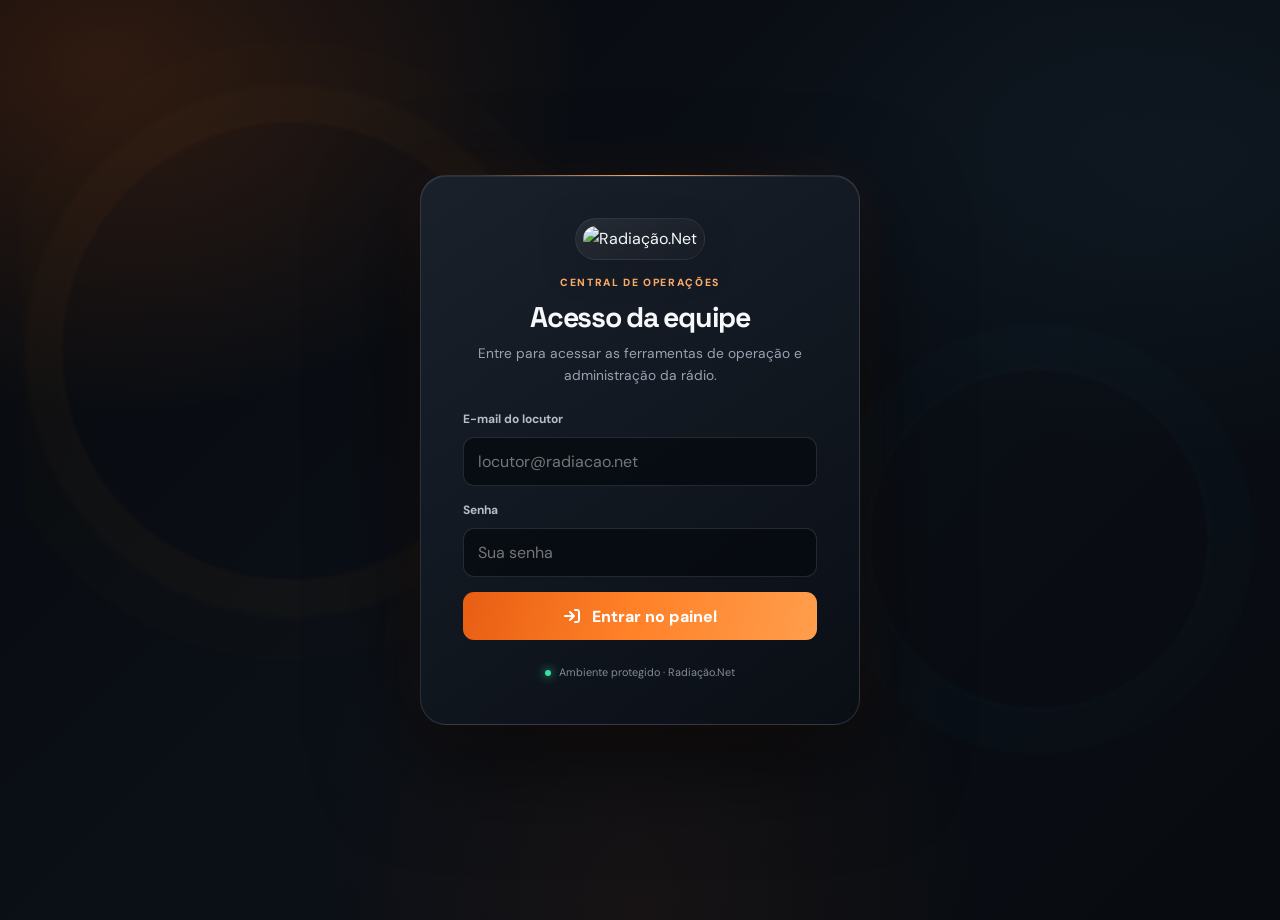
==== painel.html @ 34425ad5 "Add files via upload" ====
<!DOCTYPE html>
<html lang="pt-BR">
<head>
  <meta charset="UTF-8">
  <meta name="viewport" content="width=device-width, initial-scale=1.0">
  <title>Painel Administrativo · Radiação.Net</title>
  <link rel="icon" type="image/png" href="https://i.postimg.cc/jd7JYYbX/Logo-Nova-Cor-200.png">
  <link rel="apple-touch-icon" href="https://i.postimg.cc/jd7JYYbX/Logo-Nova-Cor-200.png">
  <link rel="manifest" href="./manifest-painel.json">
  <meta name="theme-color" content="#090b0f">
  <link href="https://fonts.googleapis.com/css2?family=DM+Sans:wght@400;500;600;700;800&family=Space+Grotesk:wght@500;600;700&display=swap" rel="stylesheet">
  <link rel="stylesheet" href="https://cdnjs.cloudflare.com/ajax/libs/font-awesome/6.4.0/css/all.min.css">
  <link rel="stylesheet" href="./style.css?v=3.0">
  <link rel="stylesheet" href="./painel.css?v=13.0">
</head>
<body>
  <div id="tela-login">
    <div class="login-box">
      <img src="https://i.postimg.cc/jd7JYYbX/Logo-Nova-Cor-200.png" alt="Radiação.Net">
      <span class="login-kicker">CENTRAL DE OPERAÇÕES</span>
      <h2>Acesso da equipe</h2>
      <p class="login-description">Entre para acessar as ferramentas de operação e administração da rádio.</p>
      <form id="form-login">
        <div class="input-group"><label for="login-email">E-mail do locutor</label><input type="email" id="login-email" required placeholder="locutor@radiacao.net"></div>
        <div class="input-group"><label for="login-senha">Senha</label><input type="password" id="login-senha" required placeholder="Sua senha"></div>
        <button type="submit" class="btn-login" id="btn-entrar"><i class="fas fa-arrow-right-to-bracket"></i> Entrar no painel</button>
        <div id="msg-erro"><i class="fas fa-circle-exclamation"></i> E-mail ou senha incorretos!</div>
      </form>
      <div class="login-foot"><span class="signal-dot"></span> Ambiente protegido · Radiação.Net</div>
    </div>
  </div>

  <main id="tela-dashboard">
    <header class="app-header">
      <div class="brand-lockup">
        <div class="brand-logo"><img src="https://i.postimg.cc/jd7JYYbX/Logo-Nova-Cor-200.png" alt="Logo oficial Radiação.Net"></div>
        <div><div class="brand-overline">RADIAÇÃO.NET <span>/</span> ESTÚDIO DIGITAL</div><h1>Painel Administrativo</h1><p>A Rádio de todas as tribos!</p></div>
      </div>
      <div class="header-right">
        <div class="status-badge" id="badgeStatus"><span class="dot red" id="dotStatus"></span><span id="textStatus">Conectando...</span></div>
        <div class="header-actions">
          <button class="btn-flat admin-menu-trigger" id="btn-admin-menu" type="button" hidden aria-controls="admin-workspace" aria-expanded="false"><i class="fa-solid fa-sliders"></i><span>Administração</span></button>
          <button class="btn-flat" id="btn-alertas" title="Ativar alertas sonoros"><i class="fa-regular fa-bell-slash"></i><span>Alertas</span></button>
          <button class="btn-flat" id="btn-instalar-painel" style="display:none"><i class="fa-solid fa-download"></i><span>Instalar</span></button>
          <button class="btn-flat btn-exit" id="btn-logout"><i class="fa-solid fa-arrow-right-from-bracket"></i><span>Sair</span></button>
        </div>
      </div>
    </header>


    <section id="admin-workspace" class="admin-workspace" hidden aria-label="Menu administrativo">
      <div class="admin-welcome">
        <div><span class="admin-kicker">GESTÃO DA EMISSORA</span><h2>Painel Administrativo</h2><p>Ferramentas de gestão da emissora.</p></div>
        <div class="admin-welcome-actions"><span class="admin-live-tag"><i class="fa-solid fa-shield-halved"></i> ACESSO ADMINISTRADOR</span><button type="button" class="admin-close-panel" id="btn-fechar-admin" aria-label="Fechar administração"><i class="fa-solid fa-xmark"></i></button></div>
      </div>
      <div class="admin-tabs" role="tablist" aria-label="Módulos administrativos">
        <button type="button" class="admin-tab active" data-admin-tab="programacao"><i class="fa-regular fa-calendar-days"></i> Programação</button>
        <button type="button" class="admin-tab" data-admin-tab="equipe"><i class="fa-solid fa-users"></i> Equipe</button>
        <button type="button" class="admin-tab" data-admin-tab="parceiros"><i class="fa-solid fa-handshake"></i> Parceiros</button>
      </div>
      <section class="admin-module active" id="admin-module-programacao">
        <div class="admin-module-heading"><div><span class="admin-kicker">GRADE DA RÁDIO</span><h3>Gerenciar programação</h3><p>Cadastre, edite, ative ou remova programas sem alterar o HTML do site.</p></div><button class="admin-action" id="btn-novo-programa"><i class="fa-solid fa-plus"></i> Novo programa</button></div>
        <div class="admin-form-card" id="form-programa-card" hidden>
          <div class="admin-form-title"><strong id="programa-form-title">Novo programa</strong><button type="button" class="admin-close" data-close-form="programa" aria-label="Fechar"><i class="fa-solid fa-xmark"></i></button></div>
          <form id="form-programa" class="admin-form-grid">
            <input type="hidden" id="programa-id">
            <label>Nome do programa<input id="programa-nome" maxlength="90" required placeholder="Ex.: Rasta Flow"></label>
            <label>Dia da semana<select id="programa-dia" required><option value="seg">Segunda-feira</option><option value="ter">Terça-feira</option><option value="qua">Quarta-feira</option><option value="qui">Quinta-feira</option><option value="sex">Sexta-feira</option><option value="sab">Sábado</option><option value="dom">Domingo</option></select></label>
            <label>Início<input id="programa-inicio" type="time" required></label>
            <label>Término<input id="programa-fim" type="time"></label>
            <label>Locutor / responsável<input id="programa-locutor" maxlength="90" placeholder="Nome do locutor"></label>
            <label>Imagem (URL)<input id="programa-imagem" type="url" placeholder="https://..."></label>
            <label class="admin-field-wide">Descrição<textarea id="programa-descricao" rows="2" maxlength="280" placeholder="Conte um pouco sobre o programa"></textarea></label>
            <label>Ordem de exibição<input id="programa-ordem" type="number" min="0" step="1" value="0"></label>
            <label class="admin-check"><input id="programa-ativo" type="checkbox" checked> Programa publicado no site</label>
            <div class="admin-form-actions"><button type="button" class="admin-ghost" data-close-form="programa">Cancelar</button><button class="admin-action" type="submit"><i class="fa-solid fa-floppy-disk"></i> Salvar programa</button></div>
          </form>
        </div>
        <div class="admin-list-head"><strong>Programas cadastrados</strong><span id="programas-total">Carregando...</span></div>
        <div class="admin-record-list" id="lista-programas"><div class="admin-empty"><i class="fa-solid fa-circle-notch fa-spin"></i> Carregando programação...</div></div>
      </section>
      <section class="admin-module" id="admin-module-equipe" hidden>
        <div class="admin-module-heading"><div><span class="admin-kicker">QUEM FAZ A RÁDIO</span><h3>Gerenciar equipe</h3><p>Atualize os integrantes exibidos na seção Nossa Equipe.</p></div><button class="admin-action" id="btn-novo-integrante"><i class="fa-solid fa-plus"></i> Novo integrante</button></div>
        <div class="admin-form-card" id="form-equipe-card" hidden>
          <div class="admin-form-title"><strong id="equipe-form-title">Novo integrante</strong><button type="button" class="admin-close" data-close-form="equipe" aria-label="Fechar"><i class="fa-solid fa-xmark"></i></button></div>
          <form id="form-equipe" class="admin-form-grid">
            <input type="hidden" id="equipe-id">
            <label>Nome<input id="equipe-nome" maxlength="90" required placeholder="Nome do integrante"></label>
            <label>Função / cargo<input id="equipe-funcao" maxlength="120" required placeholder="Ex.: Locutor, Redator"></label>
            <label class="admin-field-wide">Foto (URL)<input id="equipe-foto" type="url" placeholder="https://..."></label>
            <label>Ordem de exibição<input id="equipe-ordem" type="number" min="0" step="1" value="0"></label>
            <label class="admin-check"><input id="equipe-ativo" type="checkbox" checked> Exibir no site</label>
            <div class="admin-form-actions"><button type="button" class="admin-ghost" data-close-form="equipe">Cancelar</button><button class="admin-action" type="submit"><i class="fa-solid fa-floppy-disk"></i> Salvar integrante</button></div>
          </form>
        </div>
        <div class="admin-list-head"><strong>Integrantes cadastrados</strong><span id="equipe-total">Carregando...</span></div>
        <div class="admin-record-list" id="lista-equipe"><div class="admin-empty"><i class="fa-solid fa-circle-notch fa-spin"></i> Carregando equipe...</div></div>
      </section>
      <section class="admin-module" id="admin-module-parceiros" hidden>
        <div class="admin-module-heading"><div><span class="admin-kicker">REDE DE APOIADORES</span><h3>Gerenciar parceiros</h3><p>Cadastre e organize os parceiros exibidos no site.</p></div><button class="admin-action" id="btn-novo-parceiro"><i class="fa-solid fa-plus"></i> Novo parceiro</button></div>
        <div class="admin-form-card" id="form-parceiro-card" hidden>
          <div class="admin-form-title"><strong id="parceiro-form-title">Novo parceiro</strong><button type="button" class="admin-close" data-close-form="parceiro" aria-label="Fechar"><i class="fa-solid fa-xmark"></i></button></div>
          <form id="form-parceiro" class="admin-form-grid">
            <input type="hidden" id="parceiro-chave">
            <label>Nome<input id="parceiro-nome" maxlength="100" required placeholder="Nome do parceiro"></label>
            <label>Imagem (URL)<input id="parceiro-imagem" type="url" required placeholder="https://..."></label>
            <label class="admin-field-wide">Link (URL)<input id="parceiro-link" type="url" required placeholder="https://..."></label>
            <label>Ordem de exibição<input id="parceiro-ordem" type="number" min="0" step="1" value="0"></label>
            <label class="admin-check"><input id="parceiro-ativo" type="checkbox" checked> Exibir no site</label>
            <div class="admin-form-actions"><button type="button" class="admin-ghost" data-close-form="parceiro">Cancelar</button><button class="admin-action" type="submit"><i class="fa-solid fa-floppy-disk"></i> Salvar parceiro</button></div>
          </form>
        </div>
        <div class="admin-list-head"><strong>Parceiros cadastrados</strong><span id="parceiros-total">Carregando...</span></div>
        <div class="admin-record-list" id="lista-parceiros"><div class="admin-empty"><i class="fa-solid fa-circle-notch fa-spin"></i> Carregando parceiros...</div></div>
      </section>
      <div class="admin-feedback" id="admin-feedback" role="status" aria-live="polite"></div>
    </section>

    <section class="broadcast-panel" style="margin-top: 1.2em;">
      <div class="broadcast-topline"><div class="section-label"><i class="fa-solid fa-tower-broadcast"></i> CENTRAL DE TRANSMISSÃO</div><div class="monitoring"><span></span> MONITORAMENTO ATIVO</div></div>
      <div class="broadcast-main">
        <div class="broadcast-art-wrap">
          <img class="track-cover" id="painelTrackCover" src="https://i.postimg.cc/jd7JYYbX/Logo-Nova-Cor-200.png" alt="Capa da programação">
          <div class="info-icon" id="painelTrackIcon"><i class="fa-solid fa-music"></i></div>
          <div class="art-corner"><i class="fa-solid fa-radio"></i></div>
        </div>
        <div class="broadcast-copy">
          <div class="now-label"><span class="equalizer"><i></i><i></i><i></i><i></i></span> TOCANDO AGORA</div>
          <div class="info-value" id="painelLine1">A carregar...</div>
          <div class="info-label" id="painelLine2">Conectando ao servidor</div>
          <div class="broadcast-meta"><span class="live-chip"><span class="dot green"></span> SINAL DA RÁDIO</span><span class="meta-divider"></span><span>Atualização automática</span></div>
        </div>
        <div class="broadcast-stats"><div class="audience-block"><div class="audience-icon"><i class="fa-solid fa-headphones"></i></div><div><div class="audience-number" id="painelListeners">0</div><div class="audience-caption">OUVINTES<br>SIMULTÂNEOS</div></div><div class="audience-wave"><i></i><i></i><i></i><i></i><i></i><i></i><i></i><i></i><i></i><i></i><i></i></div></div><div class="audience-block pending-audience-block"><div class="audience-icon"><i class="fa-solid fa-inbox"></i></div><div><div class="audience-number" id="contador-pedidos-topo">0</div><div class="audience-caption">PEDIDOS<br>PENDENTES</div></div><div class="audience-wave"> <i></i><i></i><i></i><i></i><i></i> </div></div></div>
      </div>
      <div class="broadcast-bottom"><span><i class="fa-solid fa-circle-check"></i> Conexão monitorada pelo AzuraCast</span><span class="broadcast-brand">RADIAÇÃO<span>.</span>NET</span></div>
    </section>

    <section class="work-grid">
      <section class="card requests-card">
        <div class="card-heading">
          <div><div class="section-label"><i class="fa-solid fa-inbox"></i> PARTICIPAÇÃO DA AUDIÊNCIA</div><h3>Pedidos musicais</h3><p>Organize a fila e não deixe nenhum ouvinte esperando.</p></div>
          <div class="pending-stat"><strong id="contador-pedidos">0</strong><span>PENDENTES</span></div>
        </div>
        <div class="request-toolbar">
          <label class="search-box"><i class="fa-solid fa-magnifying-glass"></i><input type="search" id="busca-pedidos" placeholder="Buscar música ou ouvinte..."></label>
          <div class="queue-tabs"><button type="button" class="queue-tab active" data-view="pendentes">Fila <span id="tab-pendentes">0</span></button><button type="button" class="queue-tab" data-view="historico">Histórico</button></div>
        </div>
        <div class="pedidos-list" id="container-pedidos"><div class="empty-state"><i class="fa-solid fa-inbox"></i><strong>Carregando pedidos</strong><span>Sincronizando com a programação...</span></div></div>
        <div class="requests-footer"><span><i class="fa-solid fa-bolt"></i> Atualização em tempo real</span><span>RADIAÇÃO.NET · OUVINTES</span></div>
      </section>

      <aside class="side-stack">
        <section class="card poll-card">
          <div class="side-card-heading"><div class="section-label"><i class="fa-solid fa-chart-simple"></i> INTERAÇÃO AO VIVO</div><span class="mini-tag">ENQUETE</span></div>
          <h3>Voz dos ouvintes</h3><p class="side-description">Coloque uma pergunta no ar e deixe a audiência participar.</p>
          <div id="enquete-container"><div class="empty-state compact"><i class="fa-solid fa-spinner fa-spin"></i><span>Carregando módulo...</span></div></div>
        </section>
        <section class="studio-note">
          <div class="note-icon"><i class="fa-solid fa-headset"></i></div><div><strong>Estúdio conectado</strong><span>Você cuida da programação. A gente acompanha o sinal.</span></div>
          <i class="fa-solid fa-wave-square note-wave"></i>
        </section>
      </aside>
    </section>
    <footer class="app-footer"><span>© Radiação.Net · A Rádio de todas as tribos!</span><span>PAINEL DO LOCUTOR <b>●</b></span></footer>
  </main>

  <script src="./painel.js?v=11.2"></script>
  <script type="module" src="./painel-firebase.js?v=11.2"></script>
</body>
</html>
---- style.css ----
/* --- VARIÁVEIS GLOBAIS DE TEMA --- */
:root {
  --cor-primaria: #f4741f;
  --cor-primaria-hover: #ff8c42;
  --cor-secundaria: #ff4c4c;
  --cor-fundo: #09090b;
  --cor-texto: #ffffff;
  --cor-texto-mutado: #a1a1aa;
  --borda-clara: rgba(255, 255, 255, 0.1);
  --fonte-principal: 'Montserrat', sans-serif;
  --bg-imagem: url('https://painel.radiacao.net.br/static/uploads/background.1791564225.webp');
}

* { margin: 0; padding: 0; box-sizing: border-box; -webkit-tap-highlight-color: transparent; scroll-behavior: smooth;}

body {
  font-family: var(--fonte-principal); background-color: var(--cor-fundo); color: var(--cor-texto);
  line-height: 1.6; overflow-x: hidden;
}

/* NAVEGAÇÃO SUPERIOR */
.portal-navbar { position: fixed; top: 0; left: 0; width: 100%; height: 70px; background: rgba(9, 9, 11, 0.85); backdrop-filter: blur(15px); -webkit-backdrop-filter: blur(15px); display: flex; justify-content: space-between; align-items: center; padding: 0 4%; z-index: 1000; border-bottom: 1px solid rgba(255,255,255,0.05); }
.nav-brand { display: flex; align-items: center; gap: 12px; font-weight: 900; font-size: 1.2rem; }
.nav-brand img { height: 40px; }
.nav-menu { display: flex; gap: 30px; align-items: center; }
.nav-menu a { color: var(--cor-texto-mutado); text-decoration: none; font-weight: 600; font-size: 0.95rem; transition: 0.2s; display: flex; align-items: center; gap: 6px;}
.nav-menu a:hover { color: var(--cor-primaria); }
.nav-actions { display: flex; gap: 15px; align-items: center; }
.nav-btn-zap { color: #25D366; text-decoration: none; font-weight: 700; display: flex; align-items: center; gap: 6px; }
.nav-btn-app { background: rgba(255,255,255,0.1); color: #fff; border: none; padding: 8px 16px; border-radius: 8px; font-weight: 700; cursor: pointer; transition: 0.2s;}
.nav-btn-app:hover { background: var(--cor-primaria); }
.mobile-menu-btn { display: none; background: none; border: none; color: #fff; font-size: 1.5rem; cursor: pointer; }

/* BANNER PWA FLUTUANTE - ESCONDIDO NO DESKTOP POR PADRÃO */
.pwa-banner {
  display: none; /* Bloqueado no computador */
  position: fixed; top: 85px; left: 50%; transform: translateX(-50%) translateY(-150%);
  width: 90%; max-width: 450px; background: rgba(18, 18, 20, 0.95);
  backdrop-filter: blur(20px); -webkit-backdrop-filter: blur(20px);
  border: 1px solid var(--cor-primaria); border-radius: 16px;
  padding: 15px 20px; justify-content: space-between; align-items: center;
  box-shadow: 0 10px 30px rgba(0,0,0,0.8), 0 0 20px rgba(244,116,31,0.3);
  z-index: 999; transition: transform 0.5s cubic-bezier(0.175, 0.885, 0.32, 1.275);
}
.pwa-banner.show { transform: translateX(-50%) translateY(0); }
.pwa-banner-content { display: flex; align-items: center; gap: 15px; }
.pwa-banner-content img { width: 45px; height: 45px; border-radius: 10px; }
.pwa-text { display: flex; flex-direction: column; }
.pwa-text strong { font-size: 0.95rem; color: #fff; }
.pwa-text span { font-size: 0.75rem; color: var(--cor-texto-mutado); line-height: 1.2; }
.pwa-banner-actions { display: flex; align-items: center; gap: 10px; }
.pwa-btn-install { background: var(--cor-primaria); color: #fff; border: none; padding: 8px 15px; border-radius: 8px; font-weight: 700; font-size: 0.85rem; cursor: pointer; }
.pwa-btn-close { background: none; border: none; color: #888; font-size: 1.2rem; cursor: pointer; padding: 5px; }

/* LAYOUT DO PORTAL */
.portal-layout { display: flex; flex-direction: column; width: 100%; padding-bottom: 150px; }

/* SEÇÃO 1: HERO */
.hero-section { position: relative; width: 100%; min-height: 85vh; display: flex; align-items: center; justify-content: center; text-align: center; padding: 100px 20px 40px 20px; background-image: var(--bg-imagem); background-size: cover; background-position: center; background-attachment: fixed; transition: background-image 0.8s ease-in-out; }
.hero-overlay { position: absolute; top: 0; left: 0; width: 100%; height: 100%; background: linear-gradient(to bottom, rgba(5,5,5,0.2) 0%, rgba(9,9,11,1) 100%);}
.hero-content { position: relative; z-index: 2; display: flex; flex-direction: column; align-items: center; max-width: 800px; }
.live-badge { background: var(--cor-secundaria); color: #fff; font-size: 0.85rem; font-weight: 800; padding: 6px 16px; border-radius: 20px; display: flex; align-items: center; gap: 8px; margin-bottom: 20px; box-shadow: 0 4px 15px rgba(255,76,76,0.5); letter-spacing: 1px; }
.pulse-dot { width: 8px; height: 8px; background: #fff; border-radius: 50%; animation: blink 1s infinite alternate; }
.hero-title { font-size: 5rem; font-weight: 900; line-height: 1.1; margin-bottom: 10px; text-shadow: 0 10px 30px rgba(0,0,0,0.8); letter-spacing: -2px;}
.hero-subtitle { font-size: 1.5rem; color: var(--cor-primaria); font-weight: 700; margin-bottom: 30px; text-shadow: 0 5px 15px rgba(0,0,0,0.8); }
.hero-sponsor { display: flex; align-items: center; gap: 10px; background: rgba(0,0,0,0.5); padding: 8px 16px; border-radius: 12px; border: 1px solid rgba(255,255,255,0.1); margin-bottom: 40px;}
.hero-sponsor span { font-size: 0.8rem; color: var(--cor-texto-mutado); text-transform: uppercase; font-weight: bold;}
.hero-sponsor img { height: 25px; border-radius: 4px; }
.btn-hero-play { background: var(--cor-primaria); color: #fff; border: none; padding: 18px 45px; border-radius: 40px; font-size: 1.3rem; font-weight: 800; font-family: var(--fonte-principal); cursor: pointer; display: flex; align-items: center; gap: 12px; box-shadow: 0 10px 25px rgba(244,116,31,0.5); transition: 0.3s; }
.btn-hero-play:hover { transform: scale(1.05); background: var(--cor-primaria-hover); }

/* SEÇÕES GENÉRICAS */
.page-section { width: 100%; padding: 80px 5%; display: flex; justify-content: center; }
.bg-dark { background-color: #0d0d0f; }
.section-container { width: 100%; max-width: 1200px; display: flex; flex-direction: column; gap: 40px; }
.section-header { text-align: left; }
.section-header h2 { font-size: 2rem; font-weight: 900; margin-bottom: 10px; display: flex; align-items: center; gap: 15px; }
.section-header h2 i { color: var(--cor-primaria); }
.section-header p { color: var(--cor-texto-mutado); font-size: 1.1rem; }

/* QUICK MENUS */
.menus-section { display: flex; flex-direction: column; align-items: center; gap: 20px; width: 100%; max-width: 1100px; margin: 40px auto; padding: 0 20px;}
.menu-container { display: flex; flex-wrap: wrap; justify-content: center; gap: 15px; width: 100%; }
.btn-menu { flex: 1; min-width: 150px; background: rgba(255, 255, 255, 0.05); backdrop-filter: blur(10px); color: var(--cor-texto); border: 1px solid rgba(255,255,255,0.1); padding: 15px 20px; border-radius: 16px; font-family: var(--fonte-principal); font-weight: 700; font-size: 0.95rem; cursor: pointer; transition: all 0.3s ease; display: flex; align-items: center; justify-content: center; gap: 10px; box-shadow: 0 5px 15px rgba(0,0,0,0.2);}
.apps-container { display: flex; gap: 20px; justify-content: center; }
.app-card img { height: 50px; transition: transform 0.3s; }

/* NOTÍCIAS (RSS GRID) */
.news-loading { width: 100%; text-align: center; padding: 50px 0; color: var(--cor-primaria); font-size: 1.2rem; font-weight: 600; grid-column: 1 / -1;}
.news-error { width: 100%; text-align: center; padding: 40px 0; color: #ff4c4c; font-weight: bold; grid-column: 1 / -1; background: rgba(255,76,76,0.1); border-radius: 12px; }
.news-grid { display: grid; grid-template-columns: repeat(3, minmax(0, 1fr)); grid-auto-rows: 1fr; align-items: stretch; gap: 30px; }
.news-card-item { background: rgba(255,255,255,0.02); border: 1px solid var(--borda-clara); border-radius: 20px; padding: 24px; display: flex; flex-direction: column; gap: 12px; transition: 0.3s; text-decoration: none; height: 100%; min-height: 300px; min-width: 0; }
.news-card-item:hover { background: rgba(255,255,255,0.05); border-color: var(--cor-primaria); transform: translateY(-5px); box-shadow: 0 10px 20px rgba(0,0,0,0.4); }
.news-tag { align-self: flex-start; font-size: 0.75rem; font-weight: 800; padding: 4px 12px; border-radius: 6px; color: #fff; text-transform: uppercase; letter-spacing: 1px;}
.news-card-item h4 { font-size: 1.1rem; line-height: 1.35; color: var(--cor-texto); font-weight: 700; margin-top: 5px; display: -webkit-box; -webkit-line-clamp: 3; -webkit-box-orient: vertical; overflow: hidden; min-height: calc(1.35em * 3); }
.news-card-item p { font-size: 0.9rem; color: var(--cor-texto-mutado); line-height: 1.5; display: -webkit-box; -webkit-line-clamp: 3; -webkit-box-orient: vertical; overflow: hidden; overflow-wrap: anywhere; min-height: calc(1.5em * 3); margin-bottom: 10px; }
.news-source { margin-top: auto; font-size: 0.75rem; color: #777; display: flex; align-items: center; gap: 5px;}

/* PROGRAMAÇÃO */
.modern-schedule { display: flex; flex-direction: column; gap: 30px; width: 100%; }
.days-slider { display: flex; gap: 12px; overflow-x: auto; padding-bottom: 10px; scrollbar-width: none; }
.days-slider::-webkit-scrollbar { display: none; }
.day-pill { background: rgba(255,255,255,0.05); border: 1px solid rgba(255,255,255,0.1); color: var(--cor-texto-mutado); padding: 12px 25px; border-radius: 30px; font-family: var(--fonte-principal); font-weight: 700; font-size: 0.95rem; cursor: pointer; transition: 0.3s; white-space: nowrap; }
.day-pill:hover { background: rgba(255,255,255,0.1); color: #fff; }
.day-pill.active { background: var(--cor-primaria); border-color: var(--cor-primaria); color: #fff; box-shadow: 0 4px 15px rgba(244,116,31,0.4); }
.prog-content { display: none; animation: fadeUp 0.4s ease; }
.prog-content.active { display: flex; flex-direction: column; gap: 15px; }
.prog-card { background: rgba(0,0,0,0.3); border: 1px solid var(--borda-clara); border-radius: 20px; display: flex; align-items: center; padding: 25px; gap: 25px; transition: 0.3s; }
.prog-card:hover { border-color: var(--cor-primaria); transform: translateY(-3px); background: rgba(15,15,15,0.6);}
.prog-card img { width: 100px; height: 100px; border-radius: 16px; object-fit: cover; box-shadow: 0 5px 15px rgba(0,0,0,0.5); }
.prog-details { display: flex; flex-direction: column; gap: 6px; }
.prog-time { color: var(--cor-primaria); font-weight: 800; font-size: 0.9rem; display: flex; align-items: center; gap: 8px; letter-spacing: 1px;}
.prog-details h4 { font-size: 1.4rem; font-weight: 900; line-height: 1.2; color: #fff;}
.prog-details p { color: var(--cor-texto-mutado); font-size: 0.95rem; line-height: 1.4; }
@keyframes fadeUp { from { opacity: 0; transform: translateY(15px); } to { opacity: 1; transform: translateY(0); } }

/* EQUIPE — Etapa 6: apresentação visual dos integrantes */
#equipe .section-container { position: relative; }
#equipe .team-grid {
  display: grid;
  grid-template-columns: repeat(3, minmax(0, 1fr));
  gap: 24px;
  align-items: stretch;
}
#equipe .team-card {
  position: relative;
  isolation: isolate;
  display: flex;
  flex-direction: column;
  align-items: stretch;
  gap: 0;
  min-width: 0;
  padding: 0;
  overflow: hidden;
  border: 1px solid rgba(255,255,255,.10);
  border-radius: 20px;
  background: linear-gradient(155deg, rgba(255,255,255,.075), rgba(255,255,255,.018) 58%), #111114;
  box-shadow: 0 12px 30px rgba(0,0,0,.22), inset 0 1px 0 rgba(255,255,255,.045);
  transition: transform .35s ease, border-color .35s ease, box-shadow .35s ease;
}
#equipe .team-card::before {
  content: "";
  position: absolute;
  z-index: 2;
  inset: 0 0 auto;
  height: 3px;
  background: linear-gradient(90deg, transparent, var(--cor-primaria), transparent);
  opacity: .8;
}
#equipe .team-card::after {
  content: "";
  position: absolute;
  z-index: -1;
  width: 190px;
  height: 190px;
  right: -95px;
  bottom: -115px;
  border-radius: 50%;
  background: rgba(244,116,31,.12);
  filter: blur(34px);
  opacity: .55;
  transition: opacity .35s ease, transform .35s ease;
}
#equipe .team-card:hover {
  transform: translateY(-7px);
  border-color: rgba(244,116,31,.58);
  background: linear-gradient(155deg, rgba(255,255,255,.09), rgba(255,255,255,.025) 58%), #111114;
  box-shadow: 0 20px 42px rgba(0,0,0,.34), 0 0 25px rgba(244,116,31,.10);
}
#equipe .team-card:hover::after { opacity: .95; transform: scale(1.18); }
#equipe .team-card > img {
  display: block;
  width: 100%;
  height: auto;
  aspect-ratio: 4 / 3;
  flex: 0 0 auto;
  object-fit: cover;
  object-position: center 35%;
  border: 0;
  border-radius: 0;
  background: #1b1b20;
  box-shadow: none;
  filter: saturate(.92) contrast(1.04);
  transition: transform .55s ease, filter .55s ease;
}
#equipe .team-card:hover > img { transform: scale(1.035); filter: saturate(1.06) contrast(1.06); }
#equipe .team-info {
  position: relative;
  z-index: 3;
  display: flex;
  flex: 1;
  flex-direction: column;
  justify-content: center;
  gap: 7px;
  min-height: 92px;
  padding: 18px 20px 20px;
  background: linear-gradient(180deg, rgba(18,18,22,.94), rgba(13,13,16,.99));
  border-top: 1px solid rgba(255,255,255,.055);
}
#equipe .team-info h4 {
  margin: 0;
  color: #fff;
  font-size: clamp(1.02rem, 1.25vw, 1.2rem);
  font-weight: 800;
  line-height: 1.25;
  letter-spacing: -.015em;
  overflow-wrap: anywhere;
}
#equipe .team-info span {
  display: inline-flex;
  align-items: center;
  align-self: flex-start;
  max-width: 100%;
  color: #ffad70;
  font-size: .78rem;
  font-weight: 750;
  line-height: 1.35;
  letter-spacing: .045em;
  text-transform: uppercase;
  overflow-wrap: anywhere;
}
#equipe .team-card:focus-within { outline: 2px solid var(--cor-primaria); outline-offset: 3px; }

@media (max-width: 1024px) {
  #equipe .team-grid { grid-template-columns: repeat(2, minmax(0, 1fr)); gap: 20px; }
}
@media (max-width: 600px) {
  #equipe .team-grid { grid-template-columns: repeat(2, minmax(0, 1fr)); gap: 12px; }
  #equipe .team-card { border-radius: 15px; }
  #equipe .team-card > img { aspect-ratio: 1 / 1.05; object-position: center 32%; }
  #equipe .team-info { min-height: 82px; padding: 13px 12px 15px; gap: 6px; }
  #equipe .team-info h4 { font-size: .94rem; }
  #equipe .team-info span { font-size: .66rem; letter-spacing: .025em; }
}
@media (max-width: 360px) {
  #equipe .team-grid { grid-template-columns: 1fr; gap: 14px; }
  #equipe .team-card { display: grid; grid-template-columns: 112px minmax(0, 1fr); align-items: stretch; }
  #equipe .team-card > img { height: 100%; min-height: 112px; aspect-ratio: auto; }
  #equipe .team-info { min-height: 112px; padding: 14px 12px; }
}
@media (prefers-reduced-motion: reduce) {
  #equipe .team-card, #equipe .team-card::after, #equipe .team-card > img { transition: none; }
  #equipe .team-card:hover { transform: none; }
  #equipe .team-card:hover > img { transform: none; }
}


/* PARCEIROS */
.partners-slider { overflow: hidden; width: 100%; position: relative; padding: 35px 0; margin: -35px 0; }
.partners-track { display: flex; gap: 30px; justify-content: center; flex-wrap: wrap; align-items: center;}
.partner-card { display: flex; justify-content: center; align-items: center; width: 300px; height: 140px; background: rgba(255, 255, 255, 0.02); border: 1px solid var(--borda-clara); border-radius: 16px; padding: 10px; transition: all 0.4s ease; text-decoration: none;}
.partner-card img { width: 100%; height: 100%; object-fit: contain; transition: transform 0.4s ease; filter: drop-shadow(0 4px 6px rgba(0,0,0,0.3)); }
.partner-card:hover { border-color: var(--cor-primaria); box-shadow: 0 0 25px rgba(244, 116, 31, 0.6), inset 0 0 15px rgba(244, 116, 31, 0.15); transform: translateY(-8px); background: rgba(244, 116, 31, 0.05);}
.partner-card:hover img { transform: scale(1.1); }

/* FOOTER */
.portal-footer { text-align: center; padding: 40px 20px; color: var(--cor-texto-mutado); font-size: 0.9rem; }
.social-icons { display: flex; justify-content: center; gap: 25px; margin-bottom: 20px; }
.social-icons a { color: var(--cor-texto-mutado); font-size: 1.8rem; transition: 0.2s; }
.social-icons a:hover { color: #fff; transform: translateY(-3px); }
.radiosnet-icon { height: 28px; filter: grayscale(100%) brightness(1000%); opacity: 0.7; transition: 0.3s;}
.social-icons a:hover .radiosnet-icon { filter: none; opacity: 1;}

/* STICKY PLAYER */
.sticky-player-wrapper { position: fixed; bottom: 0; left: 0; width: 100%; background: rgba(13, 13, 15, 0.95); backdrop-filter: blur(25px); -webkit-backdrop-filter: blur(25px); border-top: 1px solid rgba(255,255,255,0.1); z-index: 1000; display: flex; flex-direction: column;}
.sticky-player-main { display: flex; justify-content: space-between; align-items: center; padding: 10px 3%; height: 95px; gap: 20px; }
.sp-left { display: flex; align-items: center; gap: 15px; width: 30%; min-width: 280px;}
.sp-cover { width: 65px; height: 65px; border-radius: 50%; object-fit: cover; border: 2px solid rgba(255,255,255,0.1); transition: 0.3s;}
.sp-cover.playing { animation: spinCover 10s linear infinite; border-color: var(--cor-primaria); box-shadow: 0 0 15px rgba(244,116,31,0.5);}
.sp-info { display: flex; flex-direction: column; min-width: 0; overflow: hidden; }
.sp-title { font-weight: 800; font-size: 1.15rem; color: #fff; white-space: nowrap; text-overflow: ellipsis; overflow: hidden; line-height: 1.2; }
.sp-artist { font-size: 0.9rem; color: var(--cor-texto-mutado); font-weight: 600; white-space: nowrap; text-overflow: ellipsis; overflow: hidden; margin-top: 2px;}
.sp-center { display: flex; flex-direction: column; align-items: center; justify-content: center; width: 40%; gap: 5px; }
.sp-controls { display: flex; align-items: center; gap: 25px; }
.sp-btn-action { background: none; border: none; color: #aaa; font-size: 1.2rem; cursor: pointer; transition: 0.2s; display: flex; align-items: center; gap: 6px; }
.sp-btn-play { width: 55px; height: 55px; border-radius: 50%; background: var(--cor-primaria); color: #fff; border: none; font-size: 1.4rem; display: flex; align-items: center; justify-content: center; cursor: pointer; transition: 0.2s; box-shadow: 0 5px 15px rgba(244,116,31,0.4); }
.sp-spectrum { width: 100%; max-width: 350px; height: 18px; opacity: 0.8; }
.sp-right { display: flex; align-items: center; justify-content: flex-end; width: 30%; gap: 12px; min-width: 150px;}
.sp-vol-icon { color: var(--cor-texto-mutado); font-size: 1rem; cursor: pointer; }
.sp-vol-slider { -webkit-appearance: none; width: 90px; height: 4px; background: rgba(255,255,255,0.2); border-radius: 2px; outline: none; }
.sp-vol-slider::-webkit-slider-thumb { -webkit-appearance: none; width: 14px; height: 14px; background: #fff; border-radius: 50%; cursor: pointer; }
.sp-live-feed { background: rgba(0,0,0,0.6); padding: 6px 3%; font-size: 0.85rem; font-weight: 600; color: #ddd; display: flex; align-items: center; border-top: 1px solid rgba(255,255,255,0.05);}
.hearts-container { position: absolute; bottom: 100px; right: 40px; width: 50px; height: 300px; pointer-events: none; z-index: 9999; }
.heart-fly { position: absolute; bottom: 0; font-size: 1.8rem; color: var(--cor-secundaria); animation: flyUp 2.5s ease-in-out forwards; filter: drop-shadow(0 4px 8px rgba(0,0,0,0.5));}
@keyframes flyUp { 0% { transform: translateY(0) scale(0.5); opacity: 1; } 100% { transform: translateY(-300px) scale(1.2) rotate(-25deg); opacity: 0; } }
@keyframes blinker { 50% { opacity: 0.3; } }
.blink { animation: blinker 1s linear infinite; }

/* HOVER DESKTOP GERAL */
@media (hover: hover) {
  .btn-menu:hover { background: rgba(255, 255, 255, 0.15); border-color: rgba(255,255,255,0.3); transform: translateY(-3px); }
  .app-card:hover img { transform: translateY(-4px); }
  .sp-btn-action:hover { color: #fff; transform: scale(1.1); }
  .sp-btn-heart:hover { color: var(--cor-secundaria); }
  .sp-btn-play:hover { transform: scale(1.05); background: var(--cor-primaria-hover); }
}

/* =========================================================================
   RESPONSIVIDADE (MOBILE WEB APP)
   ========================================================================= */
@media (max-width: 950px) {
  
  /* BANNER PWA LIBERADO APENAS AQUI (MOBILE) */
  .pwa-banner { display: flex; }
  
  .portal-navbar { height: 64px; padding: 0 5%; z-index: 1002; }
  .nav-brand { gap: 9px; font-size: 1.05rem; }
  .nav-brand img { height: 34px; }
  .mobile-menu-btn { display: inline-flex; align-items: center; justify-content: center; width: 44px; height: 44px; border-radius: 10px; }
  .mobile-menu-btn:focus-visible, .nav-drawer-close:focus-visible, .nav-menu a:focus-visible { outline: 2px solid var(--cor-primaria); outline-offset: 4px; }

  .nav-menu {
    position: fixed; top: 0; right: 0; z-index: 1002;
    width: min(86vw, 360px); height: 100vh; height: 100dvh;
    padding: max(22px, env(safe-area-inset-top)) 24px max(24px, env(safe-area-inset-bottom));
    background: rgba(13, 13, 15, 0.98);
    border-left: 1px solid rgba(255,255,255,0.09);
    box-shadow: -18px 0 50px rgba(0,0,0,0.45);
    display: flex; flex-direction: column; align-items: stretch; gap: 8px;
    overflow-y: auto; overscroll-behavior: contain;
    transform: translateX(105%); visibility: hidden; pointer-events: none;
    transition: transform 0.34s cubic-bezier(0.22, 1, 0.36, 1), visibility 0.34s;
  }
  .nav-menu.active { transform: translateX(0); visibility: visible; pointer-events: auto; }
  .nav-drawer-header { display: flex; align-items: center; justify-content: space-between; gap: 12px; padding-bottom: 22px; margin-bottom: 14px; border-bottom: 1px solid var(--borda-clara); }
  .nav-drawer-brand { display: flex; align-items: center; gap: 10px; font-size: 1.05rem; font-weight: 900; }
  .nav-drawer-brand img { width: 34px; height: 34px; object-fit: contain; }
  .nav-drawer-close { display: inline-flex; align-items: center; justify-content: center; width: 42px; height: 42px; border: 1px solid var(--borda-clara); border-radius: 10px; background: rgba(255,255,255,0.04); color: #fff; font-size: 1.15rem; cursor: pointer; }
  .nav-menu a { display: flex; align-items: center; gap: 13px; width: 100%; min-height: 50px; padding: 12px 10px; border: 0; border-bottom: 1px solid rgba(255,255,255,0.055); border-radius: 9px; color: #e7e7e7; text-decoration: none; font-size: 1rem; font-weight: 650; transition: background 0.2s ease, color 0.2s ease; }
  .nav-menu a i { width: 20px; color: var(--cor-primaria); text-align: center; }
  .nav-menu a:active { background: rgba(244,116,31,0.12); }
  .nav-menu .nav-drawer-whatsapp { margin-top: 12px; color: #25D366; border: 1px solid rgba(37,211,102,0.22); background: rgba(37,211,102,0.06); }
  .nav-menu .nav-drawer-whatsapp i { color: #25D366; }
  .nav-menu .nav-install-app { color: var(--cor-primaria); }
  .nav-drawer-backdrop { position: fixed; inset: 0; z-index: 1001; border: 0; padding: 0; background: rgba(0,0,0,0.62); opacity: 0; visibility: hidden; pointer-events: none; transition: opacity 0.3s ease, visibility 0.3s; }
  .nav-drawer-backdrop.active { opacity: 1; visibility: visible; pointer-events: auto; }
  body.nav-drawer-open { overflow: hidden; }
  .nav-btn-zap { display: none; }
  .nav-btn-app { display: none; } 

  .hero-section { min-height: 70vh; padding: 100px 15px 40px 15px; }
  .hero-title { font-size: 3.2rem; }
  .hero-subtitle { font-size: 1.2rem; }
  
  .page-section { padding: 50px 15px; }
  .section-header h2 { font-size: 1.5rem; }
  
  .news-grid, .team-grid { grid-template-columns: 1fr; gap: 20px; }
  
  .prog-card { padding: 20px 15px; gap: 15px; }
  .prog-card img { width: 75px; height: 75px; }
  .prog-details h4 { font-size: 1.2rem; }

  .partners-slider { padding: 10px 0; margin: 0; }
  .partners-track { gap: 20px; flex-direction: row; flex-wrap: nowrap; align-items: center; justify-content: flex-start; animation: scroll-partners 15s linear infinite; width: max-content;}
  .partners-slider { mask-image: linear-gradient(to right, transparent, black 15%, black 85%, transparent); -webkit-mask-image: linear-gradient(to right, transparent, black 15%, black 85%, transparent); }
  .partner-card { width: 220px; height: 100px; padding: 10px; }
  @keyframes scroll-partners { 0% { transform: translateX(0); } 100% { transform: translateX(calc(-50% - 10px)); } }

  .portal-layout { padding-bottom: 110px; }
  .sticky-player-main { padding: 8px 15px; height: 75px; gap: 10px;}
  .sp-cover { width: 50px; height: 50px; }
  .sp-title { font-size: 1.05rem; }
  .sp-left { width: auto; flex-grow: 1; min-width: 0;}
  .sp-center { width: auto; }
  .sp-controls { gap: 15px; }
  .sp-btn-action { display: none; } 
  .sp-btn-heart { display: flex; font-size: 1rem;} 
  .sp-btn-play { width: 45px; height: 45px; font-size: 1.1rem; }
  .sp-spectrum, .sp-right { display: none; } 
  .sp-live-feed { padding: 6px 15px; font-size: 0.75rem; }

  .menu-container { display: grid; grid-template-columns: 1fr 1fr; gap: 10px; }
  .btn-menu { flex: none; min-width: 0; padding: 10px 8px; font-size: 0.8rem; white-space: nowrap; overflow: hidden; letter-spacing: -0.5px;}
  .apps-container { flex-direction: row !important; flex-wrap: nowrap !important; gap: 10px !important; justify-content: center; width: 100%; }
  .app-card { flex: 0 1 auto; display: flex; justify-content: center; }
  .app-card img { height: auto !important; max-height: 40px !important; max-width: 100% !important; object-fit: contain; }
}

/* Modais flutuantes mantidos idênticos */
.btn-enquete-flutuante { position: fixed; top: 90px; right: 20px; background: linear-gradient(135deg, var(--cor-secundaria), var(--cor-primaria)); color: var(--cor-texto); border: none; padding: 12px 20px; border-radius: 30px; font-weight: 900; font-family: var(--fonte-principal); font-size: 0.9rem; box-shadow: 0 5px 15px rgba(255, 76, 76, 0.5); cursor: pointer; display: none; align-items: center; gap: 8px; z-index: 50; animation: pulse-enquete 2s infinite; }
.btn-opcao-voto { width: 100%; background: rgba(0,0,0,0.5); border: 2px solid var(--borda-clara); color: var(--cor-texto); padding: 15px; border-radius: 12px; font-weight: bold; font-size: 1rem; cursor: pointer; transition: all 0.3s; margin-bottom: 10px; }
.enquete-resultados { display: none; flex-direction: column; gap: 15px; }
.enquete-opcoes { display: flex; flex-direction: column; gap: 10px; }
.stat-row { display: flex; flex-direction: column; gap: 5px; margin-bottom: 10px; }
.stat-bar-bg { width: 100%; background: rgba(255,255,255,0.1); height: 12px; border-radius: 6px; overflow: hidden; }
.stat-bar-fill { height: 100%; background: var(--cor-primaria); width: 0%; transition: width 0.8s cubic-bezier(0.175, 0.885, 0.32, 1.275); }
.stat-labels { display: flex; justify-content: space-between; font-size: 0.85rem; font-weight: bold; }
.modal-overlay { display: none; position: fixed; top: 0; left: 0; width: 100%; height: 100%; background-color: rgba(0, 0, 0, 0.8); backdrop-filter: blur(8px); z-index: 9999; justify-content: center; align-items: center; opacity: 0; transition: opacity 0.3s ease; }
.modal-overlay.active { display: flex; opacity: 1; }
.modal-overlay.closing { animation: overlayFadeOut 0.35s ease forwards; }
.modal-content { background-color: #1e1e1e; width: 90%; max-width: 500px; max-height: 80vh; overflow-y: auto; border-radius: 12px; padding: 30px; position: relative; box-shadow: 0 15px 40px rgba(0, 0, 0, 0.6); overscroll-behavior-y: contain; -webkit-overflow-scrolling: touch; }
.modal-overlay.active .modal-content { animation: modalFadeUp 0.35s ease forwards; }
.modal-overlay.closing .modal-content { animation: modalFadeDown 0.35s ease forwards; }
@keyframes overlayFadeOut { from { opacity: 1; } to { opacity: 0; } }
@keyframes modalFadeUp { from { transform: translateY(30px); opacity: 0; } to { transform: translateY(0); opacity: 1; } }
@keyframes modalFadeDown { from { transform: translateY(0); opacity: 1; } to { transform: translateY(30px); opacity: 0; } }
.close-btn { position: absolute; top: 15px; right: 20px; font-size: 1.5rem; font-weight: bold; color: #888; cursor: pointer; transition: color 0.2s; padding: 5px; }
.modal-title { font-weight: 900; margin-bottom: 15px; text-align: center; }
.info-list { list-style: none; }
.info-list li { padding: 12px 0; border-bottom: 1px solid var(--borda-clara); display: flex; justify-content: space-between; align-items: center; }
.info-list li:last-child { border-bottom: none; }
.item-left { display: flex; align-items: center; gap: 15px; }
.thumb-img { width: 48px; height: 48px; object-fit: cover; background-color: #2a2a2a; }
.thumb-logo { border-radius: 8px; }
.form-group { margin-bottom: 15px; display: flex; flex-direction: column; gap: 6px; text-align: left; }
.form-group label { font-size: 0.85rem; color: var(--cor-texto-mutado); font-weight: 700; }
.form-group input, .form-group textarea { width: 100%; padding: 12px; border-radius: 8px; border: 1px solid var(--borda-clara); background-color: rgba(0,0,0,0.5); color: var(--cor-texto); font-family: var(--fonte-principal); font-size: 0.95rem; outline: none; }
.btn-enviar { width: 100%; background-color: var(--cor-primaria); color: var(--cor-texto); border: none; padding: 14px; border-radius: 8px; font-family: var(--fonte-principal); font-weight: 700; font-size: 1rem; cursor: pointer; transition: background-color 0.3s, transform 0.2s; margin-top: 10px; box-shadow: 0 4px 15px rgba(244, 116, 31, 0.4); }
@media (max-width: 950px) {
  .modal-overlay { align-items: flex-end; }
  .modal-content { width: 100%; max-width: 100%; height: 100dvh; max-height: 100dvh; border-radius: 0; padding: 50px 20px 20px 20px; }
  .modal-overlay.active .modal-content { animation: slideUpMobile 0.35s cubic-bezier(0.1, 0.9, 0.2, 1) forwards; }
  .modal-overlay.closing .modal-content { animation: slideDownMobile 0.35s cubic-bezier(0.1, 0.9, 0.2, 1) forwards; }
  @keyframes slideUpMobile { from { transform: translateY(100%); } to { transform: translateY(0); } }
  @keyframes slideDownMobile { from { transform: translateY(0); } to { transform: translateY(100%); } }
}

/* Radar Radiação — cartões clicáveis e modal de prévia de notícia */
.news-card-clickable { cursor: pointer; transition: transform .22s ease, border-color .22s ease, box-shadow .22s ease; }
.news-card-clickable:hover, .news-card-clickable:focus-visible { transform: translateY(-4px); border-color: var(--cor-primaria, #f4741f); box-shadow: 0 10px 28px rgba(0,0,0,.24); outline: none; }
.news-card-clickable:focus-visible { outline: 2px solid var(--cor-primaria, #f4741f); outline-offset: 3px; }
.news-card-clickable .news-source { display: flex; align-items: center; gap: 6px; flex-wrap: wrap; }
.news-modal-overlay { z-index: 10001; padding: 20px; }
.news-modal-content { width: min(100%, 640px); max-width: 640px; max-height: min(82vh, 760px); padding: 38px; border: 1px solid rgba(244,116,31,.24); }
.news-modal-close { background: transparent; border: 0; line-height: 1; }
.news-modal-tag { display: inline-flex; margin: 0 36px 16px 0; padding: 7px 12px; border-radius: 999px; color: #fff; font-size: .76rem; font-weight: 800; }
.news-modal-title { margin: 0 24px 18px 0; color: #fff; font-size: clamp(1.35rem, 3vw, 1.9rem); line-height: 1.3; font-weight: 900; text-align: left; overflow-wrap: anywhere; }
.news-modal-meta { display: flex; flex-wrap: wrap; gap: 10px 20px; padding: 0 0 18px; border-bottom: 1px solid rgba(255,255,255,.1); color: #aaa; font-size: .85rem; }
.news-modal-meta i { color: var(--cor-primaria, #f4741f); margin-right: 5px; }
.news-modal-summary { margin: 22px 0; color: #e8e8e8; font-size: 1.02rem; line-height: 1.8; white-space: pre-line; overflow-wrap: anywhere; }
.news-modal-note { padding: 13px 15px; margin: 0 0 20px; border-left: 3px solid var(--cor-primaria, #f4741f); border-radius: 0 8px 8px 0; background: rgba(244,116,31,.08); color: #bbb; font-size: .84rem; line-height: 1.6; }
.news-modal-link { display: flex; align-items: center; justify-content: center; gap: 10px; text-align: center; text-decoration: none; }
.news-modal-link[hidden] { display: none; }
@media (max-width: 950px) {
  .news-modal-overlay { padding: 0; }
  .news-modal-content { width: 100%; max-width: none; max-height: 100dvh; height: 100dvh; padding: max(58px, env(safe-area-inset-top)) 22px max(24px, env(safe-area-inset-bottom)); border: 0; border-radius: 0; }
  .news-modal-title { font-size: 1.55rem; }
  .news-modal-summary { font-size: .98rem; line-height: 1.75; }
}
@media (prefers-reduced-motion: reduce) {
  .news-card-clickable { transition: none; }
}


/* Aviso exibido quando as fontes externas de notícias estão indisponíveis. */
.news-load-message {
  grid-column: 1 / -1;
  padding: 18px;
  border: 1px solid rgba(244, 116, 31, 0.35);
  border-left: 3px solid #f4741f;
  border-radius: 10px;
  color: var(--text-secondary, #b8b8b8);
  background: rgba(244, 116, 31, 0.08);
  line-height: 1.6;
}


/* PLAYER — PEDIDOS AO VIVO E REAÇÃO DE CURTIDA */
.sp-btn-request {
  display: none;
  color: #c7c7cc;
  gap: 7px;
  white-space: nowrap;
  font-weight: 600;
  letter-spacing: .1px;
  transition: color .22s ease, transform .22s ease, opacity .22s ease;
}
.sp-btn-request i { color: var(--cor-primaria); font-size: 1.05em; }
.sp-btn-request:hover { color: #fff; transform: translateY(-1px); }
.sp-btn-request.is-entering { animation: requestAppear .38s ease both; }
@keyframes requestAppear {
  0% { opacity: 0; transform: translateY(5px) scale(.96); }
  70% { opacity: 1; transform: translateY(-1px) scale(1.02); }
  100% { opacity: 1; transform: translateY(0) scale(1); }
}
.sp-btn-heart { position: relative; transform-origin: center; }
.sp-btn-heart i { transition: color .2s ease, filter .2s ease; }
.sp-btn-heart.is-liked { animation: heartPop .48s cubic-bezier(.18,.89,.32,1.45); }
.sp-btn-heart.is-liked i {
  color: #ff536b;
  filter: drop-shadow(0 0 7px rgba(255,83,107,.55));
}
.sp-btn-heart.counter-bump span { display: inline-block; animation: likeCountBump .35s ease; }
@keyframes heartPop {
  0% { transform: scale(1); }
  35% { transform: scale(1.38) rotate(-8deg); }
  65% { transform: scale(.92) rotate(5deg); }
  100% { transform: scale(1); }
}
@keyframes likeCountBump {
  0% { transform: translateY(5px) scale(.8); opacity: .45; }
  65% { transform: translateY(-2px) scale(1.12); opacity: 1; }
  100% { transform: translateY(0) scale(1); opacity: 1; }
}
.heart-fly { will-change: transform, opacity; text-shadow: 0 0 12px rgba(255,76,100,.35); }
.heart-fly i { display: block; }
.heart-particle {
  position: absolute; bottom: 0; left: 50%;
  width: 7px; height: 7px; border-radius: 2px;
  background: var(--cor-primaria); opacity: 0;
  animation: heartParticle .78s ease-out forwards;
}
@keyframes heartParticle {
  0% { opacity: 0; transform: translate(0,0) scale(.4) rotate(0); }
  20% { opacity: .95; }
  100% { opacity: 0; transform: translate(var(--particle-x), var(--particle-y)) scale(0) rotate(180deg); }
}
@media (max-width: 950px) {
  .sp-btn-action.sp-btn-request {
    display: none;
    font-size: .88rem;
    gap: 5px;
    padding: 7px 2px;
  }
  .sp-btn-action.sp-btn-request[style*="display: flex"] { display: flex !important; }
  .sp-btn-heart { display: flex; font-size: 1rem; }
  .sp-controls { gap: 12px; }
}
@media (prefers-reduced-motion: reduce) {
  .sp-btn-request.is-entering, .sp-btn-heart.is-liked,
  .sp-btn-heart.counter-bump span, .heart-fly, .heart-particle {
    animation-duration: .01ms !important;
    animation-iteration-count: 1 !important;
  }
}


/* CURTIDAS — EXPLOSÃO DE CORAÇÕES NO CENTRO DO PLAYER */
.hearts-container {
  position: absolute;
  left: 50%;
  right: auto;
  bottom: 92px;
  width: 1px;
  height: 1px;
  overflow: visible;
  pointer-events: none;
  z-index: 10020;
}
.like-firework-burst {
  position: absolute;
  left: 0;
  bottom: 0;
  width: 1px;
  height: 1px;
  overflow: visible;
  pointer-events: none;
  animation: fireworkBurstFade 1.4s ease-out forwards;
}
.firework-heart {
  position: absolute;
  left: 0;
  top: 0;
  line-height: 1;
  transform: translate(-50%, -50%);
  filter: drop-shadow(0 3px 8px rgba(0,0,0,.45));
}
.firework-heart-main {
  z-index: 2;
  color: #ff536b;
  font-size: 76px;
  animation: mainHeartFirework 1.15s cubic-bezier(.16,.84,.32,1) forwards;
  filter: drop-shadow(0 0 10px rgba(255,83,107,.85))
          drop-shadow(0 0 28px rgba(255,138,53,.55));
}
.firework-heart-piece {
  z-index: 1;
  font-size: var(--burst-size);
  opacity: 0;
  animation: heartFireworkPiece 1.15s cubic-bezier(.12,.75,.28,1) var(--burst-delay) forwards;
}
.firework-spark {
  position: absolute;
  z-index: 3;
  left: 0;
  top: 0;
  width: var(--spark-size);
  height: var(--spark-size);
  border-radius: 50%;
  background: var(--spark-color);
  box-shadow: 0 0 9px var(--spark-color), 0 0 17px rgba(255,180,71,.55);
  opacity: 0;
  animation: sparkFirework .9s ease-out var(--spark-delay) forwards;
}
@keyframes mainHeartFirework {
  0% { opacity: 0; transform: translate(-50%,-50%) scale(.15) rotate(-18deg); }
  18% { opacity: 1; transform: translate(-50%,-50%) scale(1.32) rotate(8deg); }
  35% { transform: translate(-50%,-50%) scale(.92) rotate(-4deg); }
  55% { opacity: 1; transform: translate(-50%,-50%) scale(1.08) rotate(0); }
  100% { opacity: 0; transform: translate(-50%,-155%) scale(.72) rotate(12deg); }
}
@keyframes heartFireworkPiece {
  0% { opacity: 0; transform: translate(-50%,-50%) scale(.15) rotate(0); }
  16% { opacity: 1; }
  72% { opacity: 1; }
  100% {
    opacity: 0;
    transform: translate(calc(-50% + var(--burst-x)), calc(-50% + var(--burst-y)))
               scale(.55) rotate(var(--burst-rotate));
  }
}
@keyframes sparkFirework {
  0% { opacity: 0; transform: translate(-50%,-50%) scale(.2); }
  18% { opacity: 1; }
  100% {
    opacity: 0;
    transform: translate(calc(-50% + var(--spark-x)), calc(-50% + var(--spark-y))) scale(.15);
  }
}
@keyframes fireworkBurstFade {
  0%, 72% { opacity: 1; }
  100% { opacity: 0; }
}
@media (max-width: 950px) {
  .hearts-container { bottom: 86px; }
  .firework-heart-main { font-size: 64px; }
}
@media (max-width: 520px) {
  .hearts-container { bottom: 78px; }
  .firework-heart-main { font-size: 58px; }
}
@media (prefers-reduced-motion: reduce) {
  .like-firework-burst, .firework-heart, .firework-spark {
    animation-duration: .35s !important;
  }
}


/* CAMADA EXTRA — CORAÇÕES FLUTUANDO PARA CIMA */
.heart-rise {
  z-index: 4;
  left: 0;
  top: 0;
  font-size: var(--rise-size);
  opacity: 0;
  animation: heartRiseUp 2.05s cubic-bezier(.18,.68,.25,1) var(--rise-delay) forwards;
  filter: drop-shadow(0 0 9px rgba(255,83,107,.65));
}
@keyframes heartRiseUp {
  0% {
    opacity: 0;
    transform: translate(calc(-50% + var(--rise-x)), -10px) scale(.45) rotate(-12deg);
  }
  14% {
    opacity: 1;
    transform: translate(calc(-50% + var(--rise-x)), -28px) scale(1.12) rotate(7deg);
  }
  72% {
    opacity: .9;
    transform: translate(calc(-50% + var(--rise-x) * 1.25), -185px) scale(.92) rotate(-8deg);
  }
  100% {
    opacity: 0;
    transform: translate(calc(-50% + var(--rise-x) * 1.45), -270px) scale(.68) rotate(13deg);
  }
}
@media (prefers-reduced-motion: reduce) {
  .heart-rise { animation-duration: .35s !important; }
}


/* MENU LATERAL — ACESSIBILIDADE E MOVIMENTO REDUZIDO */
.nav-drawer-header { display: none; }
.nav-drawer-backdrop { display: none; }
@media (max-width: 950px) {
  .nav-drawer-header { display: flex; }
  .nav-drawer-backdrop { display: block; }
}
@media (prefers-reduced-motion: reduce) {
  .nav-menu, .nav-drawer-backdrop { transition: none !important; }
}


/* NAVEGAÇÃO PRINCIPAL — ROLAGEM SUAVE E ESTADO ATIVO */
html { scroll-behavior: smooth; }
#home, #noticias, #programacao, #equipe, #parceiros { scroll-margin-top: 86px; }

.portal-navbar .nav-menu a {
  position: relative;
  transition: color 0.28s ease, background-color 0.28s ease;
}
.portal-navbar .nav-menu a.active {
  color: #fff;
}
.portal-navbar .nav-menu a.active::after {
  content: "";
  position: absolute;
  left: 0;
  right: 0;
  bottom: -8px;
  height: 2px;
  border-radius: 2px;
  background: var(--cor-primaria);
  box-shadow: 0 0 10px rgba(244,116,31,0.38);
  transform: scaleX(1);
  transform-origin: center;
  animation: navActiveIn 0.28s ease both;
}
@keyframes navActiveIn {
  from { opacity: 0; transform: scaleX(0.35); }
  to { opacity: 1; transform: scaleX(1); }
}
@media (max-width: 950px) {
  .portal-navbar .nav-menu a.active {
    color: var(--cor-primaria);
    background: rgba(244,116,31,0.09);
  }
  .portal-navbar .nav-menu a.active::after {
    left: auto;
    right: 10px;
    top: 50%;
    bottom: auto;
    width: 5px;
    height: 5px;
    border-radius: 50%;
    transform: translateY(-50%);
    animation: none;
    box-shadow: 0 0 9px rgba(244,116,31,0.5);
  }
}
@media (prefers-reduced-motion: reduce) {
  html { scroll-behavior: auto; }
  .portal-navbar .nav-menu a.active::after { animation: none; }
}


/* REFINO DO ESTADO ATIVO DO MENU */
@media (min-width: 951px) {
  .portal-navbar .nav-menu a.active {
    color: var(--cor-primaria);
  }
  .portal-navbar .nav-menu a.active::after {
    bottom: -10px;
    height: 3px;
  }
}
@media (max-width: 950px) {
  .portal-navbar .nav-menu a.active {
    color: var(--cor-primaria);
    background: rgba(244,116,31,0.12);
    border-left: 3px solid var(--cor-primaria);
    padding-left: 13px;
  }
}


/* ========================================================================
   RADIAÇÃO.NET — ETAPA 2: HERO CINEMATOGRÁFICO
   Animação leve em CSS/SVG, sem vídeo ou dependências externas.
   ======================================================================== */
.hero-cinematic {
  isolation: isolate;
  min-height: clamp(650px, 92svh, 900px);
  padding: 142px 24px 112px;
  overflow: hidden;
  background-position: center 44%;
  background-attachment: scroll;
}
.hero-cinematic::before {
  content: "";
  position: absolute;
  inset: 0;
  z-index: 0;
  pointer-events: none;
  background:
    radial-gradient(ellipse at 50% 46%, rgba(244,116,31,.22), transparent 34%),
    linear-gradient(90deg, rgba(5,5,7,.82), rgba(5,5,7,.34) 50%, rgba(5,5,7,.82)),
    linear-gradient(180deg, rgba(5,5,7,.25), rgba(5,5,7,.12) 48%, #09090b 100%);
}
.hero-cinematic .hero-overlay {
  z-index: 1;
  background: linear-gradient(180deg, rgba(9,9,11,.1), rgba(9,9,11,.08) 55%, #09090b 100%);
}
.hero-atmosphere { position:absolute; inset:0; z-index:1; overflow:hidden; pointer-events:none; }
.hero-orbit {
  position:absolute; left:50%; top:47%; border:1px solid rgba(255,153,82,.15); border-radius:50%;
  transform:translate(-50%,-50%); box-shadow:0 0 55px rgba(244,116,31,.06), inset 0 0 55px rgba(244,116,31,.035);
}
.hero-orbit-one { width:min(70vw,760px); aspect-ratio:1; animation:heroOrbitPulse 8s ease-in-out infinite; }
.hero-orbit-two { width:min(84vw,930px); aspect-ratio:1; border-color:rgba(255,255,255,.075); animation:heroOrbitPulse 11s ease-in-out -3s infinite; }
.hero-orbit-three { width:min(98vw,1080px); aspect-ratio:1; border-color:rgba(244,116,31,.07); animation:heroOrbitPulse 14s ease-in-out -5s infinite; }
.hero-light { position:absolute; width:38vw; height:38vw; max-width:520px; max-height:520px; border-radius:50%; filter:blur(75px); opacity:.22; }
.hero-light-left { left:-17%; top:15%; background:#f4741f; animation:heroLightDrift 13s ease-in-out infinite alternate; }
.hero-light-right { right:-20%; bottom:4%; background:#a83d12; animation:heroLightDrift 16s ease-in-out -5s infinite alternate-reverse; }
.hero-soundwave { position:absolute; z-index:1; left:0; right:0; top:50%; width:100%; transform:translateY(-50%); opacity:.72; filter:drop-shadow(0 0 9px rgba(244,116,31,.58)) drop-shadow(0 0 24px rgba(244,116,31,.24)); pointer-events:none; }
.hero-soundwave svg { display:block; width:100%; height:auto; min-height:150px; overflow:visible; }
.soundwave-line { fill:none; stroke-linecap:round; stroke-dasharray:5 13; animation:heroWaveFlow 11s linear infinite,heroWaveBreathe 6s ease-in-out infinite; }
.soundwave-line-back { stroke:rgba(244,116,31,.34); stroke-width:2.4; stroke-dasharray:3 12; animation-duration:19s,8s; }
.soundwave-line-mid { fill:none; stroke:rgba(244,116,31,.56); stroke-width:2; stroke-dasharray:7 12; animation-duration:14s,7s; animation-delay:-4s,-2s; }
.soundwave-line-front { stroke:rgba(255,174,112,.82); stroke-width:2; stroke-dasharray:4 10; animation-duration:9s,5.5s; animation-direction:reverse,alternate; }
.soundwave-line-highlight { stroke:rgba(255,220,190,.48); stroke-width:1.2; stroke-dasharray:2 17; animation-duration:23s,7.5s; animation-delay:-8s,-3s; }
.hero-equalizer { position:absolute; z-index:2; left:50%; bottom:15%; display:flex; align-items:center; justify-content:center; gap:5px; width:min(76%,720px); height:76px; transform:translateX(-50%); opacity:.43; filter:drop-shadow(0 0 7px rgba(244,116,31,.45)); mask-image:linear-gradient(90deg,transparent,#000 12%,#000 88%,transparent); }
.hero-equalizer span { width:3px; height:var(--bar-height,24%); border-radius:5px; background:linear-gradient(180deg,#ffb17a,var(--cor-primaria)); transform-origin:center; animation:heroEqualize var(--bar-speed,1.3s) ease-in-out infinite alternate; animation-delay:var(--bar-delay,0s); }
.hero-content-cinematic { z-index:3; width:min(100%,900px); max-width:900px; }
.hero-kicker { display:flex; align-items:center; justify-content:center; gap:13px; margin-bottom:20px; color:#f7b17f; font-size:.72rem; font-weight:800; letter-spacing:3px; text-transform:uppercase; }
.hero-kicker span { display:block; width:34px; height:1px; background:linear-gradient(90deg,transparent,var(--cor-primaria)); }
.hero-kicker span:last-child { transform:rotate(180deg); }
.hero-brand-title { margin:0; color:#fff; font-size:clamp(3.4rem,8.5vw,7rem); line-height:.98; letter-spacing:-.065em; text-shadow:0 8px 45px rgba(0,0,0,.65); }
.hero-brand-title span { color:var(--cor-primaria); text-shadow:0 0 35px rgba(244,116,31,.34); }
.hero-tagline { margin:17px 0 28px; color:#f3f0ed; font-size:clamp(1rem,2vw,1.45rem); font-weight:600; letter-spacing:.02em; text-shadow:0 3px 18px #000; }
.hero-now-playing { display:flex; flex-direction:column; align-items:center; gap:4px; min-width:min(100%,440px); max-width:620px; margin:0 0 26px; padding:15px 28px 17px; border:1px solid rgba(255,255,255,.13); border-radius:16px; background:rgba(8,8,10,.48); box-shadow:0 15px 55px rgba(0,0,0,.22),inset 0 1px rgba(255,255,255,.06); backdrop-filter:blur(12px); -webkit-backdrop-filter:blur(12px); }
.hero-now-label { display:flex; align-items:center; gap:8px; color:#f5a36c; font-size:.66rem; font-weight:900; letter-spacing:2px; }
.hero-now-label i { font-size:.8rem; }
.hero-track-viewport { display:block; width:100%; max-width:100%; min-width:0; overflow:hidden; }
.hero-track-title { display:block; max-width:100%; color:#fff; font-size:clamp(1.1rem,2.5vw,1.55rem); font-weight:800; line-height:1.3; text-shadow:0 2px 12px #000; overflow-wrap:anywhere; transition:font-size .25s ease; }
/* Tipografia adaptativa: reduz gradualmente sem cortar o nome da faixa. */
.hero-now-playing.title-medium .hero-track-title { font-size:clamp(1rem,2.1vw,1.3rem); }
.hero-now-playing.title-compact .hero-track-title { font-size:clamp(.92rem,1.8vw,1.12rem); line-height:1.35; }
/* Marquee reservado para títulos excepcionalmente extensos. */
.hero-now-playing.title-marquee .hero-track-viewport { -webkit-mask-image:linear-gradient(90deg,transparent,#000 3%,#000 97%,transparent); mask-image:linear-gradient(90deg,transparent,#000 3%,#000 97%,transparent); }
.hero-now-playing.title-marquee .hero-track-title { display:inline-block; width:max-content; max-width:none; white-space:nowrap; overflow-wrap:normal; padding-right:3rem; animation:heroTitleMarquee var(--hero-marquee-duration,22s) linear infinite; will-change:transform; }
.hero-now-playing.title-marquee .hero-track-title::after { content:attr(data-marquee); padding-left:3rem; }
.hero-now-playing.title-marquee:hover .hero-track-title { animation-play-state:paused; }
@keyframes heroTitleMarquee { from { transform:translateX(0); } to { transform:translateX(-50%); } }
.hero-track-artist { color:#c4c0bd; font-size:.88rem; font-weight:500; }
.hero-cinematic .live-badge { margin:0 0 18px; background:rgba(210,48,48,.88); box-shadow:0 0 26px rgba(255,76,76,.24); }
.hero-cinematic .hero-sponsor { margin:0 0 22px; background:rgba(8,8,10,.68); backdrop-filter:blur(10px); }
.hero-cinematic .btn-hero-play { position:relative; justify-content:center; min-width:218px; padding:17px 35px; border:1px solid rgba(255,255,255,.2); box-shadow:0 10px 35px rgba(244,116,31,.34),0 0 0 7px rgba(244,116,31,.08); }
.hero-cinematic .btn-hero-play::before { content:""; position:absolute; inset:-8px; border:1px solid rgba(244,116,31,.3); border-radius:inherit; animation:heroButtonHalo 2.8s ease-out infinite; }
.hero-cinematic .btn-hero-play:hover { transform:translateY(-3px); box-shadow:0 15px 42px rgba(244,116,31,.48),0 0 0 8px rgba(244,116,31,.1); }
.hero-supporting-text { margin-top:19px; color:rgba(255,255,255,.58); font-size:.75rem; letter-spacing:.04em; }
.hero-supporting-text i { margin-right:6px; color:var(--cor-primaria); }
.hero-bottom-fade { position:absolute; z-index:2; right:0; bottom:0; left:0; height:100px; pointer-events:none; background:linear-gradient(180deg,transparent,#09090b); }
@keyframes heroOrbitPulse { 0%,100% { opacity:.48; transform:translate(-50%,-50%) scale(.98); } 50% { opacity:.9; transform:translate(-50%,-50%) scale(1.025); } }
@keyframes heroLightDrift { from { transform:translate3d(0,0,0) scale(.9); } to { transform:translate3d(9%, -7%, 0) scale(1.12); } }
@keyframes heroWaveFlow { to { stroke-dashoffset:-500; } }\n@keyframes heroWaveBreathe { 0%,100% { opacity:.72; } 50% { opacity:1; } }
@keyframes heroEqualize { from { transform:scaleY(.25); opacity:.45; } to { transform:scaleY(1); opacity:1; } }
@keyframes heroButtonHalo { 0% { opacity:.8; transform:scale(.96); } 100% { opacity:0; transform:scale(1.13); } }
@media (max-width:950px) {
  .hero-cinematic { min-height:clamp(620px,88svh,820px); padding:125px 18px 105px; background-attachment:scroll; }
  .hero-orbit-one { width:105vw; }
  .hero-orbit-two { width:125vw; }
  .hero-orbit-three { width:145vw; }
  .hero-soundwave { top:51%; width:172%; left:-36%; opacity:.78; }
  .hero-equalizer { bottom:12%; width:92%; gap:4px; opacity:.52; }
  .hero-kicker { gap:8px; font-size:.58rem; letter-spacing:1.8px; }
  .hero-kicker span { width:20px; }
  .hero-now-playing { width:min(100%,420px); padding:14px 18px; }
  .hero-cinematic .btn-hero-play { min-width:205px; }
}
@media (max-width:480px) {
  .hero-cinematic { min-height:690px; padding:120px 16px 115px; }
  .hero-brand-title { font-size:clamp(3.1rem,15vw,4.2rem); }
  .hero-tagline { margin:13px 0 23px; }
  .hero-track-title { font-size:1.12rem; }
  .hero-now-playing.title-medium .hero-track-title { font-size:1rem; }
  .hero-now-playing.title-compact .hero-track-title { font-size:.9rem; }
  .hero-track-artist { font-size:.8rem; }
  .hero-equalizer { height:62px; bottom:10%; gap:3px; opacity:.58; }
  .hero-supporting-text { font-size:.68rem; }
}
@media (prefers-reduced-motion:reduce) {
  .hero-orbit,.hero-light,.soundwave-line,.hero-equalizer span,.hero-cinematic .btn-hero-play::before { animation:none !important; }
  .hero-cinematic .btn-hero-play { transition:none; }
  .hero-now-playing.title-marquee .hero-track-title { animation:none !important; white-space:normal; width:auto; overflow-wrap:anywhere; }
  .hero-now-playing.title-marquee .hero-track-title::after { content:none; }
}

.hero-equalizer span:nth-child(odd) { background:linear-gradient(180deg,#ffd0ad,#f4741f); }
.hero-equalizer span:nth-child(1) { --bar-height:18%; --bar-speed:1.13s; --bar-delay:-0.17s; }
.hero-equalizer span:nth-child(2) { --bar-height:30%; --bar-speed:1.26s; --bar-delay:-0.34s; }
.hero-equalizer span:nth-child(3) { --bar-height:48%; --bar-speed:1.39s; --bar-delay:-0.51s; }
.hero-equalizer span:nth-child(4) { --bar-height:68%; --bar-speed:1.52s; --bar-delay:-0.68s; }
.hero-equalizer span:nth-child(5) { --bar-height:42%; --bar-speed:1.65s; --bar-delay:-0.85s; }
.hero-equalizer span:nth-child(6) { --bar-height:78%; --bar-speed:1.78s; --bar-delay:-1.02s; }
.hero-equalizer span:nth-child(7) { --bar-height:55%; --bar-speed:1.00s; --bar-delay:-1.19s; }
.hero-equalizer span:nth-child(8) { --bar-height:34%; --bar-speed:1.13s; --bar-delay:-1.36s; }
.hero-equalizer span:nth-child(9) { --bar-height:64%; --bar-speed:1.26s; --bar-delay:-0.00s; }
.hero-equalizer span:nth-child(10) { --bar-height:86%; --bar-speed:1.39s; --bar-delay:-0.17s; }
.hero-equalizer span:nth-child(11) { --bar-height:46%; --bar-speed:1.52s; --bar-delay:-0.34s; }
.hero-equalizer span:nth-child(12) { --bar-height:28%; --bar-speed:1.65s; --bar-delay:-0.51s; }
.hero-equalizer span:nth-child(13) { --bar-height:72%; --bar-speed:1.78s; --bar-delay:-0.68s; }
.hero-equalizer span:nth-child(14) { --bar-height:52%; --bar-speed:1.00s; --bar-delay:-0.85s; }
.hero-equalizer span:nth-child(15) { --bar-height:90%; --bar-speed:1.13s; --bar-delay:-1.02s; }
.hero-equalizer span:nth-child(16) { --bar-height:40%; --bar-speed:1.26s; --bar-delay:-1.19s; }
.hero-equalizer span:nth-child(17) { --bar-height:62%; --bar-speed:1.39s; --bar-delay:-1.36s; }
.hero-equalizer span:nth-child(18) { --bar-height:32%; --bar-speed:1.52s; --bar-delay:-0.00s; }
.hero-equalizer span:nth-child(19) { --bar-height:76%; --bar-speed:1.65s; --bar-delay:-0.17s; }
.hero-equalizer span:nth-child(20) { --bar-height:50%; --bar-speed:1.78s; --bar-delay:-0.34s; }
.hero-equalizer span:nth-child(21) { --bar-height:88%; --bar-speed:1.00s; --bar-delay:-0.51s; }
.hero-equalizer span:nth-child(22) { --bar-height:36%; --bar-speed:1.13s; --bar-delay:-0.68s; }
.hero-equalizer span:nth-child(23) { --bar-height:58%; --bar-speed:1.26s; --bar-delay:-0.85s; }
.hero-equalizer span:nth-child(24) { --bar-height:24%; --bar-speed:1.39s; --bar-delay:-1.02s; }
.hero-equalizer span:nth-child(25) { --bar-height:70%; --bar-speed:1.52s; --bar-delay:-1.19s; }
.hero-equalizer span:nth-child(26) { --bar-height:44%; --bar-speed:1.65s; --bar-delay:-1.36s; }
.hero-equalizer span:nth-child(27) { --bar-height:82%; --bar-speed:1.78s; --bar-delay:-0.00s; }
.hero-equalizer span:nth-child(28) { --bar-height:54%; --bar-speed:1.00s; --bar-delay:-0.17s; }
.hero-equalizer span:nth-child(29) { --bar-height:30%; --bar-speed:1.13s; --bar-delay:-0.34s; }
.hero-equalizer span:nth-child(30) { --bar-height:66%; --bar-speed:1.26s; --bar-delay:-0.51s; }
.hero-equalizer span:nth-child(31) { --bar-height:40%; --bar-speed:1.39s; --bar-delay:-0.68s; }
.hero-equalizer span:nth-child(32) { --bar-height:74%; --bar-speed:1.52s; --bar-delay:-0.85s; }
.hero-equalizer span:nth-child(33) { --bar-height:48%; --bar-speed:1.65s; --bar-delay:-1.02s; }
.hero-equalizer span:nth-child(34) { --bar-height:88%; --bar-speed:1.78s; --bar-delay:-1.19s; }
.hero-equalizer span:nth-child(35) { --bar-height:34%; --bar-speed:1.00s; --bar-delay:-1.36s; }
.hero-equalizer span:nth-child(36) { --bar-height:60%; --bar-speed:1.13s; --bar-delay:-0.00s; }
.hero-equalizer span:nth-child(37) { --bar-height:26%; --bar-speed:1.26s; --bar-delay:-0.17s; }
.hero-equalizer span:nth-child(38) { --bar-height:78%; --bar-speed:1.39s; --bar-delay:-0.34s; }
.hero-equalizer span:nth-child(39) { --bar-height:46%; --bar-speed:1.52s; --bar-delay:-0.51s; }
.hero-equalizer span:nth-child(40) { --bar-height:64%; --bar-speed:1.65s; --bar-delay:-0.68s; }


/* ETAPA 3 — CONEXÃO COM A COMUNIDADE */
.community-section { width:100%; max-width:1200px; margin:30px auto 76px; padding:0 22px; }
.community-heading { text-align:center; max-width:720px; margin:0 auto 30px; }
.community-eyebrow,.community-card-kicker { color:var(--cor-primaria); font-size:.68rem; font-weight:900; letter-spacing:2px; }
.community-heading h2 { margin:9px 0 10px; color:#fff; font-size:clamp(1.65rem,3vw,2.35rem); font-weight:900; }
.community-heading h2 span { color:var(--cor-primaria); }
.community-heading p { color:var(--cor-texto-mutado); line-height:1.65; font-size:.96rem; }
.community-grid { display:grid; grid-template-columns:repeat(3,minmax(0,1fr)); gap:16px; align-items:stretch; }
.community-card { min-width:0; min-height:230px; padding:24px; border:1px solid rgba(255,255,255,.09); border-radius:20px; background:linear-gradient(145deg,rgba(255,255,255,.065),rgba(255,255,255,.018)); color:#fff; text-align:left; text-decoration:none; display:flex; flex-direction:column; align-items:flex-start; gap:11px; font:inherit; cursor:pointer; transition:transform .25s ease,border-color .25s ease,background .25s ease,box-shadow .25s ease; }
.community-card:hover { transform:translateY(-5px); border-color:rgba(244,116,31,.55); background:linear-gradient(145deg,rgba(244,116,31,.10),rgba(255,255,255,.025)); box-shadow:0 16px 36px rgba(0,0,0,.24); }
.community-card:focus-visible,.discord-invite-button:focus-visible,.community-install:focus-visible { outline:3px solid #ffb27d; outline-offset:4px; }
.community-card-header { width:100%; display:flex; align-items:center; gap:14px; margin-bottom:7px; }
.community-card-icon { flex:0 0 48px; width:48px; height:48px; display:grid; place-items:center; border-radius:15px; background:rgba(244,116,31,.13); color:var(--cor-primaria); font-size:1.45rem; margin:0; }
.community-card-heading { min-width:0; display:flex; flex-direction:column; gap:4px; padding-left:14px; border-left:2px solid var(--cor-primaria); }
.community-card-heading strong { color:#fff; font-size:1.04rem; line-height:1.25; font-weight:900; }
.community-card-heading > span { color:var(--cor-primaria); font-size:.82rem; line-height:1.35; font-weight:800; }
.community-whatsapp .community-card-icon { color:#35d477; background:rgba(37,211,102,.12); }

.community-card-copy { color:#aaa; font-size:.86rem; line-height:1.6; }
.community-card-link { color:var(--cor-primaria); font-size:.82rem; font-weight:900; margin-top:auto; display:flex; align-items:center; gap:9px; }
.community-share { width:100%; }
.community-apps { cursor:default; }
.community-apps:hover { transform:none; }
.community-store-links { display:flex; flex-wrap:wrap; align-items:center; gap:9px; margin-top:3px; width:100%; }
.community-store-links a { display:inline-flex; max-width:calc(50% - 5px); }
.community-store-links img { display:block; width:100%; max-width:142px; height:42px; object-fit:contain; }
/* Botão de instalação web: glass laranja em largura total */
.community-install {
  width:100%;
  min-height:44px;
  display:flex;
  align-items:center;
  justify-content:center;
  gap:10px;
  margin-top:auto;
  padding:11px 16px;
  border:1px solid rgba(255,143,63,.58);
  border-radius:13px;
  color:#fff;
  background:linear-gradient(135deg,rgba(244,116,31,.30),rgba(244,116,31,.13));
  box-shadow:inset 0 1px 0 rgba(255,255,255,.12),0 7px 20px rgba(244,116,31,.10);
  backdrop-filter:blur(12px);
  -webkit-backdrop-filter:blur(12px);
  font:800 .84rem var(--fonte-principal);
  cursor:pointer;
  transition:transform .22s ease,border-color .22s ease,background .22s ease,box-shadow .22s ease;
}
.community-install i { color:#ff9a50; }
.community-install:hover {
  transform:translateY(-2px);
  border-color:rgba(255,160,91,.9);
  background:linear-gradient(135deg,rgba(244,116,31,.46),rgba(244,116,31,.22));
  box-shadow:inset 0 1px 0 rgba(255,255,255,.18),0 10px 26px rgba(244,116,31,.20);
}
.community-install:active { transform:translateY(0); }
@media (prefers-reduced-motion:reduce) { .community-install { transition:none; } }
.community-discord { grid-column:1/-1; position:relative; overflow:hidden; display:grid; grid-template-columns:190px minmax(0,1fr); gap:24px; padding:27px 30px; border:1px solid rgba(88,101,242,.42); border-radius:23px; background:radial-gradient(ellipse at 8% 50%,rgba(88,101,242,.2),transparent 42%),linear-gradient(115deg,#17182b,#101014 68%); box-shadow:0 18px 48px rgba(0,0,0,.25); }
.community-discord::after { content:""; position:absolute; width:270px; height:270px; right:-110px; top:-145px; border:1px solid rgba(88,101,242,.2); border-radius:50%; box-shadow:0 0 0 28px rgba(88,101,242,.035),0 0 0 58px rgba(88,101,242,.025); pointer-events:none; }
.discord-card-top { display:flex; flex-direction:column; align-items:center; justify-content:center; gap:18px; z-index:1; }
.discord-brand-icon { width:112px; height:112px; display:grid; place-items:center; border-radius:30px; color:#fff; background:linear-gradient(145deg,#7280ff,#5865F2 65%,#414bd0); font-size:4rem; box-shadow:0 15px 38px rgba(88,101,242,.3); }
.discord-status { display:flex; align-items:center; gap:7px; color:#c9ccff; font-size:.68rem; font-weight:900; letter-spacing:1.2px; }
.discord-status span { width:8px; height:8px; border-radius:50%; background:#46dc91; box-shadow:0 0 12px rgba(70,220,145,.8); }
.discord-card-content { position:relative; z-index:1; min-width:0; }
.discord-card-content h3 { max-width:700px; margin:8px 0 10px; color:#fff; font-size:clamp(1.45rem,2.7vw,2rem); line-height:1.17; font-weight:900; }
.discord-card-content p { max-width:780px; color:#b7b8c8; font-size:.9rem; line-height:1.65; margin-bottom:16px; }
.discord-feature-list { display:flex; flex-wrap:wrap; gap:9px 18px; margin-bottom:20px; }
.discord-feature-list span { display:flex; align-items:center; gap:7px; color:#d6d7e4; font-size:.78rem; }
.discord-feature-list i { color:#929aff; }
.discord-invite-button { display:inline-flex; align-items:center; justify-content:center; gap:10px; min-height:48px; padding:0 20px; border-radius:12px; color:#fff; background:#5865F2; text-decoration:none; font-size:.88rem; font-weight:900; box-shadow:0 8px 22px rgba(88,101,242,.25); transition:background .2s ease,transform .2s ease; }
.discord-invite-button:hover { background:#4752c4; transform:translateY(-2px); }
.discord-invite-button .fa-arrow-up-right-from-square { font-size:.72rem; opacity:.8; }
.discord-permission-note { display:block; margin-top:11px; color:#9698ad; font-size:.69rem; line-height:1.5; }
.discord-permission-note i { margin-right:4px; }
@media(max-width:760px) {
 .community-section { margin:20px auto 55px; padding:0 16px; }
 .community-heading { margin-bottom:22px; }
 .community-grid { grid-template-columns:1fr 1fr; gap:11px; }
 .community-card { min-height:250px; padding:18px 15px; border-radius:17px; }
 .community-card-heading strong { font-size:.94rem; }
 .community-card-heading > span { font-size:.73rem; }
 .community-card-header { gap:10px; }
 .community-card-heading { padding-left:10px; }
 .community-card-copy { font-size:.79rem; }
 .community-store-links { flex-direction:column; align-items:flex-start; gap:6px; }
 .community-store-links a { max-width:100%; }
 .community-store-links img { max-width:132px; height:36px; }
 .community-discord { grid-column:1/-1; grid-template-columns:1fr; gap:16px; padding:22px 19px; }
 .discord-card-top { flex-direction:row; justify-content:space-between; }
 .discord-brand-icon { width:65px; height:65px; border-radius:19px; font-size:2.5rem; }
 .discord-feature-list { display:grid; grid-template-columns:1fr; gap:10px; }
 .discord-invite-button { width:100%; }
}
@media(max-width:390px) {
 .community-grid { grid-template-columns:1fr; }
 .community-card { min-height:220px; }
 .community-discord { grid-column:1; }
 .community-store-links { flex-direction:row; }
 .community-store-links a { max-width:calc(50% - 4px); }
 .community-store-links img { max-width:100%; height:33px; }
}
@media(prefers-reduced-motion:reduce) {
 .community-card,.discord-invite-button { transition:none; }
 .community-card:hover,.discord-invite-button:hover { transform:none; }
}


/* Etapa 3.4 — centralização dos botões das lojas */
.community-apps .community-store-links {
  display:flex;
  flex-direction:row;
  justify-content:center;
  align-items:center;
  flex-wrap:wrap;
  gap:9px;
  width:100%;
}
.community-apps .community-store-links a {
  display:inline-flex;
  flex:0 1 142px;
  justify-content:center;
  max-width:calc(50% - 5px);
}
.community-apps .community-store-links img {
  width:100%;
  max-width:142px;
  height:42px;
  object-fit:contain;
}
@media(max-width:600px) {
  .community-apps .community-store-links {
    justify-content:center;
    align-items:center;
    flex-direction:row;
  }
  .community-apps .community-store-links a {
    flex:0 1 142px;
    max-width:calc(50% - 5px);
  }
}


/* Etapa 4 — Radar Radiação: leitura editorial e hierarquia visual */
#noticias .section-header {
  position:relative;
  margin-bottom:30px;
}
#noticias .section-header h2 {
  gap:13px;
  letter-spacing:-.035em;
}
#noticias .section-header h2 i {
  width:48px;
  height:48px;
  display:grid;
  place-items:center;
  border:1px solid rgba(244,116,31,.25);
  border-radius:15px;
  background:linear-gradient(145deg,rgba(244,116,31,.18),rgba(244,116,31,.045));
  box-shadow:0 8px 24px rgba(244,116,31,.08);
}
#noticias .section-header p {
  max-width:680px;
  line-height:1.65;
}
#noticias .news-grid {
  gap:20px;
  grid-auto-rows:unset;
}
#noticias .news-card-item {
  position:relative;
  overflow:hidden;
  min-height:275px;
  padding:23px;
  gap:13px;
  border:1px solid rgba(255,255,255,.085);
  border-radius:18px;
  background:
    radial-gradient(ellipse at 100% 0%,rgba(244,116,31,.075),transparent 48%),
    linear-gradient(145deg,rgba(255,255,255,.045),rgba(255,255,255,.012));
  box-shadow:0 12px 30px rgba(0,0,0,.12);
  cursor:pointer;
}
#noticias .news-card-item::before {
  content:"";
  position:absolute;
  inset:0 auto 0 0;
  width:3px;
  background:linear-gradient(180deg,rgba(244,116,31,.8),rgba(244,116,31,.08));
  opacity:.55;
  transition:opacity .25s ease;
}
#noticias .news-card-item:hover,
#noticias .news-card-item:focus-visible {
  transform:translateY(-4px);
  border-color:rgba(244,116,31,.48);
  background:
    radial-gradient(ellipse at 100% 0%,rgba(244,116,31,.13),transparent 52%),
    linear-gradient(145deg,rgba(255,255,255,.06),rgba(255,255,255,.018));
  box-shadow:0 18px 38px rgba(0,0,0,.28),0 0 0 1px rgba(244,116,31,.06);
  outline:none;
}
#noticias .news-card-item:hover::before,
#noticias .news-card-item:focus-visible::before { opacity:1; }
#noticias .news-tag {
  padding:6px 11px;
  border:1px solid rgba(255,255,255,.13);
  border-radius:999px;
  font-size:.68rem;
  letter-spacing:.075em;
  box-shadow:0 4px 12px rgba(0,0,0,.12);
}
#noticias .news-card-item h4 {
  margin:2px 0 0;
  min-height:0;
  font-size:1.08rem;
  line-height:1.42;
  letter-spacing:-.018em;
  -webkit-line-clamp:3;
}
#noticias .news-card-item p {
  min-height:0;
  margin:0 0 8px;
  font-size:.88rem;
  line-height:1.65;
  color:rgba(230,230,230,.68);
  -webkit-line-clamp:3;
}
#noticias .news-source {
  padding-top:13px;
  border-top:1px solid rgba(255,255,255,.075);
  color:#aaa;
  font-size:.73rem;
  letter-spacing:.01em;
}
#noticias .news-source i { color:var(--cor-primaria); }
#noticias .news-load-message {
  grid-column:1/-1;
  padding:28px;
  border:1px solid rgba(244,116,31,.18);
  border-radius:16px;
  background:rgba(244,116,31,.045);
  color:#bbb;
  text-align:center;
  line-height:1.65;
}
@media(max-width:950px) {
  #noticias .news-grid { grid-template-columns:repeat(2,minmax(0,1fr)); gap:16px; }
}
@media(max-width:600px) {
  #noticias .news-grid { grid-template-columns:1fr; gap:14px; }
  #noticias .news-card-item { min-height:0; padding:20px; }
  #noticias .section-header h2 { font-size:1.65rem; }
  #noticias .section-header h2 i { width:43px; height:43px; }
}
@media(prefers-reduced-motion:reduce) {
  #noticias .news-card-item,
  #noticias .news-card-item::before { transition:none; }
  #noticias .news-card-item:hover,
  #noticias .news-card-item:focus-visible { transform:none; }
}


/* Etapa 4.1 — aproximação do Radar: subtítulo e grade de notícias */
#noticias .section-container {
  gap: 18px;
}
#noticias .section-header {
  margin-bottom: 0;
}
#noticias .section-header p {
  margin-bottom: 0;
}


/* Etapa 5 — Nossa Programação: visualização híbrida */
.schedule-overview {
  display:flex;
  align-items:center;
  justify-content:space-between;
  gap:20px;
  padding:20px 22px;
  border:1px solid rgba(244,116,31,.24);
  border-radius:18px;
  background:radial-gradient(ellipse at 0% 50%,rgba(244,116,31,.13),transparent 55%),linear-gradient(120deg,rgba(255,255,255,.055),rgba(255,255,255,.018));
}
.schedule-overview-copy { display:flex; flex-direction:column; gap:5px; }
.schedule-eyebrow {
  color:var(--cor-primaria);
  font-size:.7rem;
  font-weight:900;
  letter-spacing:1.5px;
  display:flex;
  align-items:center;
  gap:8px;
}
.schedule-overview-copy h3 { color:#fff; font-size:1.35rem; line-height:1.2; font-weight:900; }
.schedule-overview-copy p { color:var(--cor-texto-mutado); font-size:.88rem; }
.schedule-week-toggle {
  flex:0 0 auto;
  display:inline-flex;
  align-items:center;
  justify-content:center;
  gap:10px;
  min-height:44px;
  padding:10px 15px;
  border:1px solid rgba(244,116,31,.38);
  border-radius:12px;
  color:#fff;
  background:rgba(244,116,31,.10);
  font:800 .82rem var(--fonte-principal);
  cursor:pointer;
  transition:background .2s ease,border-color .2s ease,transform .2s ease;
}
.schedule-week-toggle:hover { background:rgba(244,116,31,.2); border-color:var(--cor-primaria); transform:translateY(-1px); }
.schedule-week-toggle > i:first-child { color:var(--cor-primaria); }
.schedule-toggle-chevron { color:var(--cor-texto-mutado); transition:transform .2s ease; }
.schedule-toggle-chevron.rotated { transform:rotate(180deg); }
.modern-schedule:not(.week-expanded) .prog-content.active .prog-card {
  border-color:rgba(244,116,31,.38);
  background:linear-gradient(115deg,rgba(244,116,31,.075),rgba(0,0,0,.28));
  box-shadow:0 12px 30px rgba(0,0,0,.16);
}
.modern-schedule.week-expanded .prog-content {
  display:flex;
  flex-direction:column;
  gap:10px;
  padding:14px;
  border:1px solid rgba(255,255,255,.08);
  border-radius:17px;
  background:rgba(255,255,255,.025);
  animation:fadeUp .3s ease;
}
.modern-schedule.week-expanded .prog-content::before {
  content:attr(data-day);
  color:var(--cor-primaria);
  font-size:.7rem;
  font-weight:900;
  letter-spacing:1.3px;
}
.modern-schedule.week-expanded .prog-card {
  padding:15px;
  gap:15px;
  border-radius:13px;
}
.modern-schedule.week-expanded .prog-card img { width:68px; height:68px; border-radius:12px; }
.modern-schedule.week-expanded .prog-details h4 { font-size:1rem; }
.modern-schedule.week-expanded .prog-details p { font-size:.82rem; }
.modern-schedule.week-expanded .prog-time { font-size:.76rem; }
.modern-schedule.week-expanded {
  display:flex;
  flex-direction:column;
}
.modern-schedule.week-expanded .prog-content.active { display:flex; }
.modern-schedule.week-expanded .prog-content:not(.active) { display:flex; }
@media(min-width:760px) {
  .modern-schedule.week-expanded { display:grid; grid-template-columns:repeat(2,minmax(0,1fr)); gap:16px; }
  .modern-schedule.week-expanded .schedule-overview,
  .modern-schedule.week-expanded .days-slider { grid-column:1/-1; }
}
@media(max-width:600px) {
  .schedule-overview { align-items:flex-start; flex-direction:column; padding:17px; gap:14px; }
  .schedule-week-toggle { width:100%; }
  .modern-schedule.week-expanded .prog-content { padding:11px; }
  .modern-schedule.week-expanded .prog-card { padding:12px; gap:11px; }
  .modern-schedule.week-expanded .prog-card img { width:58px; height:58px; }
}
@media(prefers-reduced-motion:reduce) {
  .schedule-week-toggle,.schedule-toggle-chevron { transition:none; }
  .schedule-week-toggle:hover { transform:none; }
}


/* Etapa 5.1 — aproxima o subtítulo do bloco de programação */
#programacao .section-container {
  gap: 16px;
}
#programacao .section-header {
  margin-bottom: 0;
}
#programacao .section-header p {
  margin-bottom: 0;
}


/* ==========================================================
   RADIAÇÃO.NET — ETAPA 7 / VITRINE DE PARCEIROS v2
   Camada isolada: altera somente a seção #parceiros.
   Logos e destinos originais permanecem no HTML.
   ========================================================== */
#parceiros {
  position: relative;
  isolation: isolate;
  overflow: hidden;
  background:
    radial-gradient(ellipse at 12% 48%, rgba(244,116,31,.105), transparent 38%),
    radial-gradient(ellipse at 88% 12%, rgba(255,255,255,.045), transparent 32%),
    linear-gradient(135deg, #101012 0%, #09090b 52%, #111014 100%);
}
#parceiros::before,
#parceiros::after {
  content: "";
  position: absolute;
  z-index: -1;
  pointer-events: none;
}
#parceiros::before {
  inset: 0;
  opacity: .18;
  background-image: linear-gradient(rgba(255,255,255,.055) 1px, transparent 1px),
                    linear-gradient(90deg, rgba(255,255,255,.055) 1px, transparent 1px);
  background-size: 46px 46px;
  mask-image: linear-gradient(90deg, transparent, #000 18%, #000 82%, transparent);
}
#parceiros::after {
  width: 460px;
  height: 460px;
  right: -230px;
  bottom: -300px;
  border: 1px solid rgba(244,116,31,.18);
  border-radius: 50%;
  box-shadow: 0 0 0 34px rgba(244,116,31,.025), 0 0 0 68px rgba(244,116,31,.02);
}
#parceiros .section-container { position: relative; z-index: 1; }
#parceiros .section-header {
  position: relative;
  max-width: 760px;
  margin: 0 auto 42px;
  text-align: center;
}
#parceiros .section-header::before {
  content: "CONEXÕES QUE FORTALECEM";
  display: inline-flex;
  align-items: center;
  gap: 10px;
  margin-bottom: 14px;
  color: var(--cor-primaria, #f4741f);
  font-size: .7rem;
  font-weight: 900;
  letter-spacing: .22em;
}
#parceiros .section-header::after {
  content: "Marcas que caminham ao nosso lado e fazem parte da nossa história.";
  display: block;
  max-width: 540px;
  margin: 13px auto 0;
  color: rgba(255,255,255,.62);
  font-size: .98rem;
  line-height: 1.65;
}
#parceiros .section-header h2 {
  display: flex;
  justify-content: center;
  align-items: center;
  gap: 13px;
  color: #fff;
  font-size: clamp(2rem, 4vw, 3.1rem);
  font-weight: 900;
  letter-spacing: -.045em;
}
#parceiros .section-header h2 i {
  color: var(--cor-primaria, #f4741f);
  font-size: .78em;
  filter: drop-shadow(0 0 13px rgba(244,116,31,.42));
}
#parceiros .partners-slider {
  width: 100%;
  overflow: visible;
  padding: 0;
  margin: 0;
  mask-image: none;
  -webkit-mask-image: none;
}
#parceiros .partners-track {
  display: grid;
  grid-template-columns: minmax(0, 1.18fr) minmax(0, .91fr) minmax(0, .91fr);
  gap: 20px;
  width: 100%;
  align-items: stretch;
  justify-content: initial;
  flex-wrap: initial;
  animation: none;
}
#parceiros .partner-card {
  position: relative;
  isolation: isolate;
  display: flex;
  flex-direction: column;
  justify-content: center;
  align-items: center;
  gap: 18px;
  width: auto;
  min-width: 0;
  height: 245px;
  padding: 30px 24px 25px;
  overflow: hidden;
  border: 1px solid rgba(255,255,255,.105);
  border-radius: 22px;
  background: linear-gradient(145deg, rgba(255,255,255,.075), rgba(255,255,255,.018) 58%, rgba(244,116,31,.035));
  box-shadow: 0 18px 45px rgba(0,0,0,.22), inset 0 1px 0 rgba(255,255,255,.055);
  text-decoration: none;
  transition: transform .38s cubic-bezier(.2,.75,.25,1), border-color .38s ease, box-shadow .38s ease, background .38s ease;
}
#parceiros .partner-card::before {
  content: "";
  position: absolute;
  z-index: -1;
  inset: 0;
  opacity: .5;
  background: radial-gradient(circle at 50% 0%, rgba(244,116,31,.17), transparent 58%);
  transition: opacity .38s ease;
}
#parceiros .partner-card::after {
  content: "";
  position: absolute;
  left: 24px;
  right: 24px;
  bottom: 0;
  height: 2px;
  background: linear-gradient(90deg, transparent, var(--cor-primaria, #f4741f), transparent);
  opacity: .55;
  transform: scaleX(.38);
  transform-origin: center;
  transition: transform .38s ease, opacity .38s ease;
}
#parceiros .partner-card img {
  display: block;
  width: 100%;
  max-width: 250px;
  height: 125px;
  object-fit: contain;
  border-radius: 8px;
  filter: none;
  transform: none;
  transition: transform .38s ease;
}
#parceiros .partner-card:nth-child(1) {
  grid-column: auto;
  min-height: 270px;
  height: 100%;
  border-color: rgba(244,116,31,.34);
  background: linear-gradient(145deg, rgba(244,116,31,.13), rgba(255,255,255,.045) 48%, rgba(255,255,255,.018));
  box-shadow: 0 22px 55px rgba(0,0,0,.28), inset 0 1px 0 rgba(255,255,255,.09), 0 0 34px rgba(244,116,31,.055);
}
#parceiros .partner-card:nth-child(1)::before {
  opacity: .9;
  background: radial-gradient(ellipse at 50% 42%, rgba(244,116,31,.2), transparent 66%);
}
#parceiros .partner-card:nth-child(1) img { max-width: 310px; height: 155px; }
#parceiros .partner-card:nth-child(1) .partner-name { font-size: 1.15rem; }
#parceiros .partner-card:nth-child(2) img,
#parceiros .partner-card:nth-child(3) img { max-width: 220px; height: 112px; }
#parceiros .partner-card:hover,
#parceiros .partner-card:focus-visible {
  transform: translateY(-8px);
  border-color: rgba(244,116,31,.72);
  background: linear-gradient(145deg, rgba(244,116,31,.15), rgba(255,255,255,.065) 55%, rgba(255,255,255,.025));
  box-shadow: 0 28px 58px rgba(0,0,0,.36), 0 0 30px rgba(244,116,31,.13), inset 0 1px 0 rgba(255,255,255,.12);
}
#parceiros .partner-card:hover::before,
#parceiros .partner-card:focus-visible::before { opacity: 1; }
#parceiros .partner-card:hover::after,
#parceiros .partner-card:focus-visible::after { opacity: 1; transform: scaleX(1); }
#parceiros .partner-card:hover img,
#parceiros .partner-card:focus-visible img { transform: scale(1.045); }
#parceiros .partner-card:focus-visible { outline: 2px solid var(--cor-primaria, #f4741f); outline-offset: 4px; }
@media (max-width: 900px) {
  #parceiros .partners-track { grid-template-columns: repeat(2, minmax(0, 1fr)); }
  #parceiros .partner-card:nth-child(1) { grid-column: 1 / -1; min-height: 230px; }
  #parceiros .partner-card { height: 215px; }
}
@media (max-width: 560px) {
  #parceiros .section-header { margin-bottom: 28px; }
  #parceiros .section-header h2 { font-size: 1.85rem; gap: 9px; }
  #parceiros .section-header::after { padding: 0 12px; font-size: .88rem; }
  #parceiros .partners-track { grid-template-columns: 1fr; gap: 14px; }
  #parceiros .partner-card,
  #parceiros .partner-card:nth-child(1) { grid-column: auto; min-height: 0; height: 190px; padding: 22px 18px; }
  #parceiros .partner-card img,
  #parceiros .partner-card:nth-child(1) img,
  #parceiros .partner-card:nth-child(2) img,
  #parceiros .partner-card:nth-child(3) img { height: 112px; max-width: 250px; }
  #parceiros .partner-card:hover,
  #parceiros .partner-card:focus-visible { transform: translateY(-3px); }
}
@media (prefers-reduced-motion: reduce) {
  #parceiros .partner-card,
  #parceiros .partner-card::before,
  #parceiros .partner-card::after,
  #parceiros .partner-card img { transition: none !important; }
  #parceiros .partner-card:hover,
  #parceiros .partner-card:focus-visible,
  #parceiros .partner-card:hover img,
  #parceiros .partner-card:focus-visible img { transform: none !important; }
}

/* Etapa 7.1 — uniformiza os parceiros: três cards com o mesmo peso visual */
#parceiros {
  scroll-margin-top: 96px;
}
#parceiros .partners-track {
  grid-template-columns: repeat(3, minmax(0, 1fr));
  align-items: stretch;
  gap: 20px;
}
#parceiros .partner-card,
#parceiros .partner-card:nth-child(1) {
  grid-column: auto;
  width: 100%;
  min-width: 0;
  min-height: 250px;
  height: 250px;
  padding: 28px 24px;
  border: 1px solid rgba(255,255,255,.12);
  border-radius: 22px;
  background: linear-gradient(145deg, rgba(255,255,255,.075), rgba(255,255,255,.018) 62%, rgba(244,116,31,.035));
  box-shadow: 0 18px 45px rgba(0,0,0,.22), inset 0 1px 0 rgba(255,255,255,.055);
}
#parceiros .partner-card:nth-child(1)::before {
  opacity: .5;
  background: radial-gradient(circle at 50% 0%, rgba(244,116,31,.17), transparent 58%);
}
#parceiros .partner-card img,
#parceiros .partner-card:nth-child(1) img,
#parceiros .partner-card:nth-child(2) img,
#parceiros .partner-card:nth-child(3) img {
  display: block;
  width: 100%;
  max-width: 250px;
  height: 125px;
  object-fit: contain;
  border-radius: 8px;
  filter: none;
  transform: none;
}
#parceiros .partner-card:hover,
#parceiros .partner-card:focus-visible {
  transform: translateY(-6px);
  border-color: rgba(244,116,31,.65);
}
@media (max-width: 900px) {
  #parceiros .partners-track { grid-template-columns: repeat(2, minmax(0, 1fr)); }
  #parceiros .partner-card,
  #parceiros .partner-card:nth-child(1) { min-height: 220px; height: 220px; }
}
@media (max-width: 560px) {
  #parceiros .partners-track { grid-template-columns: 1fr; gap: 14px; }
  #parceiros .partner-card,
  #parceiros .partner-card:nth-child(1) { min-height: 190px; height: 190px; padding: 22px 18px; }
  #parceiros .partner-card img,
  #parceiros .partner-card:nth-child(1) img,
  #parceiros .partner-card:nth-child(2) img,
  #parceiros .partner-card:nth-child(3) img { height: 112px; max-width: 250px; }
}


/* Etapa 7.2 — alinha o cabeçalho de Parceiros ao padrão das demais seções */
#parceiros .section-header {
  width: 100%;
  max-width: none;
  margin: 0 0 0;
  text-align: left;
}
#parceiros .section-header::before {
  justify-content: flex-start;
}
#parceiros .section-header h2 {
  justify-content: flex-start;
  text-align: left;
}
#parceiros .section-header::after {
  max-width: 680px;
  margin: 13px 0 0;
  text-align: left;
}
@media (max-width: 560px) {
  #parceiros .section-header { margin: 0 0 0; text-align: left; }
  #parceiros .section-header h2 { justify-content: flex-start; text-align: left; }
  #parceiros .section-header::after { margin-left: 0; margin-right: 0; padding: 0; text-align: left; }
}


/* Etapa 7.3 — restaura a escala tipográfica padrão dos títulos da Home */
#parceiros .section-header h2 {
  font-size: 2rem;
}
@media (max-width: 950px) {
  #parceiros .section-header h2 {
    font-size: 1.5rem;
  }
}
---- painel.css ----
/* RADIAÇÃO.NET — REDESIGN ESTÚDIO / v6 */
:root{color-scheme:dark;--line:rgba(255,255,255,.09);--line2:rgba(255,255,255,.15);--txt:#f4f5f7;--muted:#929cab;--orange:#f47721;--orange2:#ff9a4c;--green:#27d99a;--red:#ef626b;--shadow:0 22px 65px rgba(0,0,0,.34)}
*{box-sizing:border-box}html{min-height:100%;background:#080a0e}body{margin:0;min-height:100vh;padding:0 clamp(18px,4vw,64px) 34px;font-family:"DM Sans",Inter,system-ui,sans-serif;color:var(--txt);background:radial-gradient(ellipse at 13% 0%,rgba(244,119,33,.12),transparent 31%),linear-gradient(110deg,rgba(5,7,10,.96),rgba(5,7,10,.88)),url('https://painel.radiacao.net.br/static/uploads/background.1791564225.webp') center/cover fixed;display:block!important}
button,input{font:inherit}button{cursor:pointer}img{max-width:100%}
#tela-login{display:flex;min-height:100vh;align-items:center;justify-content:center;padding:24px}.login-box{width:min(430px,100%);padding:38px;background:linear-gradient(145deg,#171e28,#0d1219);border:1px solid var(--line2);border-radius:24px;box-shadow:var(--shadow);text-align:center}.login-box>img{width:72px;height:72px;object-fit:contain;margin-bottom:15px}.login-kicker{display:block;color:var(--orange2);font-size:.65rem;font-weight:800;letter-spacing:.16em}.login-box h2{margin:8px 0;font:700 1.6rem "Space Grotesk",sans-serif}.login-description{color:var(--muted);font-size:.86rem;line-height:1.55;margin:0 0 24px}.input-group{text-align:left;margin:15px 0}.input-group label{display:block;margin-bottom:8px;color:#b4bdc9;font-size:.75rem;font-weight:700}.input-group input,.input-flat{width:100%;height:47px;padding:0 14px;color:var(--txt);background:#090e14;border:1px solid var(--line2);border-radius:10px;outline:0}.input-group input:focus,.input-flat:focus,.search-box:focus-within{border-color:var(--orange);box-shadow:0 0 0 3px rgba(244,119,33,.12)}.btn-login,.btn-primary{width:100%;height:48px;border:0;border-radius:10px;background:linear-gradient(110deg,#ef6b19,#ff8d32);color:#fff;font-weight:800;box-shadow:0 9px 24px rgba(244,119,33,.2)}.btn-login i{margin-right:8px}#msg-erro{display:none;color:#ff9298;margin-top:14px;font-size:.83rem}.login-foot{display:flex;align-items:center;justify-content:center;gap:8px;margin-top:24px;color:#687484;font-size:.68rem}.signal-dot{width:6px;height:6px;border-radius:50%;background:var(--green);box-shadow:0 0 10px var(--green)}
#tela-dashboard{display:none;flex-direction:column;width:min(1480px,100%);margin:0 auto}
.app-header{min-height:92px;display:flex;align-items:center;justify-content:space-between;gap:24px;border-bottom:1px solid var(--line)}.brand-lockup{display:flex;align-items:center;gap:14px}.brand-logo{width:52px;height:52px;display:grid;place-items:center}.brand-logo img{width:100%;height:100%;object-fit:contain;filter:drop-shadow(0 5px 12px #0008)}.brand-overline{font-size:.63rem;letter-spacing:.16em;color:var(--orange2);font-weight:800}.brand-overline span{color:#626c79;margin:0 5px}.brand-lockup h1{font:700 1.2rem "Space Grotesk",sans-serif;margin:3px 0 1px}.brand-lockup p{margin:0;color:var(--muted);font-size:.72rem}.header-right{display:flex;align-items:center;gap:18px}.status-badge{display:flex;align-items:center;gap:8px;padding:8px 12px;border:1px solid var(--line);border-radius:30px;background:#0c1118;color:#dce2e9;font-size:.66rem;font-weight:800;letter-spacing:.07em}.dot{width:7px;height:7px;border-radius:50%;display:inline-block}.dot.green{background:var(--green);box-shadow:0 0 12px #27d99a99}.dot.red{background:var(--red)}.header-actions{display:flex;gap:7px}.btn-flat{height:37px;padding:0 12px;display:inline-flex;align-items:center;justify-content:center;gap:8px;color:#d7dce4;background:#111720;border:1px solid var(--line2);border-radius:9px;font-size:.73rem;font-weight:700;transition:.18s}.btn-flat:hover,.btn-flat.active{border-color:#f4772166;background:#f4772118;color:#fff}
.intro-row{display:flex;align-items:flex-end;justify-content:space-between;gap:20px;padding:30px 0 20px}.eyebrow{display:flex;align-items:center;gap:9px;color:var(--orange2);font-size:.64rem;font-weight:800;letter-spacing:.17em}.eyebrow-line{width:24px;height:2px;background:var(--orange)}.intro-row h2{font:700 clamp(1.7rem,3vw,2.35rem) "Space Grotesk",sans-serif;margin:8px 0 5px}.intro-row p{margin:0;color:#a4adba;font-size:.87rem}.intro-date{padding:8px 11px;border:1px solid var(--line);border-radius:8px;color:#8993a2;font-size:.61rem;font-weight:800;letter-spacing:.1em}.intro-date i{color:var(--green);margin-right:6px}
.broadcast-panel{position:relative;overflow:hidden;padding:20px 24px 14px;border:1px solid #ffffff1b;border-radius:20px;background:linear-gradient(105deg,rgba(24,30,40,.98),rgba(13,18,26,.97));box-shadow:var(--shadow)}.broadcast-panel:before{content:"";position:absolute;inset:0 auto 0 0;width:3px;background:linear-gradient(180deg,var(--orange2),var(--orange),transparent)}.broadcast-topline{display:flex;justify-content:space-between;align-items:center;padding-bottom:15px;border-bottom:1px solid var(--line)}.section-label{display:flex;align-items:center;gap:9px;color:#cbd2dc;font-size:.66rem;font-weight:800;letter-spacing:.12em}.section-label i{color:var(--orange)}.monitoring{display:flex;align-items:center;gap:8px;color:#8e99a8;font-size:.6rem;font-weight:800;letter-spacing:.1em}.monitoring span{width:6px;height:6px;border-radius:50%;background:var(--green);box-shadow:0 0 10px var(--green)}
.broadcast-main{display:grid;grid-template-columns:124px minmax(0,1fr) 205px;align-items:center;gap:23px;padding:20px 0}.broadcast-art-wrap{position:relative;width:124px;height:124px;padding:5px;border-radius:16px;background:linear-gradient(145deg,#ffffff25,#ffffff05);border:1px solid #ffffff18;box-shadow:0 12px 28px #0006}.track-cover{display:block;width:100%;height:100%;object-fit:cover;border-radius:11px;background:#090d13}.track-cover[hidden],.info-icon[hidden]{display:none!important}.info-icon{width:100%;height:100%;display:grid;place-items:center;color:var(--orange2);font-size:2.1rem;background:linear-gradient(145deg,#222a35,#0d1219);border-radius:11px}.art-corner{position:absolute;right:-8px;bottom:-8px;width:30px;height:30px;display:grid;place-items:center;border:3px solid #171e28;border-radius:9px;background:var(--orange);color:white;font-size:.72rem}.broadcast-copy{min-width:0}.now-label{display:flex;align-items:center;gap:9px;color:var(--orange2);font-size:.62rem;font-weight:800;letter-spacing:.15em;margin-bottom:9px}.equalizer{height:15px;display:flex;align-items:center;gap:2px}.equalizer i{display:block;width:3px;border-radius:4px;background:var(--orange);height:6px;animation:eq .8s ease-in-out infinite alternate}.equalizer i:nth-child(2){height:12px;animation-delay:.2s}.equalizer i:nth-child(3){height:8px;animation-delay:.4s}.equalizer i:nth-child(4){height:14px;animation-delay:.1s}@keyframes eq{to{transform:scaleY(.45);opacity:.65}}.info-value{font:700 clamp(1.2rem,2vw,1.75rem) "Space Grotesk",sans-serif;line-height:1.18;white-space:nowrap;overflow:hidden;text-overflow:ellipsis}.info-label{margin-top:6px;color:#a2adbb;font-size:.87rem;white-space:nowrap;overflow:hidden;text-overflow:ellipsis}.broadcast-meta{display:flex;align-items:center;gap:10px;margin-top:14px;color:#7e8998;font-size:.65rem}.live-chip{display:flex;align-items:center;gap:7px;padding:5px 8px;background:#27d99a12;border:1px solid #27d99a26;border-radius:6px;color:#9be6c9;font-size:.58rem;font-weight:800}.live-chip .dot{width:5px;height:5px}.meta-divider{height:13px;width:1px;background:var(--line2)}.audience-block{position:relative;display:flex;align-items:center;gap:13px;min-height:94px;padding:16px;border:1px solid #ffffff12;border-radius:13px;background:#090e15a8;overflow:hidden}.audience-icon{width:39px;height:39px;display:grid;place-items:center;color:var(--orange2);background:#f4772118;border:1px solid #f4772133;border-radius:10px}.audience-number{font:700 1.8rem "Space Grotesk",sans-serif;line-height:1}.audience-caption{margin-top:5px;color:#8e99a8;font-size:.56rem;font-weight:800;letter-spacing:.1em;line-height:1.5}.audience-wave{position:absolute;bottom:0;left:0;right:0;height:3px;display:flex;gap:3px;align-items:flex-end;opacity:.65}.audience-wave i{flex:1;height:100%;background:var(--orange);border-radius:4px}.audience-wave i:nth-child(3n){height:3px}.audience-wave i:nth-child(2n){height:2px}.broadcast-bottom{display:flex;align-items:center;justify-content:space-between;border-top:1px solid var(--line);padding-top:11px;color:#768190;font-size:.62rem}.broadcast-bottom i{color:var(--green);margin-right:6px}.broadcast-brand{font:700 .65rem "Space Grotesk",sans-serif;letter-spacing:.12em;color:#6e7887}.broadcast-brand span{color:var(--orange)}
.work-grid{display:grid;grid-template-columns:minmax(0,1.7fr) minmax(290px,.78fr);gap:18px;margin-top:18px;align-items:stretch}.card{min-width:0;border:1px solid var(--line2);border-radius:17px;background:linear-gradient(145deg,rgba(20,26,36,.98),rgba(12,17,24,.98));box-shadow:0 16px 42px #0004;overflow:hidden}.requests-card{padding:21px 22px 0;min-height:385px}.card-heading{display:flex;justify-content:space-between;align-items:flex-start;gap:15px}.card-heading h3,.poll-card h3{margin:8px 0 4px;font:700 1.25rem "Space Grotesk",sans-serif}.card-heading p,.side-description{margin:0;color:var(--muted);font-size:.78rem;line-height:1.5}.pending-stat{min-width:82px;padding:8px 11px;text-align:center;border:1px solid #f4772135;border-radius:10px;background:#f4772110}.pending-stat strong{display:block;color:var(--orange2);font:700 1.3rem "Space Grotesk",sans-serif}.pending-stat span{display:block;margin-top:2px;color:#a18a79;font-size:.52rem;font-weight:800;letter-spacing:.1em}
.request-toolbar{display:flex;gap:10px;align-items:center;margin:19px 0 14px;padding-top:15px;border-top:1px solid var(--line)}.search-box{height:42px;display:flex;align-items:center;gap:10px;flex:1;min-width:100px;padding:0 13px;background:#090e14;border:1px solid var(--line2);border-radius:9px;color:#7e8998}.search-box>i{font-size:.8rem}.search-box input{width:100%;height:100%;min-width:0;padding:0;background:transparent;border:0;outline:0;color:var(--txt);font-size:.76rem}.search-box input::placeholder{color:#667181}.queue-tabs{display:flex;gap:4px;padding:3px;background:#090e14;border:1px solid var(--line);border-radius:9px}.queue-tab{height:33px;padding:0 12px;color:#929cab;background:transparent;border:1px solid transparent;border-radius:7px;font-size:.7rem;font-weight:700;white-space:nowrap}.queue-tab:hover{color:#fff;background:#ffffff0a}.queue-tab.active{color:#fff;background:#f477211c;border-color:#f4772138}.queue-tab span{display:inline-grid;place-items:center;min-width:17px;height:17px;margin-left:4px;border-radius:5px;background:#ffffff14;font-size:.61rem}
.pedidos-list{display:flex;flex-direction:column;gap:9px;min-height:230px;padding:2px 0 17px}.empty-state{min-height:225px;display:flex;flex-direction:column;align-items:center;justify-content:center;gap:8px;padding:25px;text-align:center;color:var(--muted)}.empty-state>i{width:48px;height:48px;display:grid;place-items:center;border:1px solid #ffffff13;border-radius:15px;background:#ffffff06;color:#768190;font-size:1.15rem}.empty-state strong{color:#dfe4eb;font:600 .95rem "Space Grotesk",sans-serif}.empty-state span{font-size:.73rem;color:#778291}.pedido-row{display:flex;justify-content:space-between;align-items:center;gap:14px;padding:13px 14px;background:linear-gradient(100deg,#0b1119,#121a24);border:1px solid var(--line);border-radius:11px;transition:.18s}.pedido-row:hover{border-color:#f4772155;transform:translateY(-1px)}.pedido-left{display:flex;align-items:flex-start;gap:11px;min-width:0;flex:1}.status-dot{width:7px;height:7px;flex:0 0 7px;margin-top:6px;border-radius:50%;background:var(--orange)}.pedido-info{min-width:0}.pedido-musica{color:#f3f5f8;font-size:.85rem;font-weight:800;line-height:1.4;overflow-wrap:anywhere}.pedido-autor{margin-top:4px;color:#8e99a8;font-size:.68rem}.pedido-autor span{color:var(--orange2);font-weight:700}.pedido-recado{margin-top:8px;padding:8px 10px;color:#c6ced9;background:#ffffff06;border-left:2px solid var(--orange);border-radius:0 7px 7px 0;font-size:.72rem;line-height:1.5;overflow-wrap:anywhere}.pedido-right{display:flex;align-items:center;gap:9px;flex:0 0 auto}.pedido-hora{color:#6e7a89;font-size:.64rem;white-space:nowrap}.btn-concluir{width:35px;height:35px;display:grid;place-items:center;color:var(--green);background:#27d99a12;border:1px solid #27d99a32;border-radius:9px}.btn-concluir:hover{color:#07130e;background:var(--green)}.requests-footer{height:37px;display:flex;align-items:center;justify-content:space-between;border-top:1px solid var(--line);color:#687483;font-size:.57rem;font-weight:700;letter-spacing:.08em}.requests-footer i{color:var(--orange);margin-right:5px}
.side-stack{display:flex;flex-direction:column;gap:14px}.poll-card{padding:20px}.side-card-heading{display:flex;align-items:center;justify-content:space-between;gap:10px}.mini-tag{padding:5px 7px;border-radius:5px;background:#f4772115;color:var(--orange2);font-size:.55rem;font-weight:800;letter-spacing:.1em}.poll-card h3{font-size:1.12rem}.side-description{font-size:.73rem;margin-bottom:17px}.enquete-form{display:flex;flex-direction:column;gap:9px}.enquete-form .input-flat{height:40px;font-size:.72rem}.enquete-form .btn-primary{height:42px;margin-top:2px;font-size:.75rem}.stat-row{margin:14px 0}.stat-labels{display:flex;justify-content:space-between;gap:8px;margin-bottom:7px;color:#dce2eb;font-size:.69rem}.stat-labels span:first-child{overflow-wrap:anywhere}.stat-labels span:last-child{color:var(--orange2);white-space:nowrap;font-weight:800}.stat-bar-bg{height:7px;overflow:hidden;background:#080c12;border-radius:99px}.stat-bar-fill{height:100%;background:linear-gradient(90deg,var(--orange),var(--orange2));border-radius:99px}.btn-danger{width:100%;min-height:38px;margin-top:10px;color:#ff9ca2;background:#f05d6612;border:1px solid #f05d6638;border-radius:9px;font-size:.7rem;font-weight:800}.btn-danger:hover{background:#f05d6625}.compact{min-height:80px}.studio-note{display:flex;align-items:center;gap:11px;padding:15px;border:1px solid #f4772126;border-radius:13px;background:linear-gradient(110deg,#f4772111,#111720d9);position:relative;overflow:hidden}.note-icon{width:36px;height:36px;display:grid;place-items:center;border-radius:9px;background:#f477211b;color:var(--orange2)}.studio-note strong{display:block;font-size:.72rem}.studio-note span{display:block;margin-top:3px;color:#8994a3;font-size:.63rem;line-height:1.4}.note-wave{margin-left:auto;color:#f4772155;font-size:1.4rem}
.app-footer{display:flex;justify-content:space-between;gap:12px;padding:22px 2px 0;color:#626e7d;font-size:.6rem}.app-footer span:last-child{font-weight:800;letter-spacing:.1em}.app-footer b{color:var(--orange);margin-left:5px}
#tela-dashboard input,#tela-dashboard button,#tela-login input,#tela-login button{font-family:"DM Sans",Inter,system-ui,sans-serif;letter-spacing:normal;text-transform:none;box-shadow:none}#tela-dashboard button:focus-visible,#tela-login button:focus-visible{outline:2px solid var(--orange2);outline-offset:3px}
@media(max-width:1000px){.broadcast-main{grid-template-columns:105px minmax(0,1fr) 175px;gap:17px}.broadcast-art-wrap{width:105px;height:105px}.work-grid{grid-template-columns:minmax(0,1.4fr) minmax(260px,.8fr)}}
@media(max-width:760px){body{padding:0 16px 26px;background-attachment:scroll}.app-header{align-items:flex-start;padding:17px 0;flex-direction:column;gap:14px}.header-right{width:100%;justify-content:space-between;flex-wrap:wrap}.header-actions{margin-left:auto}.intro-row{align-items:flex-start;padding:23px 0 17px}.intro-date{display:none}.broadcast-main{grid-template-columns:88px minmax(0,1fr);gap:15px}.broadcast-art-wrap{width:88px;height:88px}.audience-block{grid-column:1/-1;min-height:65px}.audience-caption br{display:none}.work-grid{grid-template-columns:1fr}.side-stack{display:grid;grid-template-columns:1fr 1fr}.requests-card{min-height:330px}}
@media(max-width:520px){body{padding:0 12px 22px}.brand-logo{width:44px;height:44px}.brand-overline{font-size:.55rem}.brand-lockup h1{font-size:1.05rem}.header-right{align-items:flex-start}.status-badge{font-size:.59rem}.header-actions{width:100%;margin:0}.btn-flat{flex:1;padding:0 8px}.intro-row h2{font-size:1.65rem}.intro-row p{font-size:.78rem;line-height:1.5}.broadcast-panel{padding:16px 15px 12px}.broadcast-topline{align-items:flex-start;gap:8px}.section-label{font-size:.58rem;letter-spacing:.08em}.monitoring{font-size:.52rem}.broadcast-main{grid-template-columns:72px minmax(0,1fr);gap:12px;padding:16px 0}.broadcast-art-wrap{width:72px;height:72px}.info-value{font-size:1.05rem}.info-label{font-size:.72rem}.broadcast-meta{flex-wrap:wrap;font-size:.57rem;margin-top:9px}.audience-block{min-height:58px}.audience-number{font-size:1.45rem}.broadcast-bottom{font-size:.55rem}.work-grid{margin-top:13px}.requests-card{padding:17px 14px 0}.card-heading h3{font-size:1.1rem}.card-heading p{font-size:.69rem}.pending-stat{min-width:68px;padding:7px}.request-toolbar{align-items:stretch;flex-direction:column;margin-top:14px}.queue-tabs{width:100%}.queue-tab{flex:1}.pedidos-list{min-height:170px}.empty-state{min-height:165px}.side-stack{display:flex}.poll-card{padding:17px}.app-footer{font-size:.53rem}}
@media(prefers-reduced-motion:reduce){*,*::before,*::after{scroll-behavior:auto!important;transition:none!important;animation:none!important}}


/* REFINO RESPONSIVO RADIOBOSS / MOBILE — v7 */
@media (max-width: 760px) {
  /* Em janelas estreitas, a área lateral passa para uma coluna real.
     Isso impede o cartão "Estúdio conectado" de esticar até a altura da enquete. */
  .side-stack {
    display: flex !important;
    flex-direction: column;
    gap: 12px;
    align-items: stretch;
  }
  .studio-note {
    min-height: 0;
    padding: 11px 13px;
    align-self: auto;
    flex: 0 0 auto;
  }
  .studio-note .note-icon {
    width: 32px;
    height: 32px;
    flex: 0 0 32px;
  }
  .studio-note strong { font-size: .7rem; }
  .studio-note span { font-size: .61rem; }
  .note-wave { font-size: 1.1rem; }

  /* A fila vazia comunica o estado sem reservar um grande bloco de altura. */
  .pedidos-list {
    min-height: 138px;
    padding-bottom: 10px;
  }
  .empty-state {
    min-height: 128px;
    padding: 16px;
    gap: 6px;
  }
  .empty-state > i {
    width: 39px;
    height: 39px;
    border-radius: 12px;
    font-size: 1rem;
  }
  .empty-state strong { font-size: .88rem; }
  .empty-state span { font-size: .68rem; }
  .requests-card { min-height: 0; }

  /* Cabeçalho compacto: status e ações não disputam espaço com a marca. */
  .app-header { gap: 10px; }
  .header-right { gap: 9px; }
  .header-actions { display: flex; gap: 6px; }
  .btn-flat { min-height: 36px; }
}

@media (max-width: 520px) {
  .app-header { padding: 13px 0; }
  .header-right {
    display: grid;
    grid-template-columns: 1fr;
    gap: 8px;
  }
  .status-badge { width: max-content; }
  .header-actions { width: 100%; }
  .header-actions .btn-flat { flex: 1; min-width: 0; }

  .broadcast-main { row-gap: 11px; }
  .audience-block {
    display: flex;
    min-height: 56px;
    padding: 9px 12px;
  }
  .audience-icon { width: 33px; height: 33px; }
  .audience-number { font-size: 1.35rem; }
  .audience-caption { margin-top: 2px; }

  .requests-card { padding: 15px 13px 0; }
  .card-heading { gap: 8px; }
  .pending-stat { min-width: 64px; }
  .request-toolbar { gap: 8px; }
  .search-box { height: 40px; }
  .queue-tabs { justify-content: stretch; }
  .queue-tab { flex: 1; }

  .pedidos-list { min-height: 112px; }
  .empty-state { min-height: 105px; }

  .poll-card { padding: 15px 13px; }
  .enquete-form .input-flat { min-height: 42px; }
  .enquete-form .btn-primary { min-height: 43px; }

  .studio-note {
    padding: 10px 12px;
    gap: 9px;
  }
  .studio-note span { max-width: 34ch; }
  .app-footer { padding-top: 16px; }
}

/* Janelas compactas do navegador incorporado do RadioBOSS:
   prioriza operação, evita cartões laterais vazios e reduz rolagem desnecessária. */
@media (min-width: 521px) and (max-width: 900px) {
  .work-grid { grid-template-columns: minmax(0, 1fr); }
  .side-stack { display: flex !important; flex-direction: column; }
  .studio-note { min-height: 0; }
}


/* CHEGADA DE NOVO PEDIDO — feedback visual discreto */
.pedido-row.pedido-row-new {
  animation: pedidoEntrada .72s cubic-bezier(.2,.8,.2,1) both,
             pedidoBrilho 1.8s ease-out both;
  border-color: rgba(244,119,33,.72);
}
@keyframes pedidoEntrada {
  0% { opacity: 0; transform: translateY(13px) scale(.985); }
  65% { opacity: 1; transform: translateY(-2px) scale(1.002); }
  100% { opacity: 1; transform: translateY(0) scale(1); }
}
@keyframes pedidoBrilho {
  0%, 100% { box-shadow: 0 0 0 rgba(244,119,33,0); }
  25%, 60% { box-shadow: 0 0 0 3px rgba(244,119,33,.10), 0 0 24px rgba(244,119,33,.12); }
}
.pending-stat.pedido-chegou {
  animation: contadorPulso .65s ease-out;
}
@keyframes contadorPulso {
  0% { transform: scale(1); box-shadow: 0 0 0 rgba(244,119,33,0); }
  45% { transform: scale(1.08); box-shadow: 0 0 0 5px rgba(244,119,33,.12); }
  100% { transform: scale(1); box-shadow: 0 0 0 rgba(244,119,33,0); }
}
.novo-pedido-toast {
  position: fixed;
  z-index: 9999;
  top: 18px;
  right: 20px;
  display: flex;
  align-items: center;
  gap: 11px;
  max-width: min(360px, calc(100vw - 28px));
  padding: 12px 16px;
  color: #f5f7fa;
  background: linear-gradient(120deg, #202936, #111821);
  border: 1px solid rgba(244,119,33,.55);
  border-radius: 12px;
  box-shadow: 0 16px 42px rgba(0,0,0,.48), 0 0 24px rgba(244,119,33,.10);
  opacity: 0;
  transform: translateY(-12px);
  pointer-events: none;
}
.novo-pedido-toast.visivel {
  animation: toastEntrada .32s ease-out forwards;
}
.novo-pedido-toast.saindo {
  animation: toastSaida .24s ease-in forwards;
}
.novo-pedido-toast .toast-icon {
  width: 32px;
  height: 32px;
  flex: 0 0 32px;
  display: grid;
  place-items: center;
  color: #fff;
  background: #f47721;
  border-radius: 9px;
}
.novo-pedido-toast strong { display:block; font-size:.76rem; }
.novo-pedido-toast span { display:block; margin-top:2px; color:#aab4c2; font-size:.67rem; }
@keyframes toastEntrada {
  to { opacity: 1; transform: translateY(0); }
}
@keyframes toastSaida {
  to { opacity: 0; transform: translateY(-8px); }
}
@media (max-width: 520px) {
  .novo-pedido-toast { top: 10px; right: 10px; left: 10px; max-width:none; }
}
@media (prefers-reduced-motion: reduce) {
  .pedido-row.pedido-row-new,
  .pending-stat.pedido-chegou,
  .novo-pedido-toast.visivel,
  .novo-pedido-toast.saindo {
    animation: none !important;
  }
  .novo-pedido-toast.visivel { opacity:1; transform:none; }
}


/* RADIAÇÃO.NET — MÓDULOS DO PAINEL ADMINISTRATIVO */
.admin-workspace{margin:22px 0 20px;padding:22px;border:1px solid rgba(244,119,33,.25);border-radius:20px;background:linear-gradient(145deg,rgba(20,26,36,.98),rgba(9,13,19,.98));box-shadow:0 22px 55px #0004}
.admin-welcome,.admin-module-heading{display:flex;align-items:center;justify-content:space-between;gap:18px}
.admin-kicker{color:#ff9a4c;font-size:.62rem;font-weight:900;letter-spacing:.16em}
.admin-welcome h2{margin:6px 0 4px;font:700 clamp(1.45rem,2.5vw,2rem) "Space Grotesk",sans-serif}
.admin-welcome p,.admin-module-heading p{margin:0;color:#929cab;font-size:.78rem;line-height:1.5}
.admin-live-tag{padding:8px 11px;border:1px solid #27d99a30;border-radius:30px;color:#9be6c9;background:#27d99a0c;font-size:.58rem;font-weight:900;letter-spacing:.08em;white-space:nowrap}
.admin-tabs{display:flex;gap:7px;margin:21px 0 18px;padding:5px;background:#080c12;border:1px solid var(--line);border-radius:12px;width:max-content;max-width:100%}
.admin-tab{display:flex;align-items:center;gap:8px;padding:10px 15px;border:1px solid transparent;border-radius:8px;background:transparent;color:#9ca7b6;font-size:.74rem;font-weight:800}
.admin-tab.active{background:#f477211b;border-color:#f4772140;color:#fff}
.admin-module{display:block}.admin-module[hidden]{display:none!important}
.admin-module-heading{margin:5px 0 18px}.admin-module-heading h3{margin:5px 0;font:700 1.25rem "Space Grotesk",sans-serif}
.admin-action{display:inline-flex;align-items:center;justify-content:center;gap:8px;min-height:40px;padding:0 15px;border:1px solid #ff9a4c55;border-radius:10px;background:linear-gradient(120deg,#ed6d1c,#ff8a2b);color:#fff;font-size:.72rem;font-weight:900;box-shadow:0 8px 22px #f4772126}
.admin-action:hover{filter:brightness(1.08);transform:translateY(-1px)}
.admin-form-card{margin:0 0 18px;padding:17px;border:1px solid #f4772145;border-radius:14px;background:linear-gradient(140deg,#f4772110,#0a0f16)}
.admin-form-card[hidden]{display:none!important}
.admin-form-title{display:flex;justify-content:space-between;align-items:center;margin-bottom:14px;color:#fff;font:700 .92rem "Space Grotesk",sans-serif}
.admin-close{width:30px;height:30px;border:1px solid var(--line2);border-radius:8px;background:#ffffff08;color:#b9c2ce}
.admin-form-grid{display:grid;grid-template-columns:repeat(2,minmax(0,1fr));gap:12px}
.admin-form-grid label{display:flex;flex-direction:column;gap:6px;color:#aeb8c6;font-size:.67rem;font-weight:800}
.admin-form-grid input:not([type=checkbox]),.admin-form-grid select,.admin-form-grid textarea{width:100%;min-height:39px;padding:9px 11px;border:1px solid #ffffff20;border-radius:8px;background:#080d14;color:#f4f5f7;outline:none;font:500 .75rem "DM Sans",sans-serif}
.admin-form-grid textarea{resize:vertical}
.admin-form-grid input:focus,.admin-form-grid select:focus,.admin-form-grid textarea:focus{border-color:var(--orange);box-shadow:0 0 0 3px #f4772118}
.admin-field-wide{grid-column:1/-1}
.admin-check{flex-direction:row!important;align-items:center;align-self:end;min-height:39px}
.admin-check input{accent-color:var(--orange);width:16px;height:16px}
.admin-form-actions{grid-column:1/-1;display:flex;justify-content:flex-end;gap:8px;margin-top:4px}
.admin-ghost{min-height:39px;padding:0 14px;border:1px solid var(--line2);border-radius:9px;background:#ffffff08;color:#c5ced9;font-size:.7rem;font-weight:800}
.admin-list-head{display:flex;justify-content:space-between;gap:12px;align-items:center;padding:12px 2px;border-top:1px solid var(--line);color:#e8edf4;font-size:.76rem}
.admin-list-head span{color:#8994a3;font-size:.63rem}
.admin-record-list{display:grid;gap:8px}
.admin-record{display:grid;grid-template-columns:minmax(0,1fr) auto;gap:12px;align-items:center;padding:11px 12px;border:1px solid var(--line);border-radius:11px;background:#080d14}
.admin-record-main{display:flex;align-items:center;gap:11px;min-width:0}
.admin-record-thumb{width:43px;height:43px;flex:0 0 43px;object-fit:cover;border-radius:9px;background:#171e28}
.admin-record-thumb.placeholder{display:grid;place-items:center;color:var(--orange2);font-size:1rem}
.admin-record-copy{min-width:0}.admin-record-copy strong{display:block;color:#f3f5f8;font-size:.78rem;overflow-wrap:anywhere}
.admin-record-copy small{display:block;margin-top:4px;color:#8f9aaa;font-size:.64rem;line-height:1.45}
.admin-record-actions{display:flex;align-items:center;gap:6px}
.admin-record-actions button{width:32px;height:32px;border:1px solid var(--line2);border-radius:8px;background:#ffffff08;color:#c7d0dc}
.admin-record-actions .delete{color:#ff9298;border-color:#ef626b33}
.admin-record-actions button:hover{border-color:#f4772166;color:#fff}
.admin-status{padding:4px 7px;border-radius:5px;background:#27d99a14;color:#8de5c1;font-size:.54rem;font-weight:900;letter-spacing:.06em}
.admin-status.off{background:#ef626b14;color:#ff9ca2}
.admin-empty{padding:26px 12px;text-align:center;color:#8591a1;font-size:.73rem}
.admin-empty i{margin-right:7px;color:var(--orange)}
.admin-feedback{min-height:18px;margin-top:10px;color:#9be6c9;font-size:.68rem}
.admin-feedback.error{color:#ff9ca2}
@media(max-width:650px){.admin-workspace{padding:16px 13px;margin:16px 0}.admin-welcome,.admin-module-heading{align-items:flex-start;flex-direction:column}.admin-live-tag{white-space:normal}.admin-tabs{width:100%}.admin-tab{flex:1;justify-content:center;padding:10px 8px}.admin-form-grid{grid-template-columns:1fr}.admin-field-wide,.admin-form-actions{grid-column:auto}.admin-record{grid-template-columns:1fr}.admin-record-actions{justify-content:flex-end}.admin-module-heading>.admin-action{width:100%}}

/* CENTRAL OPERACIONAL — indicadores compactos e administração recolhível */
.broadcast-main{grid-template-columns:124px minmax(0,1fr) 365px}
.broadcast-stats{display:grid;grid-template-columns:repeat(2,minmax(0,1fr));gap:8px;min-width:0}
.broadcast-stats .audience-block{min-width:0;min-height:82px;padding:12px;gap:9px}
.broadcast-stats .audience-icon{width:34px;height:34px;flex:0 0 34px}
.broadcast-stats .audience-number{font-size:1.55rem}
.broadcast-stats .audience-caption{font-size:.49rem;letter-spacing:.08em}
.admin-workspace[hidden],.admin-menu-trigger[hidden]{display:none!important}
.admin-workspace{position:relative;margin:14px 0 18px;padding:20px;border-color:#f4772145;box-shadow:0 18px 48px #0008;animation:adminReveal .18s ease-out}
@keyframes adminReveal{from{opacity:0;transform:translateY(-7px)}to{opacity:1;transform:translateY(0)}}
.admin-welcome-actions{display:flex;align-items:center;gap:10px}
.admin-close-panel{width:34px;height:34px;display:grid;place-items:center;border:1px solid var(--line2);border-radius:9px;background:#ffffff08;color:#cbd2dc}
.admin-close-panel:hover{border-color:#f4772166;color:#fff}
.admin-tab[hidden]{display:none!important}
@media(max-width:1000px){.broadcast-main{grid-template-columns:105px minmax(0,1fr) 310px}.broadcast-stats .audience-block{padding:10px;gap:7px}}
@media(max-width:760px){.broadcast-main{grid-template-columns:88px minmax(0,1fr)}.broadcast-stats{grid-column:1/-1;grid-template-columns:repeat(2,minmax(0,1fr))}.broadcast-stats .audience-block{min-height:68px}.admin-workspace{padding:16px 13px}.admin-welcome-actions{width:100%;justify-content:space-between}}
@media(max-width:520px){.broadcast-main{grid-template-columns:72px minmax(0,1fr)}.broadcast-stats .audience-block{padding:10px;min-height:64px}.broadcast-stats .audience-number{font-size:1.35rem}.broadcast-stats .audience-caption{font-size:.45rem}.admin-menu-trigger span{display:inline}.header-actions{flex-wrap:wrap}.header-actions .btn-flat{flex:1 1 auto}}


/* MODO EXCLUSIVO: LOCUTOR / ADMINISTRAÇÃO */
body.modo-administracao .broadcast-panel,
body.modo-administracao .work-grid,
body.modo-administracao .app-footer {
  display: none !important;
}
body.modo-administracao #admin-workspace {
  display: block !important;
  margin-top: 18px;
  min-height: min(70vh, 760px);
  animation: adminModeIn .2s ease-out;
}
body:not(.modo-administracao) #admin-workspace {
  display: none !important;
}
.admin-menu-trigger[aria-expanded="true"] {
  border-color: rgba(244,119,33,.65);
  color: #fff;
  background: rgba(244,119,33,.14);
}
@keyframes adminModeIn {
  from { opacity: 0; transform: translateY(7px); }
  to { opacity: 1; transform: translateY(0); }
}
@media (prefers-reduced-motion: reduce) {
  body.modo-administracao #admin-workspace { animation: none; }
}

/* ======================================================================
   RADIAÇÃO.NET · SIGNAL NOIR — EVOLUÇÃO VISUAL v12.0
   Camada exclusivamente visual. Não altera IDs, eventos ou lógica Firebase.
   ====================================================================== */
:root{
  --line:rgba(255,255,255,.075);
  --line2:rgba(255,255,255,.12);
  --txt:#f7f8fa;
  --muted:#98a2b1;
  --orange:#ff741f;
  --orange2:#ffad68;
  --green:#35e2a4;
  --shadow:0 28px 80px rgba(0,0,0,.48);
}
html{background:#07090d;scrollbar-color:#39404a #090c11;scrollbar-width:thin}
body{
  position:relative;
  isolation:isolate;
  padding-inline:clamp(12px,3.1vw,48px);
  background:
    radial-gradient(ellipse at 8% 7%,rgba(255,111,25,.16),transparent 29%),
    radial-gradient(ellipse at 92% 18%,rgba(40,83,112,.13),transparent 27%),
    radial-gradient(ellipse at 50% 100%,rgba(255,111,25,.055),transparent 38%),
    linear-gradient(135deg,#07090d 0%,#0b1017 48%,#080b10 100%);
}
body:before{
  content:"";position:fixed;inset:0;z-index:-1;pointer-events:none;opacity:.2;
  background-image:linear-gradient(rgba(255,255,255,.025) 1px,transparent 1px),linear-gradient(90deg,rgba(255,255,255,.025) 1px,transparent 1px);
  background-size:46px 46px;
  mask-image:linear-gradient(to bottom,black,transparent 88%);
}
#tela-dashboard{width:min(1580px,100%)}
.app-header{
  min-height:88px;padding:10px 0;
  border-bottom-color:rgba(255,255,255,.075);
  position:relative;
}
.app-header:after{
  content:"";position:absolute;left:0;bottom:-1px;width:min(260px,34%);height:1px;
  background:linear-gradient(90deg,var(--orange),rgba(255,116,31,0));
}
.brand-logo{width:56px;height:56px;padding:5px;border-radius:17px;background:linear-gradient(145deg,rgba(255,255,255,.09),rgba(255,255,255,.015));border:1px solid rgba(255,255,255,.1);box-shadow:0 8px 28px #0008,0 0 24px rgba(255,116,31,.08)}
.brand-lockup h1{font-size:1.24rem;letter-spacing:-.035em}
.brand-lockup p{font-size:.7rem;color:#8994a3}
.brand-overline{font-size:.59rem;letter-spacing:.19em}
.status-badge{padding:8px 12px;background:rgba(15,22,30,.82);border-color:rgba(255,255,255,.1);backdrop-filter:blur(12px);box-shadow:inset 0 1px rgba(255,255,255,.035)}
.status-badge .dot.green{animation:signalPulse 2.2s ease-in-out infinite}
@keyframes signalPulse{50%{box-shadow:0 0 0 5px rgba(53,226,164,.08),0 0 16px rgba(53,226,164,.85)}}
.btn-flat{height:38px;padding-inline:13px;background:linear-gradient(180deg,#171e28,#10151d);border-color:rgba(255,255,255,.105);border-radius:10px;box-shadow:0 5px 14px #0003;transition:transform .2s,border-color .2s,background .2s,box-shadow .2s}
.btn-flat:hover,.btn-flat.active{transform:translateY(-1px);border-color:rgba(255,145,73,.52);background:linear-gradient(180deg,rgba(255,116,31,.2),rgba(255,116,31,.08));box-shadow:0 8px 20px rgba(0,0,0,.25),0 0 18px rgba(255,116,31,.08)}
.btn-flat i{color:var(--orange2)}

/* Login: painel de acesso com profundidade e foco */
#tela-login{position:relative;overflow:hidden}
#tela-login:before,#tela-login:after{content:"";position:absolute;pointer-events:none;border-radius:50%;filter:blur(2px)}
#tela-login:before{width:460px;height:460px;left:calc(50% - 580px);top:calc(50% - 330px);border:1px solid rgba(255,132,57,.12);box-shadow:0 0 0 35px rgba(255,132,57,.018),0 0 0 80px rgba(255,132,57,.012)}
#tela-login:after{width:340px;height:340px;right:calc(50% - 570px);bottom:calc(50% - 260px);border:1px solid rgba(83,139,177,.12);box-shadow:0 0 0 45px rgba(83,139,177,.018)}
.login-box{position:relative;z-index:1;width:min(440px,100%);padding:clamp(26px,5vw,42px);border:1px solid rgba(255,255,255,.13);border-radius:26px;background:linear-gradient(145deg,rgba(27,34,45,.96),rgba(10,15,22,.98));box-shadow:0 35px 100px #0009,0 0 55px rgba(255,116,31,.075),inset 0 1px rgba(255,255,255,.08)}
.login-box:before{content:"";position:absolute;left:12%;right:12%;top:-1px;height:1px;background:linear-gradient(90deg,transparent,var(--orange2),transparent)}
.login-box>img{width:78px;height:78px;padding:7px;border-radius:22px;background:linear-gradient(145deg,#ffffff12,#ffffff03);border:1px solid #ffffff13;filter:drop-shadow(0 10px 20px #0008)}
.login-box h2{font-size:1.78rem;letter-spacing:-.045em}
.login-description{max-width:330px;margin-inline:auto}
.input-group input{height:49px;background:rgba(5,9,14,.72);border-color:rgba(255,255,255,.12);border-radius:11px;transition:border-color .2s,box-shadow .2s}
.input-group input:focus{border-color:rgba(255,145,73,.8);box-shadow:0 0 0 4px rgba(255,116,31,.1),0 8px 24px #0003}
.btn-login,.btn-primary{position:relative;overflow:hidden;border-radius:11px;background:linear-gradient(105deg,#e85e13 0%,#ff8128 48%,#ff9e4d 100%);box-shadow:0 10px 28px rgba(255,105,25,.24),inset 0 1px rgba(255,255,255,.22);transition:transform .2s,filter .2s,box-shadow .2s}
.btn-login:after{content:"";position:absolute;inset:0;transform:translateX(-120%);background:linear-gradient(105deg,transparent,rgba(255,255,255,.2),transparent);transition:transform .65s}
.btn-login:hover{transform:translateY(-2px);filter:brightness(1.06);box-shadow:0 14px 32px rgba(255,105,25,.3)}
.btn-login:hover:after{transform:translateX(120%)}
.login-foot{color:#7f8a99}

/* Central de transmissão — destaque cinematográfico */
.broadcast-panel{
  margin-top:1.2em!important;padding:20px 22px 13px;
  border:1px solid rgba(255,255,255,.13);border-radius:22px;
  background:linear-gradient(115deg,rgba(24,31,41,.97),rgba(12,17,25,.97) 56%,rgba(19,22,29,.98));
  box-shadow:0 24px 65px rgba(0,0,0,.38),inset 0 1px rgba(255,255,255,.055);
}
.broadcast-panel:before{width:3px;opacity:.95;box-shadow:0 0 18px rgba(255,116,31,.6)}
.broadcast-panel:after{content:"";position:absolute;pointer-events:none;right:-110px;top:-170px;width:390px;height:390px;border-radius:50%;background:radial-gradient(circle,rgba(255,116,31,.105),transparent 68%)}
.broadcast-topline,.broadcast-main,.broadcast-bottom{position:relative;z-index:1}
.broadcast-topline{padding-bottom:13px}
.broadcast-main{grid-template-columns:132px minmax(0,1fr) 360px;gap:25px;padding:22px 0}
.broadcast-art-wrap{width:132px;height:132px;border-radius:19px;padding:5px;background:linear-gradient(145deg,rgba(255,255,255,.19),rgba(255,255,255,.025));box-shadow:0 15px 35px #0008,0 0 26px rgba(255,116,31,.09)}
.track-cover,.info-icon{border-radius:14px}
.broadcast-copy .info-value{font-size:clamp(1.35rem,2.2vw,1.95rem);letter-spacing:-.045em}
.broadcast-copy .info-label{color:#aab4c2}
.now-label{letter-spacing:.18em}
.live-chip{background:rgba(53,226,164,.09);border-color:rgba(53,226,164,.2)}
.audience-block{min-height:88px!important;border-radius:14px;background:linear-gradient(145deg,rgba(7,12,18,.92),rgba(15,22,31,.82));border-color:rgba(255,255,255,.1);box-shadow:inset 0 1px rgba(255,255,255,.04);transition:border-color .2s,transform .2s}
.audience-block:hover{transform:translateY(-2px);border-color:rgba(255,145,73,.32)}
.audience-icon{background:linear-gradient(145deg,rgba(255,116,31,.2),rgba(255,116,31,.07));border-color:rgba(255,145,73,.22);box-shadow:0 5px 16px rgba(255,116,31,.08)}
.audience-number{font-size:1.72rem;letter-spacing:-.055em}
.audience-caption{color:#9aa5b4}
.audience-wave{height:4px;opacity:.8}
.broadcast-bottom{padding-top:12px}

/* Área de trabalho: superfícies mais limpas e com contraste */
.work-grid{gap:16px;margin-top:16px}
.card{border:1px solid rgba(255,255,255,.105);border-radius:18px;background:linear-gradient(145deg,rgba(20,27,37,.97),rgba(11,16,23,.98));box-shadow:0 18px 48px rgba(0,0,0,.3),inset 0 1px rgba(255,255,255,.035);transition:border-color .22s,box-shadow .22s}
.card:hover{border-color:rgba(255,255,255,.16);box-shadow:0 22px 55px rgba(0,0,0,.36),inset 0 1px rgba(255,255,255,.045)}
.requests-card{padding:22px 23px 0}
.card-heading h3,.poll-card h3{letter-spacing:-.035em}
.pending-stat{border-color:rgba(255,145,73,.28);background:linear-gradient(145deg,rgba(255,116,31,.14),rgba(255,116,31,.045));box-shadow:inset 0 1px rgba(255,255,255,.04)}
.pending-stat strong{font-size:1.45rem;text-shadow:0 0 18px rgba(255,145,73,.2)}
.request-toolbar{margin-top:17px}
.search-box{background:rgba(5,9,14,.58);border-color:rgba(255,255,255,.11);border-radius:11px;transition:border-color .2s,box-shadow .2s}
.queue-tabs{background:rgba(5,9,14,.68);border-color:rgba(255,255,255,.08);border-radius:10px}
.queue-tab{border-radius:8px}
.queue-tab.active{background:linear-gradient(135deg,rgba(255,116,31,.23),rgba(255,116,31,.09));border-color:rgba(255,145,73,.24);box-shadow:inset 0 1px rgba(255,255,255,.06)}
.pedido-row{padding:14px 15px;border-radius:13px;background:linear-gradient(105deg,rgba(8,13,20,.94),rgba(17,25,35,.9));border-color:rgba(255,255,255,.075);box-shadow:inset 0 1px rgba(255,255,255,.025)}
.pedido-row:hover{border-color:rgba(255,145,73,.36);box-shadow:0 8px 22px #0003}
.pedido-musica{font-size:.88rem;letter-spacing:-.01em}
.status-dot{box-shadow:0 0 10px rgba(255,116,31,.5)}
.btn-concluir{border-radius:10px;transition:transform .18s,background .18s}
.btn-concluir:hover{transform:scale(1.06)}
.poll-card{padding:21px}
.poll-card .mini-tag{border:1px solid rgba(255,145,73,.17);background:rgba(255,116,31,.1)}
.stat-bar-bg{height:8px;background:#070b10;border:1px solid rgba(255,255,255,.05)}
.stat-bar-fill{box-shadow:0 0 14px rgba(255,116,31,.25)}
.studio-note{border-color:rgba(255,145,73,.2);border-radius:14px;background:linear-gradient(110deg,rgba(255,116,31,.12),rgba(16,23,32,.9));box-shadow:inset 0 1px rgba(255,255,255,.04)}
.note-icon{background:linear-gradient(145deg,rgba(255,116,31,.25),rgba(255,116,31,.08));border:1px solid rgba(255,145,73,.15)}

/* Administração — console de gestão */
body.modo-administracao #tela-dashboard{width:min(1500px,100%)}
body.modo-administracao #admin-workspace{
  margin:22px 0 30px;padding:clamp(18px,2.5vw,32px);
  border:1px solid rgba(255,255,255,.12);border-radius:24px;
  background:radial-gradient(ellipse at 92% 0%,rgba(255,116,31,.13),transparent 31%),linear-gradient(145deg,rgba(20,27,37,.98),rgba(8,12,18,.99));
  box-shadow:0 30px 85px rgba(0,0,0,.42),inset 0 1px rgba(255,255,255,.055);
  min-height:min(74vh,820px);
}
.admin-workspace:before{content:"";position:absolute;left:clamp(18px,2.5vw,32px);right:clamp(18px,2.5vw,32px);top:0;height:1px;background:linear-gradient(90deg,transparent,rgba(255,145,73,.8),transparent)}
.admin-welcome{padding:3px 0 22px;border-bottom:1px solid rgba(255,255,255,.075)}
.admin-kicker{font-size:.61rem;letter-spacing:.2em}
.admin-welcome h2{font-size:clamp(1.65rem,3vw,2.35rem);letter-spacing:-.055em;margin-top:8px}
.admin-welcome p{font-size:.82rem}
.admin-live-tag{display:inline-flex;align-items:center;gap:8px;padding:9px 13px;background:rgba(53,226,164,.075);border-color:rgba(53,226,164,.2);box-shadow:inset 0 1px rgba(255,255,255,.04)}
.admin-live-tag i{font-size:.78rem}
.admin-close-panel{width:38px;height:38px;border-radius:11px;background:rgba(255,255,255,.045);transition:all .2s}
.admin-close-panel:hover{transform:rotate(90deg);background:rgba(255,116,31,.14);border-color:rgba(255,145,73,.45)}
.admin-tabs{width:100%;display:flex;gap:8px;margin:20px 0 23px;padding:6px;border-radius:14px;background:rgba(5,9,14,.68);border-color:rgba(255,255,255,.085)}
.admin-tab{position:relative;min-height:43px;justify-content:center;flex:0 1 180px;padding:10px 18px;border-radius:10px;font-size:.76rem;transition:all .2s}
.admin-tab i{color:#ff9b5a;transition:transform .2s}
.admin-tab:hover{background:rgba(255,255,255,.045);color:#fff}
.admin-tab:hover i{transform:translateY(-2px)}
.admin-tab.active{background:linear-gradient(135deg,rgba(255,116,31,.22),rgba(255,116,31,.075));border-color:rgba(255,145,73,.27);color:#fff;box-shadow:0 6px 18px rgba(0,0,0,.18),inset 0 1px rgba(255,255,255,.07)}
.admin-tab.active:after{content:"";position:absolute;left:18px;right:18px;bottom:-7px;height:2px;border-radius:3px;background:linear-gradient(90deg,transparent,var(--orange2),transparent);box-shadow:0 0 12px rgba(255,116,31,.55)}
.admin-module{animation:moduleEnter .28s ease both}
@keyframes moduleEnter{from{opacity:0;transform:translateY(7px)}to{opacity:1;transform:translateY(0)}}
.admin-module-heading{align-items:center;margin:0 0 20px;padding:0 0 16px;border-bottom:1px solid rgba(255,255,255,.07)}
.admin-module-heading h3{font-size:1.42rem;letter-spacing:-.04em;margin:6px 0 5px}
.admin-module-heading p{font-size:.76rem;max-width:620px}
.admin-action{min-height:43px;padding:0 17px;border:1px solid rgba(255,174,112,.45);border-radius:11px;background:linear-gradient(115deg,#e85f15,#ff8129 65%,#ffa04e);box-shadow:0 9px 24px rgba(255,105,25,.19),inset 0 1px rgba(255,255,255,.22);transition:transform .2s,box-shadow .2s,filter .2s}
.admin-action:hover{transform:translateY(-2px);filter:brightness(1.07);box-shadow:0 13px 28px rgba(255,105,25,.25)}
.admin-form-card{padding:20px;border-radius:16px;border-color:rgba(255,145,73,.3);background:linear-gradient(145deg,rgba(255,116,31,.09),rgba(7,12,18,.86));box-shadow:inset 0 1px rgba(255,255,255,.045),0 12px 28px #0002}
.admin-form-title{font-size:1rem}
.admin-close{width:34px;height:34px;border-radius:9px;transition:all .2s}
.admin-close:hover{color:#fff;border-color:rgba(255,145,73,.45);background:rgba(255,116,31,.13)}
.admin-form-grid{gap:15px}
.admin-form-grid label{font-size:.69rem;color:#c0c9d5;letter-spacing:.01em}
.admin-form-grid input:not([type=checkbox]),.admin-form-grid select,.admin-form-grid textarea{min-height:43px;padding:10px 12px;border-radius:10px;background:rgba(5,9,14,.78);border-color:rgba(255,255,255,.12);transition:border-color .2s,box-shadow .2s}
.admin-form-grid input:focus,.admin-form-grid select:focus,.admin-form-grid textarea:focus{border-color:rgba(255,145,73,.75);box-shadow:0 0 0 4px rgba(255,116,31,.09)}
.admin-form-actions{padding-top:5px}
.admin-ghost{min-height:42px;border-radius:10px;transition:all .2s}
.admin-ghost:hover{border-color:rgba(255,255,255,.25);background:rgba(255,255,255,.08);color:#fff}
.admin-list-head{padding:16px 2px 13px;font-size:.8rem}
.admin-list-head span{padding:5px 9px;border:1px solid rgba(255,255,255,.08);border-radius:30px;background:rgba(255,255,255,.035)}
.admin-record-list{gap:10px}
.admin-record{padding:13px 14px;border-radius:13px;background:linear-gradient(105deg,rgba(7,12,18,.88),rgba(16,23,32,.82));border-color:rgba(255,255,255,.075);transition:transform .2s,border-color .2s,background .2s}
.admin-record:hover{transform:translateY(-1px);border-color:rgba(255,145,73,.28);background:linear-gradient(105deg,rgba(12,17,24,.98),rgba(22,29,39,.9))}
.admin-record-thumb{width:48px;height:48px;flex-basis:48px;border-radius:11px;border:1px solid rgba(255,255,255,.1)}
.admin-record-copy strong{font-size:.82rem;letter-spacing:-.01em}
.admin-record-copy small{font-size:.67rem}
.admin-record-actions button{width:35px;height:35px;border-radius:9px;background:rgba(255,255,255,.035);transition:all .18s}
.admin-record-actions button:hover{transform:translateY(-1px);border-color:rgba(255,145,73,.45);background:rgba(255,116,31,.12)}
.admin-record-actions .delete:hover{border-color:rgba(239,98,107,.55);background:rgba(239,98,107,.12);color:#ffb0b5}
.admin-status{padding:5px 8px;border:1px solid rgba(53,226,164,.14);border-radius:6px}
.admin-status.off{border-color:rgba(239,98,107,.16)}
.admin-feedback{padding:0 2px;font-size:.72rem}

/* Acabamento responsivo para a janela compacta do RadioBOSS */
@media(max-width:1100px){
  body{padding-inline:16px}
  .broadcast-main{grid-template-columns:112px minmax(0,1fr) 310px;gap:16px}
  .broadcast-art-wrap{width:112px;height:112px}
  .broadcast-stats .audience-block{padding:10px;gap:8px}
  .audience-number{font-size:1.48rem}
  .admin-workspace{padding:19px}
}
@media(max-width:820px){
  .app-header{align-items:flex-start;flex-direction:column;padding:14px 0;gap:12px}
  .header-right{width:100%;justify-content:space-between;gap:10px;flex-wrap:wrap}
  .broadcast-main{grid-template-columns:92px minmax(0,1fr);gap:14px}
  .broadcast-art-wrap{width:92px;height:92px}
  .broadcast-stats{grid-column:1/-1}
  .work-grid{grid-template-columns:minmax(0,1fr)}
  .side-stack{display:grid;grid-template-columns:minmax(0,1fr) minmax(210px,.8fr)}
  body.modo-administracao #admin-workspace{margin-top:14px}
}
@media(max-width:580px){
  body{padding-inline:11px;padding-bottom:20px}
  .app-header{min-height:0}
  .brand-logo{width:47px;height:47px;border-radius:14px}
  .brand-lockup h1{font-size:1.05rem}
  .header-right{align-items:flex-start;flex-direction:column}
  .header-actions{width:100%;display:grid;grid-template-columns:repeat(2,minmax(0,1fr))}
  .header-actions .btn-flat{width:100%;min-width:0;padding-inline:8px}
  .broadcast-panel{padding:15px 14px 11px;border-radius:17px}
  .broadcast-main{grid-template-columns:72px minmax(0,1fr);gap:12px;padding:16px 0}
  .broadcast-art-wrap{width:72px;height:72px;border-radius:13px}
  .art-corner{width:25px;height:25px;right:-6px;bottom:-6px}
  .broadcast-copy .info-value{font-size:1.08rem}
  .broadcast-copy .info-label{font-size:.72rem}
  .broadcast-meta{flex-wrap:wrap;gap:6px;font-size:.58rem}
  .broadcast-stats{gap:7px}
  .broadcast-stats .audience-block{min-height:62px;padding:8px;gap:7px}
  .broadcast-stats .audience-icon{width:29px;height:29px;flex-basis:29px;font-size:.78rem}
  .broadcast-stats .audience-number{font-size:1.25rem}
  .broadcast-stats .audience-caption{font-size:.43rem}
  .broadcast-bottom{font-size:.54rem}
  .requests-card{padding:17px 14px 0}
  .card-heading h3{font-size:1.12rem}
  .request-toolbar{align-items:stretch;flex-direction:column}
  .queue-tabs{width:100%}
  .queue-tab{flex:1}
  .pedido-row{align-items:flex-start;padding:11px}
  .pedido-right{gap:6px;flex-direction:column-reverse;align-items:flex-end}
  .side-stack{display:flex}
  body.modo-administracao #admin-workspace{padding:16px 13px;border-radius:18px}
  .admin-welcome{align-items:flex-start;gap:12px}
  .admin-welcome h2{font-size:1.55rem}
  .admin-welcome-actions{width:100%;justify-content:space-between}
  .admin-tabs{gap:4px;padding:4px;margin:15px 0 18px}
  .admin-tab{flex:1;min-width:0;gap:5px;padding:9px 5px;font-size:.66rem}
  .admin-tab i{font-size:.75rem}
  .admin-module-heading{align-items:stretch;flex-direction:column}
  .admin-module-heading>.admin-action{width:100%}
  .admin-record{grid-template-columns:minmax(0,1fr);gap:10px}
  .admin-record-actions{justify-content:flex-end}
  .admin-form-card{padding:14px}
  .admin-form-actions{flex-wrap:wrap}
  .admin-form-actions button{flex:1}
}
@media(prefers-reduced-motion:reduce){
  *,*:before,*:after{scroll-behavior:auto!important;animation-duration:.01ms!important;animation-iteration-count:1!important;transition-duration:.01ms!important}
}


/* ======================================================================
   RADIAÇÃO.NET · SIGNAL NOIR COMPACT — v13.0
   Densidade visual aprimorada para janelas pequenas do RadioBOSS.
   Apenas CSS: preserva estrutura, IDs, eventos e integrações.
   ====================================================================== */
:root{--shadow:0 16px 42px rgba(0,0,0,.38)}
body{padding-inline:clamp(10px,1.8vw,26px);padding-bottom:20px}
#tela-dashboard{width:min(1500px,100%)}
.app-header{min-height:72px;padding:7px 0;gap:14px}
.brand-lockup{gap:10px}
.brand-logo{width:46px;height:46px;padding:4px;border-radius:13px}
.brand-lockup h1{font-size:1.1rem}
.brand-lockup p{font-size:.66rem}
.header-right{gap:10px}
.status-badge{padding:6px 9px;font-size:.61rem}
.btn-flat{height:34px;padding-inline:10px;font-size:.68rem;border-radius:8px}
.header-actions{gap:5px}
.intro-row{padding:19px 0 13px;gap:12px}
.intro-row h2{font-size:clamp(1.45rem,2.5vw,1.95rem);margin:5px 0 3px}
.intro-row p{font-size:.78rem}
.broadcast-panel{margin-top:.7em!important;padding:14px 17px 9px;border-radius:17px}
.broadcast-topline{padding-bottom:9px}
.section-label{font-size:.61rem;gap:7px}
.monitoring{font-size:.55rem}
.broadcast-main{grid-template-columns:94px minmax(0,1fr) 260px;gap:16px;padding:13px 0}
.broadcast-art-wrap{width:94px;height:94px;padding:4px;border-radius:14px}
.track-cover,.info-icon{border-radius:10px}
.info-icon{font-size:1.7rem}
.art-corner{width:25px;height:25px;border-radius:8px;font-size:.64rem}
.now-label{font-size:.57rem;margin-bottom:5px;gap:6px}
.broadcast-copy .info-value{font-size:clamp(1.05rem,1.55vw,1.5rem);line-height:1.15}
.broadcast-copy .info-label{font-size:.67rem}
.broadcast-meta{gap:6px;font-size:.57rem}
.broadcast-stats{gap:7px}
.audience-block{min-height:66px!important;padding:8px 9px!important;gap:7px!important;border-radius:11px}
.audience-icon{width:30px;height:30px;flex-basis:30px;font-size:.8rem}
.audience-number{font-size:1.35rem}
.audience-caption{font-size:.48rem}
.broadcast-bottom{padding-top:8px;font-size:.55rem}
.work-grid{gap:12px;margin-top:12px}
.work-card,.requests-card,.poll-card,.studio-card{border-radius:15px}
.requests-card{padding:14px 15px 0}
.card-heading{margin-bottom:10px;gap:8px}
.card-heading h3{font-size:1.02rem}
.card-heading p{font-size:.68rem}
.request-toolbar{gap:8px;margin:9px 0}
.queue-tabs{gap:4px}
.queue-tab{padding:7px 9px;font-size:.64rem}
.pedido-row{padding:9px 10px;gap:8px}
.pedido-title{font-size:.76rem}
.pedido-meta{font-size:.61rem}
.side-stack{gap:11px}
.side-stack>*{border-radius:14px}
/* Administração: menos moldura e mais área útil para os módulos */
body.modo-administracao #admin-workspace{margin:14px 0 20px;padding:18px;border-radius:19px;min-height:0}
.admin-welcome{padding-bottom:14px}
.admin-welcome h2{font-size:clamp(1.4rem,2.2vw,1.9rem);margin-top:5px}
.admin-welcome p{font-size:.75rem}
.admin-tabs{gap:5px;margin:13px 0 16px;padding:4px}
.admin-tab{min-height:37px;padding:8px 12px;font-size:.69rem}
.admin-module-heading{margin-bottom:13px;padding-bottom:11px}
.admin-module-heading h3{font-size:1.22rem;margin:4px 0}
.admin-module-heading p{font-size:.7rem}
.admin-action{min-height:38px;padding-inline:13px;border-radius:9px;font-size:.72rem}
.admin-form-card{padding:15px;border-radius:13px}
.admin-form-grid{gap:10px}
.admin-form-grid input:not([type=checkbox]),.admin-form-grid select,.admin-form-grid textarea{min-height:38px;padding:8px 10px}
.admin-record-list{gap:7px}
.admin-record{padding:10px 11px;border-radius:11px}
.admin-record-thumb{width:42px;height:42px;flex-basis:42px}
.admin-record-actions button{width:32px;height:32px}
.admin-list-head{padding:12px 2px 9px}

/* Faixas intermediárias: prioridade à central de transmissão sem rolagem horizontal. */
@media(max-width:1180px){
  body{padding-inline:12px}
  .app-header{min-height:66px}
  .broadcast-main{grid-template-columns:82px minmax(0,1fr) 218px;gap:12px}
  .broadcast-art-wrap{width:82px;height:82px}
  .audience-block{min-height:60px!important;padding:7px!important}
  .audience-number{font-size:1.2rem}
  .audience-icon{width:27px;height:27px;flex-basis:27px}
  .work-grid{gap:10px}
  body.modo-administracao #admin-workspace{padding:15px}
}
@media(max-width:900px){
  .app-header{align-items:flex-start;flex-direction:column;padding:9px 0;gap:9px}
  .header-right{width:100%;justify-content:space-between;flex-wrap:wrap}
  .broadcast-main{grid-template-columns:76px minmax(0,1fr);gap:11px;padding:11px 0}
  .broadcast-art-wrap{width:76px;height:76px}
  .broadcast-stats{grid-column:1/-1;display:grid;grid-template-columns:repeat(2,minmax(0,1fr))}
  .side-stack{display:grid;grid-template-columns:repeat(2,minmax(0,1fr))}
}
@media(max-width:620px){
  body{padding-inline:9px;padding-bottom:14px}
  .app-header{gap:8px}
  .brand-logo{width:41px;height:41px}
  .brand-lockup h1{font-size:1rem}
  .header-right{align-items:stretch;flex-direction:column;gap:7px}
  .header-actions{display:grid;grid-template-columns:repeat(2,minmax(0,1fr));width:100%}
  .header-actions .btn-flat{width:100%;min-width:0;padding-inline:6px}
  .status-badge{align-self:flex-start}
  .intro-row{padding:14px 0 10px}
  .intro-row h2{font-size:1.38rem}
  .intro-row p{font-size:.72rem}
  .broadcast-panel{padding:12px 11px 8px;border-radius:14px}
  .broadcast-main{grid-template-columns:64px minmax(0,1fr);gap:9px}
  .broadcast-art-wrap{width:64px;height:64px;border-radius:10px}
  .broadcast-copy .info-value{font-size:1rem;white-space:normal;overflow-wrap:anywhere}
  .broadcast-copy .info-label{font-size:.62rem}
  .broadcast-meta{font-size:.53rem;flex-wrap:wrap}
  .broadcast-stats .audience-block{min-height:55px!important;padding:6px!important}
  .broadcast-stats .audience-number{font-size:1.12rem}
  .broadcast-stats .audience-caption{font-size:.43rem}
  .side-stack{display:flex}
  .request-toolbar{flex-direction:column;align-items:stretch}
  .queue-tabs{width:100%}
  .queue-tab{flex:1;min-width:0;padding-inline:5px}
  .pedido-row{align-items:flex-start;padding:8px}
  .pedido-right{gap:5px}
  body.modo-administracao #admin-workspace{padding:12px 10px;margin-top:10px}
  .admin-tabs{margin:10px 0 13px}
  .admin-tab{min-width:0;padding:7px 4px;font-size:.62rem}
  .admin-record{grid-template-columns:minmax(0,1fr);gap:8px}
  .admin-form-card{padding:12px}
}
@media(prefers-reduced-motion:reduce){
  *,*:before,*:after{scroll-behavior:auto!important;animation-duration:.01ms!important;animation-iteration-count:1!important;transition-duration:.01ms!important}
}
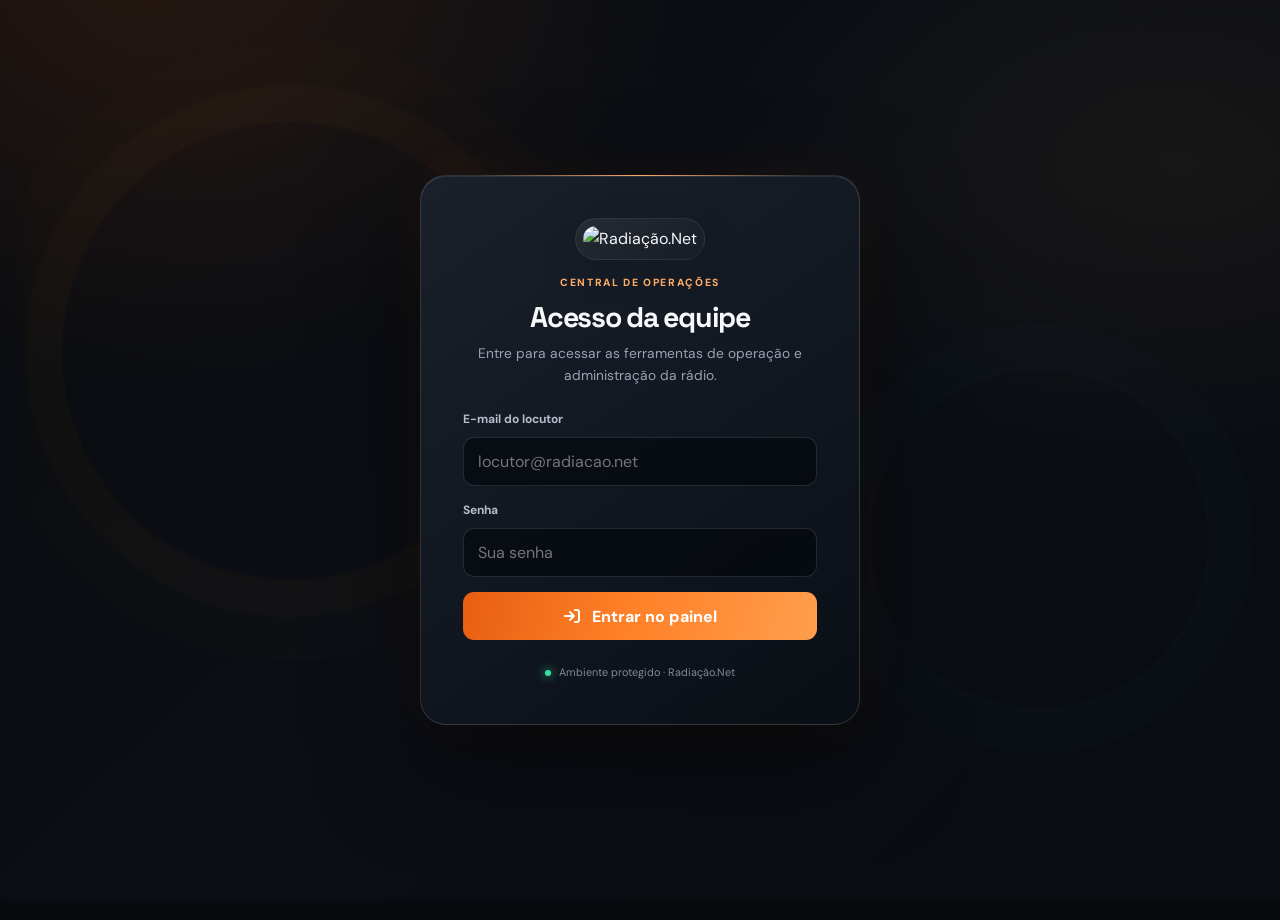
==== commit b3d924d2: "Add files via upload" ====
--- a/painel.html
+++ b/painel.html
@@ -11,7 +11,7 @@
   <link href="https://fonts.googleapis.com/css2?family=DM+Sans:wght@400;500;600;700;800&family=Space+Grotesk:wght@500;600;700&display=swap" rel="stylesheet">
   <link rel="stylesheet" href="https://cdnjs.cloudflare.com/ajax/libs/font-awesome/6.4.0/css/all.min.css">
   <link rel="stylesheet" href="./style.css?v=3.0">
-  <link rel="stylesheet" href="./painel.css?v=13.0">
+  <link rel="stylesheet" href="./painel.css?v=14.0">
 </head>
 <body>
   <div id="tela-login">
@@ -164,7 +164,7 @@
     <footer class="app-footer"><span>© Radiação.Net · A Rádio de todas as tribos!</span><span>PAINEL DO LOCUTOR <b>●</b></span></footer>
   </main>
 
-  <script src="./painel.js?v=11.2"></script>
-  <script type="module" src="./painel-firebase.js?v=11.2"></script>
+  <script src="./painel.js?v=14.0"></script>
+  <script type="module" src="./painel-firebase.js?v=14.0"></script>
 </body>
 </html>
--- a/painel.css
+++ b/painel.css
@@ -678,3 +678,143 @@
 @media(prefers-reduced-motion:reduce){
   *,*:before,*:after{scroll-behavior:auto!important;animation-duration:.01ms!important;animation-iteration-count:1!important;transition-duration:.01ms!important}
 }
+
+/* ======================================================================
+   RADIAÇÃO.NET · SIGNAL NOIR SIGNATURE — v14.0
+   Direção visual: console de transmissão premium, compacto e legível.
+   Camada exclusivamente visual; não altera estrutura, IDs ou integrações.
+   ====================================================================== */
+:root{
+  --sn-amber:#ff9b45;
+  --sn-hot:#ff6b24;
+  --sn-glass:rgba(18,22,29,.82);
+  --sn-edge:rgba(255,255,255,.075);
+  --sn-glow:rgba(255,126,43,.18);
+}
+html{background:#080a0e}
+body{
+  background:
+    radial-gradient(ellipse at 12% -8%,rgba(255,119,37,.13),transparent 34%),
+    radial-gradient(ellipse at 92% 18%,rgba(255,155,69,.055),transparent 28%),
+    linear-gradient(135deg,#080a0e 0%,#0b0f15 48%,#090c11 100%);
+  background-attachment:fixed;
+}
+#tela-dashboard{position:relative;isolation:isolate}
+#tela-dashboard:before{
+  content:"";position:fixed;inset:0;z-index:-1;pointer-events:none;opacity:.17;
+  background-image:linear-gradient(rgba(255,255,255,.018) 1px,transparent 1px),linear-gradient(90deg,rgba(255,255,255,.018) 1px,transparent 1px);
+  background-size:34px 34px;
+  mask-image:linear-gradient(to bottom,black,transparent 78%);
+}
+.app-header{
+  position:relative;border-bottom-color:rgba(255,255,255,.085);
+}
+.app-header:after{
+  content:"";position:absolute;bottom:-1px;left:0;width:min(230px,35%);height:1px;
+  background:linear-gradient(90deg,var(--sn-hot),rgba(255,155,69,.12),transparent);
+  box-shadow:0 0 13px rgba(255,111,36,.32);
+}
+.brand-logo{position:relative;filter:drop-shadow(0 0 13px rgba(255,123,43,.13))}
+.brand-overline{color:#ffad69}
+.brand-lockup h1{letter-spacing:-.035em}
+.status-badge{
+  border:1px solid rgba(255,255,255,.09);
+  background:linear-gradient(115deg,rgba(25,31,40,.9),rgba(13,17,23,.82));
+  box-shadow:inset 0 1px rgba(255,255,255,.035),0 5px 18px rgba(0,0,0,.14);
+}
+.btn-flat{
+  border:1px solid rgba(255,255,255,.085);
+  background:linear-gradient(180deg,rgba(35,42,52,.88),rgba(19,24,32,.94));
+  transition:transform .18s ease,border-color .18s ease,background .18s ease,box-shadow .18s ease;
+}
+.btn-flat:hover{transform:translateY(-1px);border-color:rgba(255,155,69,.4);box-shadow:0 5px 18px rgba(0,0,0,.22),0 0 15px rgba(255,126,43,.07)}
+.btn-flat.admin-menu-trigger{border-color:rgba(255,143,67,.28);background:linear-gradient(110deg,rgba(255,126,43,.16),rgba(25,29,36,.95))}
+.broadcast-panel{
+  position:relative;overflow:hidden;isolation:isolate;
+  border:1px solid rgba(255,255,255,.095);
+  background:linear-gradient(118deg,rgba(25,31,40,.97),rgba(14,19,26,.97) 58%,rgba(20,22,27,.98));
+  box-shadow:0 18px 48px rgba(0,0,0,.27),inset 0 1px rgba(255,255,255,.055);
+}
+.broadcast-panel:before{
+  content:"";position:absolute;z-index:-1;right:-100px;top:-155px;width:390px;height:390px;border-radius:50%;
+  border:1px solid rgba(255,151,77,.075);box-shadow:0 0 0 24px rgba(255,151,77,.018),0 0 0 52px rgba(255,151,77,.012);
+  pointer-events:none;
+}
+.broadcast-panel:after{
+  content:"";position:absolute;top:0;left:18px;right:18px;height:1px;
+  background:linear-gradient(90deg,transparent,rgba(255,161,91,.58),rgba(255,255,255,.12),transparent);
+  pointer-events:none;
+}
+.broadcast-topline{position:relative;z-index:1}
+.monitoring{letter-spacing:.12em}
+.monitoring span,.live-chip .dot{box-shadow:0 0 0 3px rgba(39,217,154,.09),0 0 12px rgba(39,217,154,.45)}
+.broadcast-main{position:relative;z-index:1}
+.broadcast-art-wrap{
+  position:relative;border:1px solid rgba(255,255,255,.13);
+  background:linear-gradient(145deg,rgba(255,255,255,.11),rgba(255,255,255,.015));
+  box-shadow:0 9px 26px rgba(0,0,0,.35),0 0 0 4px rgba(255,255,255,.018);
+}
+.broadcast-art-wrap:after{content:"";position:absolute;inset:0;border-radius:inherit;pointer-events:none;background:linear-gradient(135deg,rgba(255,255,255,.12),transparent 42%)}
+.track-cover{filter:saturate(.94) contrast(1.04)}
+.broadcast-copy .info-value{text-wrap:balance;letter-spacing:-.035em;text-shadow:0 2px 18px rgba(0,0,0,.22)}
+.now-label{color:#ffb276;letter-spacing:.16em}
+.equalizer i{box-shadow:0 0 7px rgba(255,139,63,.35)}
+.broadcast-stats .audience-block{
+  position:relative;overflow:hidden;
+  border:1px solid rgba(255,255,255,.085);
+  background:linear-gradient(145deg,rgba(35,43,54,.92),rgba(18,23,30,.96));
+  box-shadow:inset 0 1px rgba(255,255,255,.04),0 8px 20px rgba(0,0,0,.14);
+}
+.broadcast-stats .audience-block:before{content:"";position:absolute;left:0;top:12px;bottom:12px;width:2px;background:linear-gradient(180deg,var(--sn-amber),rgba(255,107,36,.08));border-radius:2px}
+.broadcast-stats .audience-icon{background:rgba(255,137,62,.12);border:1px solid rgba(255,151,77,.13);color:#ffad70}
+.broadcast-stats .audience-number{font-family:"Space Grotesk",sans-serif;letter-spacing:-.055em;font-variant-numeric:tabular-nums}
+.broadcast-bottom{position:relative;z-index:1;border-top-color:rgba(255,255,255,.075)}
+.work-grid{align-items:start}
+.requests-card,.poll-card{
+  border:1px solid rgba(255,255,255,.085);
+  background:linear-gradient(145deg,rgba(23,29,38,.97),rgba(14,18,25,.98));
+  box-shadow:0 14px 36px rgba(0,0,0,.2),inset 0 1px rgba(255,255,255,.035);
+}
+.requests-card{position:relative;overflow:hidden}
+.requests-card:before,.poll-card:before{content:"";display:block;position:absolute;top:0;left:16px;width:78px;height:1px;background:linear-gradient(90deg,var(--sn-hot),transparent);opacity:.8}
+.card-heading h3,.poll-card h3{letter-spacing:-.035em}
+.pending-stat{border:1px solid rgba(255,145,68,.2);background:linear-gradient(145deg,rgba(255,133,54,.14),rgba(255,133,54,.045));box-shadow:inset 0 1px rgba(255,255,255,.045)}
+.pending-stat strong{font-family:"Space Grotesk",sans-serif;color:#ffad70}
+.search-box{border:1px solid rgba(255,255,255,.085);background:rgba(7,10,15,.48)}
+.queue-tab{transition:background .18s ease,color .18s ease,border-color .18s ease}
+.pedido-row{border-color:rgba(255,255,255,.065);background:rgba(255,255,255,.018);transition:background .18s ease,border-color .18s ease,transform .18s ease}
+.pedido-row:hover{background:rgba(255,255,255,.04);border-color:rgba(255,155,69,.2);transform:translateX(2px)}
+.studio-note{
+  position:relative;overflow:hidden;border:1px solid rgba(39,217,154,.13);
+  background:linear-gradient(115deg,rgba(17,42,39,.76),rgba(17,24,29,.96));
+  box-shadow:inset 0 1px rgba(255,255,255,.035),0 10px 26px rgba(0,0,0,.16);
+}
+.studio-note:after{content:"";position:absolute;right:-28px;bottom:-55px;width:130px;height:130px;border:1px solid rgba(39,217,154,.1);border-radius:50%;box-shadow:0 0 0 14px rgba(39,217,154,.025),0 0 0 29px rgba(39,217,154,.018)}
+.note-icon{box-shadow:0 0 0 4px rgba(39,217,154,.055)}
+/* Área administrativa com a mesma linguagem do console, sem crescer em altura. */
+body.modo-administracao #admin-workspace{
+  position:relative;border:1px solid rgba(255,255,255,.095);
+  background:linear-gradient(145deg,rgba(24,30,39,.98),rgba(12,16,22,.985));
+  box-shadow:0 18px 48px rgba(0,0,0,.28),inset 0 1px rgba(255,255,255,.045);
+}
+body.modo-administracao #admin-workspace:before{content:"";position:absolute;top:0;left:18px;width:110px;height:1px;background:linear-gradient(90deg,var(--sn-hot),transparent)}
+.admin-tab{transition:background .18s ease,border-color .18s ease,color .18s ease}
+.admin-tab.active{box-shadow:inset 0 1px rgba(255,255,255,.07),0 4px 15px rgba(0,0,0,.14)}
+.admin-form-card,.admin-record{border-color:rgba(255,255,255,.085);background:rgba(255,255,255,.025)}
+.admin-action{box-shadow:0 7px 18px rgba(255,112,37,.14)}
+.app-footer{border-top:1px solid rgba(255,255,255,.055);margin-top:15px}
+/* Movimento de ambiente muito sutil; respeita a preferência por movimento reduzido. */
+@keyframes signaturePulse{0%,100%{opacity:.72}50%{opacity:1}}
+.monitoring span{animation:signaturePulse 2.8s ease-in-out infinite}
+@media(max-width:900px){
+  .broadcast-panel:before{right:-190px;top:-190px}
+  .broadcast-stats .audience-block:before{top:9px;bottom:9px}
+}
+@media(max-width:620px){
+  #tela-dashboard:before{background-size:26px 26px;opacity:.12}
+  .broadcast-panel:before{width:260px;height:260px;right:-150px;top:-125px}
+  .broadcast-art-wrap{box-shadow:0 6px 17px rgba(0,0,0,.3),0 0 0 3px rgba(255,255,255,.018)}
+  .pedido-row:hover{transform:none}
+  .app-footer{margin-top:10px}
+}
+@media(prefers-reduced-motion:reduce){.monitoring span{animation:none}}
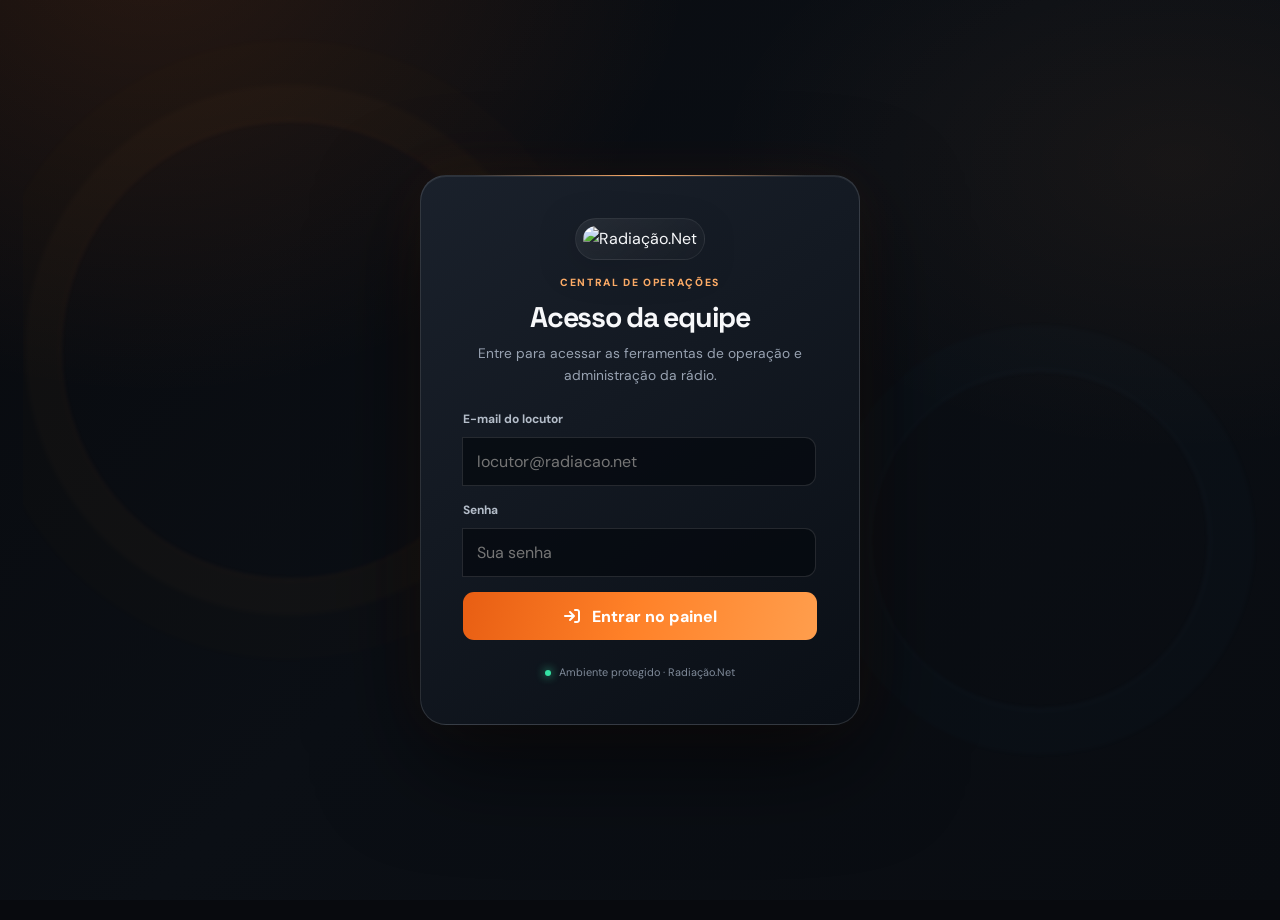
==== commit a20044d2: "Add files via upload" ====
--- a/painel.html
+++ b/painel.html
@@ -9,9 +9,14 @@
   <link rel="manifest" href="./manifest-painel.json">
   <meta name="theme-color" content="#090b0f">
   <link href="https://fonts.googleapis.com/css2?family=DM+Sans:wght@400;500;600;700;800&family=Space+Grotesk:wght@500;600;700&display=swap" rel="stylesheet">
+  <!-- Framework padrão do painel: Bootstrap 5.3.8 (última versão estável). -->
+  <link rel="stylesheet" href="https://cdn.jsdelivr.net/npm/bootstrap@5.3.8/dist/css/bootstrap.min.css">
+  <!-- Ícones padrão para novos componentes administrativos. -->
+  <link rel="stylesheet" href="https://cdn.jsdelivr.net/npm/bootstrap-icons@1.13.1/font/bootstrap-icons.min.css">
+  <!-- Font Awesome permanece temporariamente para componentes legados. -->
   <link rel="stylesheet" href="https://cdnjs.cloudflare.com/ajax/libs/font-awesome/6.4.0/css/all.min.css">
   <link rel="stylesheet" href="./style.css?v=3.0">
-  <link rel="stylesheet" href="./painel.css?v=14.0">
+  <link rel="stylesheet" href="./painel.css?v=16.1">
 </head>
 <body>
   <div id="tela-login">
@@ -51,17 +56,27 @@
     <section id="admin-workspace" class="admin-workspace" hidden aria-label="Menu administrativo">
       <div class="admin-welcome">
         <div><span class="admin-kicker">GESTÃO DA EMISSORA</span><h2>Painel Administrativo</h2><p>Ferramentas de gestão da emissora.</p></div>
-        <div class="admin-welcome-actions"><span class="admin-live-tag"><i class="fa-solid fa-shield-halved"></i> ACESSO ADMINISTRADOR</span><button type="button" class="admin-close-panel" id="btn-fechar-admin" aria-label="Fechar administração"><i class="fa-solid fa-xmark"></i></button></div>
+        <div class="admin-welcome-actions"><span class="admin-live-tag"><i class="bi bi-shield-lock-fill"></i> ACESSO ADMINISTRADOR</span><button type="button" class="admin-close-panel" id="btn-fechar-admin" aria-label="Fechar administração"><i class="bi bi-x-lg"></i></button></div>
       </div>
       <div class="admin-tabs" role="tablist" aria-label="Módulos administrativos">
-        <button type="button" class="admin-tab active" data-admin-tab="programacao"><i class="fa-regular fa-calendar-days"></i> Programação</button>
-        <button type="button" class="admin-tab" data-admin-tab="equipe"><i class="fa-solid fa-users"></i> Equipe</button>
+        <button type="button" class="admin-tab active" data-admin-tab="visao-geral"><i class="bi bi-speedometer2"></i> Visão geral</button>
+        <button type="button" class="admin-tab" data-admin-tab="programacao"><i class="bi bi-calendar-week"></i> Programação</button>
+        <button type="button" class="admin-tab" data-admin-tab="equipe"><i class="bi bi-people-fill"></i> Equipe</button>
         <button type="button" class="admin-tab" data-admin-tab="parceiros"><i class="fa-solid fa-handshake"></i> Parceiros</button>
       </div>
-      <section class="admin-module active" id="admin-module-programacao">
-        <div class="admin-module-heading"><div><span class="admin-kicker">GRADE DA RÁDIO</span><h3>Gerenciar programação</h3><p>Cadastre, edite, ative ou remova programas sem alterar o HTML do site.</p></div><button class="admin-action" id="btn-novo-programa"><i class="fa-solid fa-plus"></i> Novo programa</button></div>
+      <section class="admin-module active" id="admin-module-visao-geral">
+        <div class="admin-module-heading"><div><span class="admin-kicker">CENTRAL DE GESTÃO</span><h3>Visão geral</h3><p>Acompanhe os cadastros da emissora e acesse rapidamente cada área administrativa.</p></div><span class="admin-live-tag"><i class="bi bi-arrow-repeat"></i> DADOS EM TEMPO REAL</span></div>
+        <div class="admin-overview-grid">
+          <article class="admin-overview-card"><div class="admin-overview-icon"><i class="bi bi-calendar-week"></i></div><div class="admin-overview-label">Programação</div><strong id="overview-programas-total">—</strong><div class="admin-overview-detail"><span id="overview-programas-ativos">— ativos</span><span id="overview-programas-inativos">— inativos</span></div><button type="button" data-overview-open="programacao">Gerenciar programação <i class="bi bi-arrow-right"></i></button></article>
+          <article class="admin-overview-card"><div class="admin-overview-icon"><i class="bi bi-people-fill"></i></div><div class="admin-overview-label">Equipe</div><strong id="overview-equipe-total">—</strong><div class="admin-overview-detail"><span id="overview-equipe-ativos">— ativos</span><span id="overview-equipe-inativos">— inativos</span></div><button type="button" data-overview-open="equipe">Gerenciar equipe <i class="bi bi-arrow-right"></i></button></article>
+          <article class="admin-overview-card"><div class="admin-overview-icon"><i class="fa-solid fa-handshake"></i></div><div class="admin-overview-label">Parceiros</div><strong id="overview-parceiros-total">—</strong><div class="admin-overview-detail"><span id="overview-parceiros-ativos">— ativos</span><span id="overview-parceiros-inativos">— inativos</span></div><button type="button" data-overview-open="parceiros">Gerenciar parceiros <i class="bi bi-arrow-right"></i></button></article>
+        </div>
+        <div class="admin-overview-bottom"><div><span class="admin-kicker">ATALHOS</span><h4>Ações rápidas</h4><p>Comece uma tarefa sem precisar navegar primeiro pelo módulo.</p></div><div class="admin-overview-actions"><button type="button" data-overview-new="programa"><i class="bi bi-plus-lg"></i> Novo programa</button><button type="button" data-overview-new="integrante"><i class="bi bi-person-plus-fill"></i> Novo integrante</button><button type="button" data-overview-new="parceiro"><i class="fa-solid fa-handshake"></i> Novo parceiro</button></div></div>
+      </section>
+      <section class="admin-module" id="admin-module-programacao" hidden>
+        <div class="admin-module-heading"><div><span class="admin-kicker">GRADE DA RÁDIO</span><h3>Gerenciar programação</h3><p>Cadastre, edite, ative ou remova programas sem alterar o HTML do site.</p></div><button class="admin-action" id="btn-novo-programa"><i class="bi bi-plus-lg"></i> Novo programa</button></div>
         <div class="admin-form-card" id="form-programa-card" hidden>
-          <div class="admin-form-title"><strong id="programa-form-title">Novo programa</strong><button type="button" class="admin-close" data-close-form="programa" aria-label="Fechar"><i class="fa-solid fa-xmark"></i></button></div>
+          <div class="admin-form-title"><strong id="programa-form-title">Novo programa</strong><button type="button" class="admin-close" data-close-form="programa" aria-label="Fechar"><i class="bi bi-x-lg"></i></button></div>
           <form id="form-programa" class="admin-form-grid">
             <input type="hidden" id="programa-id">
             <label>Nome do programa<input id="programa-nome" maxlength="90" required placeholder="Ex.: Rasta Flow"></label>
@@ -73,16 +88,16 @@
             <label class="admin-field-wide">Descrição<textarea id="programa-descricao" rows="2" maxlength="280" placeholder="Conte um pouco sobre o programa"></textarea></label>
             <label>Ordem de exibição<input id="programa-ordem" type="number" min="0" step="1" value="0"></label>
             <label class="admin-check"><input id="programa-ativo" type="checkbox" checked> Programa publicado no site</label>
-            <div class="admin-form-actions"><button type="button" class="admin-ghost" data-close-form="programa">Cancelar</button><button class="admin-action" type="submit"><i class="fa-solid fa-floppy-disk"></i> Salvar programa</button></div>
+            <div class="admin-form-actions"><button type="button" class="admin-ghost" data-close-form="programa">Cancelar</button><button class="admin-action" type="submit"><i class="bi bi-floppy-fill"></i> Salvar programa</button></div>
           </form>
         </div>
         <div class="admin-list-head"><strong>Programas cadastrados</strong><span id="programas-total">Carregando...</span></div>
-        <div class="admin-record-list" id="lista-programas"><div class="admin-empty"><i class="fa-solid fa-circle-notch fa-spin"></i> Carregando programação...</div></div>
+        <div class="admin-record-list" id="lista-programas"><div class="admin-empty"><i class="bi bi-arrow-repeat"></i> Carregando programação...</div></div>
       </section>
       <section class="admin-module" id="admin-module-equipe" hidden>
-        <div class="admin-module-heading"><div><span class="admin-kicker">QUEM FAZ A RÁDIO</span><h3>Gerenciar equipe</h3><p>Atualize os integrantes exibidos na seção Nossa Equipe.</p></div><button class="admin-action" id="btn-novo-integrante"><i class="fa-solid fa-plus"></i> Novo integrante</button></div>
+        <div class="admin-module-heading"><div><span class="admin-kicker">QUEM FAZ A RÁDIO</span><h3>Gerenciar equipe</h3><p>Atualize os integrantes exibidos na seção Nossa Equipe.</p></div><button class="admin-action" id="btn-novo-integrante"><i class="bi bi-plus-lg"></i> Novo integrante</button></div>
         <div class="admin-form-card" id="form-equipe-card" hidden>
-          <div class="admin-form-title"><strong id="equipe-form-title">Novo integrante</strong><button type="button" class="admin-close" data-close-form="equipe" aria-label="Fechar"><i class="fa-solid fa-xmark"></i></button></div>
+          <div class="admin-form-title"><strong id="equipe-form-title">Novo integrante</strong><button type="button" class="admin-close" data-close-form="equipe" aria-label="Fechar"><i class="bi bi-x-lg"></i></button></div>
           <form id="form-equipe" class="admin-form-grid">
             <input type="hidden" id="equipe-id">
             <label>Nome<input id="equipe-nome" maxlength="90" required placeholder="Nome do integrante"></label>
@@ -90,16 +105,16 @@
             <label class="admin-field-wide">Foto (URL)<input id="equipe-foto" type="url" placeholder="https://..."></label>
             <label>Ordem de exibição<input id="equipe-ordem" type="number" min="0" step="1" value="0"></label>
             <label class="admin-check"><input id="equipe-ativo" type="checkbox" checked> Exibir no site</label>
-            <div class="admin-form-actions"><button type="button" class="admin-ghost" data-close-form="equipe">Cancelar</button><button class="admin-action" type="submit"><i class="fa-solid fa-floppy-disk"></i> Salvar integrante</button></div>
+            <div class="admin-form-actions"><button type="button" class="admin-ghost" data-close-form="equipe">Cancelar</button><button class="admin-action" type="submit"><i class="bi bi-floppy-fill"></i> Salvar integrante</button></div>
           </form>
         </div>
         <div class="admin-list-head"><strong>Integrantes cadastrados</strong><span id="equipe-total">Carregando...</span></div>
-        <div class="admin-record-list" id="lista-equipe"><div class="admin-empty"><i class="fa-solid fa-circle-notch fa-spin"></i> Carregando equipe...</div></div>
+        <div class="admin-record-list" id="lista-equipe"><div class="admin-empty"><i class="bi bi-arrow-repeat"></i> Carregando equipe...</div></div>
       </section>
       <section class="admin-module" id="admin-module-parceiros" hidden>
-        <div class="admin-module-heading"><div><span class="admin-kicker">REDE DE APOIADORES</span><h3>Gerenciar parceiros</h3><p>Cadastre e organize os parceiros exibidos no site.</p></div><button class="admin-action" id="btn-novo-parceiro"><i class="fa-solid fa-plus"></i> Novo parceiro</button></div>
+        <div class="admin-module-heading"><div><span class="admin-kicker">REDE DE APOIADORES</span><h3>Gerenciar parceiros</h3><p>Cadastre e organize os parceiros exibidos no site.</p></div><button class="admin-action" id="btn-novo-parceiro"><i class="bi bi-plus-lg"></i> Novo parceiro</button></div>
         <div class="admin-form-card" id="form-parceiro-card" hidden>
-          <div class="admin-form-title"><strong id="parceiro-form-title">Novo parceiro</strong><button type="button" class="admin-close" data-close-form="parceiro" aria-label="Fechar"><i class="fa-solid fa-xmark"></i></button></div>
+          <div class="admin-form-title"><strong id="parceiro-form-title">Novo parceiro</strong><button type="button" class="admin-close" data-close-form="parceiro" aria-label="Fechar"><i class="bi bi-x-lg"></i></button></div>
           <form id="form-parceiro" class="admin-form-grid">
             <input type="hidden" id="parceiro-chave">
             <label>Nome<input id="parceiro-nome" maxlength="100" required placeholder="Nome do parceiro"></label>
@@ -107,11 +122,11 @@
             <label class="admin-field-wide">Link (URL)<input id="parceiro-link" type="url" required placeholder="https://..."></label>
             <label>Ordem de exibição<input id="parceiro-ordem" type="number" min="0" step="1" value="0"></label>
             <label class="admin-check"><input id="parceiro-ativo" type="checkbox" checked> Exibir no site</label>
-            <div class="admin-form-actions"><button type="button" class="admin-ghost" data-close-form="parceiro">Cancelar</button><button class="admin-action" type="submit"><i class="fa-solid fa-floppy-disk"></i> Salvar parceiro</button></div>
+            <div class="admin-form-actions"><button type="button" class="admin-ghost" data-close-form="parceiro">Cancelar</button><button class="admin-action" type="submit"><i class="bi bi-floppy-fill"></i> Salvar parceiro</button></div>
           </form>
         </div>
         <div class="admin-list-head"><strong>Parceiros cadastrados</strong><span id="parceiros-total">Carregando...</span></div>
-        <div class="admin-record-list" id="lista-parceiros"><div class="admin-empty"><i class="fa-solid fa-circle-notch fa-spin"></i> Carregando parceiros...</div></div>
+        <div class="admin-record-list" id="lista-parceiros"><div class="admin-empty"><i class="bi bi-arrow-repeat"></i> Carregando parceiros...</div></div>
       </section>
       <div class="admin-feedback" id="admin-feedback" role="status" aria-live="polite"></div>
     </section>
--- a/painel.css
+++ b/painel.css
@@ -818,3 +818,681 @@
   .app-footer{margin-top:10px}
 }
 @media(prefers-reduced-motion:reduce){.monitoring span{animation:none}}
+
+
+/* ======================================================================
+   SIGNAL NOIR SIGNATURE — ADMIN EDITION / v14.1
+   Integra a gestão à linguagem visual do console de transmissão.
+   Camada exclusivamente visual: preserva DOM, IDs e comportamentos.
+   ====================================================================== */
+body.modo-administracao #admin-workspace{
+  overflow:hidden;
+  isolation:isolate;
+  border:1px solid rgba(255,255,255,.105);
+  border-radius:21px;
+  background:
+    radial-gradient(ellipse at 100% 0%,rgba(255,126,43,.14),transparent 34%),
+    radial-gradient(ellipse at 0% 100%,rgba(255,126,43,.045),transparent 38%),
+    linear-gradient(145deg,rgba(22,28,37,.985),rgba(10,14,20,.99));
+  box-shadow:0 22px 60px rgba(0,0,0,.34),inset 0 1px rgba(255,255,255,.055);
+}
+body.modo-administracao #admin-workspace:after{
+  content:"RADIAÇÃO.NET  /  BROADCAST MANAGEMENT";
+  position:absolute;right:20px;bottom:12px;z-index:-1;
+  color:rgba(255,255,255,.026);font:800 clamp(1.1rem,3vw,2.1rem) "Space Grotesk",sans-serif;
+  letter-spacing:.12em;white-space:nowrap;pointer-events:none;
+}
+.admin-welcome{
+  position:relative;align-items:center;min-height:82px;padding:3px 0 18px 2px;
+  border-bottom:1px solid rgba(255,255,255,.085);
+}
+.admin-welcome>div:first-child{position:relative;padding-left:17px}
+.admin-welcome>div:first-child:before{
+  content:"";position:absolute;left:0;top:5px;bottom:5px;width:3px;border-radius:4px;
+  background:linear-gradient(180deg,#ffb16f,#ff6b24 72%,transparent);box-shadow:0 0 15px rgba(255,126,43,.4)
+}
+.admin-kicker{color:#ffad70;font-size:.59rem;letter-spacing:.22em}
+.admin-welcome h2{font-size:clamp(1.5rem,2.5vw,2.05rem);line-height:1.05;letter-spacing:-.06em;text-shadow:0 5px 24px rgba(0,0,0,.25)}
+.admin-welcome p{margin-top:6px;color:#8995a4;font-size:.73rem}
+.admin-welcome-actions{gap:9px}
+.admin-live-tag{
+  padding:7px 11px;border:1px solid rgba(56,222,165,.2);border-radius:7px;
+  background:linear-gradient(110deg,rgba(39,217,154,.11),rgba(39,217,154,.035));
+  color:#a0ebce;font-size:.55rem;letter-spacing:.12em;
+}
+.admin-close-panel{width:34px;height:34px;border-radius:9px;background:rgba(255,255,255,.035);border-color:rgba(255,255,255,.09)}
+.admin-tabs{
+  position:relative;display:flex;gap:6px;width:100%;margin:15px 0 19px;padding:5px;
+  border:1px solid rgba(255,255,255,.075);border-radius:11px;
+  background:linear-gradient(90deg,rgba(5,9,14,.9),rgba(14,19,26,.8));
+  box-shadow:inset 0 1px rgba(255,255,255,.025);
+}
+.admin-tab{
+  position:relative;flex:0 1 170px;min-height:38px;justify-content:center;gap:9px;
+  padding:8px 13px;border:1px solid transparent;border-radius:8px;
+  color:#8e9aaa;font-size:.7rem;font-weight:800;letter-spacing:.015em;
+}
+.admin-tab i{color:#ff9d5d;font-size:.82rem}
+.admin-tab.active{
+  color:#fff;border-color:rgba(255,151,83,.24);
+  background:linear-gradient(110deg,rgba(255,116,31,.2),rgba(255,116,31,.075));
+  box-shadow:inset 0 1px rgba(255,255,255,.075),0 4px 14px rgba(0,0,0,.18);
+}
+.admin-tab.active:after{left:22%;right:22%;bottom:-6px;height:2px;background:linear-gradient(90deg,transparent,#ffad70,transparent);box-shadow:0 0 12px rgba(255,126,43,.55)}
+.admin-module{position:relative;padding:15px 16px 13px;border:1px solid rgba(255,255,255,.065);border-radius:14px;background:linear-gradient(145deg,rgba(255,255,255,.026),rgba(255,255,255,.008));box-shadow:inset 0 1px rgba(255,255,255,.025)}
+.admin-module-heading{margin:0 0 12px;padding:0 0 12px;border-bottom:1px solid rgba(255,255,255,.075)}
+.admin-module-heading>div{padding-left:2px}
+.admin-module-heading h3{font-size:1.25rem;letter-spacing:-.045em;margin:5px 0 4px}
+.admin-module-heading p{font-size:.69rem;color:#8793a2}
+.admin-action{min-height:37px;padding:0 13px;border-radius:9px;font-size:.68rem;box-shadow:0 6px 17px rgba(255,105,25,.17),inset 0 1px rgba(255,255,255,.2)}
+.admin-action:hover{transform:translateY(-1px)}
+.admin-form-card{margin:0 0 13px;padding:15px;border:1px solid rgba(255,151,83,.24);border-radius:12px;background:linear-gradient(135deg,rgba(255,126,43,.09),rgba(9,14,21,.94) 58%);box-shadow:0 10px 25px rgba(0,0,0,.17),inset 0 1px rgba(255,255,255,.04)}
+.admin-form-title{margin-bottom:12px;font-size:.9rem;color:#fff}
+.admin-form-title strong{display:flex;align-items:center;gap:8px}
+.admin-form-title strong:before{content:"";width:6px;height:6px;border-radius:50%;background:#ff9b54;box-shadow:0 0 10px rgba(255,126,43,.65)}
+.admin-form-grid{gap:11px}
+.admin-form-grid label{gap:5px;color:#aeb9c7;font-size:.65rem;font-weight:800}
+.admin-form-grid input:not([type=checkbox]),.admin-form-grid select,.admin-form-grid textarea{min-height:37px;padding:8px 10px;border-radius:8px;background:rgba(5,9,14,.8);border-color:rgba(255,255,255,.105);font-size:.72rem}
+.admin-form-grid textarea{min-height:58px}
+.admin-form-grid input:focus,.admin-form-grid select:focus,.admin-form-grid textarea:focus{border-color:rgba(255,158,91,.78);box-shadow:0 0 0 3px rgba(255,126,43,.1)}
+.admin-form-actions{padding-top:3px}
+.admin-ghost{min-height:36px;border-radius:8px;font-size:.67rem}
+.admin-list-head{position:relative;margin-top:3px;padding:12px 2px 10px;border-top:1px solid rgba(255,255,255,.065);color:#e9edf3;font-size:.73rem}
+.admin-list-head strong{display:flex;align-items:center;gap:8px}
+.admin-list-head strong:before{content:"";width:5px;height:5px;border-radius:2px;background:#ff914d;box-shadow:0 0 9px rgba(255,126,43,.4)}
+.admin-list-head span{padding:4px 8px;border:1px solid rgba(255,255,255,.075);border-radius:6px;background:rgba(255,255,255,.035);color:#a2adba;font-size:.59rem;font-variant-numeric:tabular-nums}
+.admin-record-list{gap:7px}
+.admin-record{
+  position:relative;grid-template-columns:minmax(0,1fr) auto;gap:10px;padding:9px 11px;
+  border:1px solid rgba(255,255,255,.07);border-radius:10px;
+  background:linear-gradient(100deg,rgba(7,11,17,.78),rgba(19,25,34,.72));
+  box-shadow:inset 0 1px rgba(255,255,255,.018);transition:background .18s,border-color .18s,transform .18s;
+}
+.admin-record:before{content:"";position:absolute;left:0;top:10px;bottom:10px;width:2px;border-radius:2px;background:linear-gradient(180deg,rgba(255,153,83,.65),rgba(255,107,36,.08));opacity:.75}
+.admin-record:hover{transform:translateX(2px);border-color:rgba(255,151,83,.24);background:linear-gradient(100deg,rgba(18,23,31,.96),rgba(25,32,42,.9))}
+.admin-record-thumb{width:42px;height:42px;flex-basis:42px;border:1px solid rgba(255,255,255,.11);border-radius:9px;background:linear-gradient(145deg,#252e39,#10151d);box-shadow:0 4px 12px rgba(0,0,0,.2)}
+.admin-record-copy strong{font-size:.77rem;letter-spacing:-.02em}
+.admin-record-copy small{margin-top:3px;color:#8995a4;font-size:.62rem}
+.admin-record-actions{gap:5px}
+.admin-record-actions button{width:31px;height:31px;border-radius:8px;border-color:rgba(255,255,255,.09);background:rgba(255,255,255,.035);color:#bdc7d3}
+.admin-record-actions button:hover{border-color:rgba(255,158,91,.42);background:rgba(255,126,43,.12);color:#fff}
+.admin-record-actions .delete{color:#ff9ca2;border-color:rgba(239,98,107,.2)}
+.admin-status{padding:4px 7px;border:1px solid rgba(53,226,164,.15);border-radius:5px;background:rgba(39,217,154,.07);font-size:.51rem;letter-spacing:.08em}
+.admin-status.off{border-color:rgba(239,98,107,.18);background:rgba(239,98,107,.07)}
+.admin-empty{padding:24px 12px;border:1px dashed rgba(255,255,255,.085);border-radius:10px;background:rgba(255,255,255,.012);color:#8491a1;font-size:.7rem}
+.admin-feedback{margin-top:9px;padding:0 2px;font-size:.67rem}
+@media(max-width:760px){
+  body.modo-administracao #admin-workspace{padding:15px 12px;border-radius:16px}
+  .admin-welcome{min-height:0;padding-bottom:14px;align-items:flex-start}
+  .admin-welcome h2{font-size:1.45rem}
+  .admin-module{padding:12px 10px 10px;border-radius:11px}
+  .admin-module-heading{gap:10px}
+  .admin-module-heading h3{font-size:1.12rem}
+  .admin-module-heading p{font-size:.65rem}
+  .admin-action{min-height:35px;padding:0 10px;font-size:.64rem}
+  .admin-record{padding:8px 9px}
+}
+@media(max-width:520px){
+  .admin-welcome{gap:9px}
+  .admin-live-tag{padding:6px 8px;font-size:.48rem}
+  .admin-close-panel{width:31px;height:31px}
+  .admin-tabs{gap:3px;margin:12px 0 14px;padding:4px}
+  .admin-tab{flex:1;min-width:0;min-height:36px;gap:5px;padding:7px 4px;font-size:.59rem}
+  .admin-tab i{font-size:.7rem}
+  .admin-module-heading{align-items:stretch;flex-direction:column}
+  .admin-module-heading>.admin-action{width:100%}
+  .admin-form-card{padding:11px}
+  .admin-form-grid{gap:9px}
+  .admin-record-main{gap:8px}
+  .admin-record-thumb{width:36px;height:36px;flex-basis:36px}
+  .admin-record-copy strong{font-size:.72rem}
+  .admin-record-copy small{font-size:.58rem}
+  .admin-record-actions button{width:29px;height:29px}
+}
+
+/* ======================================================================
+   SIGNAL NOIR SIGNATURE — ADMIN COMPACT / v14.2
+   Unifica a densidade da Administração com a Central do Locutor.
+   Camada visual: não altera estrutura, IDs ou comportamentos.
+   ====================================================================== */
+body.modo-administracao #admin-workspace{
+  margin:12px 0 14px;
+  padding:14px 15px 13px;
+  border-radius:16px;
+  box-shadow:0 14px 36px rgba(0,0,0,.25),inset 0 1px rgba(255,255,255,.045);
+  background:
+    radial-gradient(ellipse at 100% 0%,rgba(255,126,43,.105),transparent 31%),
+    linear-gradient(145deg,rgba(20,26,35,.985),rgba(10,14,20,.99));
+}
+.admin-welcome{
+  min-height:0;
+  padding:0 0 10px 1px;
+  gap:12px;
+}
+.admin-welcome>div:first-child{padding-left:13px}
+.admin-welcome>div:first-child:before{top:3px;bottom:3px;width:2px}
+.admin-kicker{font-size:.54rem;letter-spacing:.18em}
+.admin-welcome h2{font-size:clamp(1.25rem,2vw,1.65rem);line-height:1.08;margin:4px 0 2px;letter-spacing:-.05em}
+.admin-welcome p{margin-top:3px;font-size:.65rem;line-height:1.35}
+.admin-welcome-actions{gap:7px}
+.admin-live-tag{padding:5px 8px;font-size:.49rem;letter-spacing:.09em}
+.admin-close-panel{width:29px;height:29px;border-radius:7px}
+.admin-tabs{
+  gap:4px;margin:10px 0 12px;padding:4px;border-radius:9px;
+  background:linear-gradient(90deg,rgba(5,9,14,.88),rgba(14,19,26,.76));
+}
+.admin-tab{flex:0 1 145px;min-height:32px;gap:7px;padding:6px 10px;border-radius:7px;font-size:.64rem}
+.admin-tab i{font-size:.74rem}
+.admin-tab.active:after{bottom:-5px}
+.admin-module{padding:11px 12px 10px;border-radius:11px;background:linear-gradient(145deg,rgba(255,255,255,.022),rgba(255,255,255,.006));box-shadow:inset 0 1px rgba(255,255,255,.02)}
+.admin-module-heading{margin:0 0 8px;padding:0 0 8px;gap:12px}
+.admin-module-heading>div{padding-left:1px}
+.admin-module-heading h3{font-size:1.08rem;line-height:1.15;margin:3px 0 2px;letter-spacing:-.04em}
+.admin-module-heading p{font-size:.62rem;line-height:1.35}
+.admin-action{min-height:32px;padding:0 10px;border-radius:7px;font-size:.62rem}
+.admin-form-card{margin-bottom:9px;padding:11px;border-radius:9px}
+.admin-form-title{margin-bottom:8px;font-size:.8rem}
+.admin-form-grid{gap:8px}
+.admin-form-grid label{gap:4px;font-size:.61rem}
+.admin-form-grid input:not([type=checkbox]),.admin-form-grid select,.admin-form-grid textarea{min-height:33px;padding:6px 8px;border-radius:7px;font-size:.68rem}
+.admin-form-grid textarea{min-height:48px}
+.admin-ghost{min-height:31px;font-size:.62rem}
+.admin-list-head{margin-top:2px;padding:8px 1px 7px;font-size:.67rem}
+.admin-list-head span{padding:3px 6px;font-size:.55rem}
+.admin-record-list{gap:5px}
+.admin-record{gap:8px;padding:7px 9px;border-radius:8px}
+.admin-record:before{top:8px;bottom:8px}
+.admin-record-thumb{width:36px;height:36px;flex-basis:36px;border-radius:7px}
+.admin-record-copy strong{font-size:.7rem}
+.admin-record-copy small{margin-top:2px;font-size:.57rem;line-height:1.3}
+.admin-record-actions{gap:4px}
+.admin-record-actions button{width:27px;height:27px;border-radius:7px}
+.admin-status{padding:3px 6px;font-size:.47rem}
+.admin-empty{padding:17px 10px;font-size:.64rem}
+.admin-feedback{margin-top:6px;font-size:.62rem}
+@media(max-width:760px){
+  body.modo-administracao #admin-workspace{padding:12px 10px;margin:10px 0 12px;border-radius:13px}
+  .admin-welcome{padding-bottom:9px}
+  .admin-module{padding:10px 9px 9px}
+  .admin-module-heading{margin-bottom:7px;padding-bottom:7px}
+  .admin-record{padding:7px 8px}
+}
+@media(max-width:520px){
+  .admin-welcome{gap:7px}
+  .admin-welcome h2{font-size:1.25rem}
+  .admin-tabs{margin:8px 0 10px}
+  .admin-tab{min-height:31px;padding:6px 3px;font-size:.57rem}
+  .admin-tab i{font-size:.65rem}
+  .admin-module-heading{gap:8px}
+  .admin-module-heading h3{font-size:1rem}
+  .admin-module-heading p{font-size:.59rem}
+  .admin-module-heading>.admin-action{width:auto;align-self:flex-start}
+  .admin-form-card{padding:9px}
+  .admin-form-grid{gap:7px}
+  .admin-record-main{gap:7px}
+  .admin-record-thumb{width:32px;height:32px;flex-basis:32px}
+  .admin-record-copy strong{font-size:.67rem}
+  .admin-record-copy small{font-size:.55rem}
+  .admin-record-actions button{width:26px;height:26px}
+}
+
+
+/* SIGNAL NOIR v15.0 — Visão Geral Administrativa */
+.admin-overview-grid{display:grid;grid-template-columns:repeat(3,minmax(0,1fr));gap:12px;margin:16px 0 18px}
+.admin-overview-card{position:relative;min-width:0;padding:16px 17px 13px;border:1px solid rgba(255,255,255,.075);border-radius:14px;background:linear-gradient(145deg,rgba(255,255,255,.045),rgba(255,255,255,.018));box-shadow:inset 0 1px rgba(255,255,255,.035);overflow:hidden}
+.admin-overview-card:before{content:"";position:absolute;inset:0 auto 0 0;width:2px;background:linear-gradient(180deg,#ff9b45,rgba(255,155,69,.08))}
+.admin-overview-icon{width:32px;height:32px;display:grid;place-items:center;border-radius:9px;background:rgba(244,116,31,.13);color:#ff9a42;font-size:14px;margin-bottom:10px}
+.admin-overview-label{font-size:11px;letter-spacing:.09em;text-transform:uppercase;color:var(--muted,#a5a5a5);font-weight:700}
+.admin-overview-card>strong{display:block;font-size:30px;line-height:1.15;letter-spacing:-.04em;color:#fff;margin:3px 0 7px;font-variant-numeric:tabular-nums}
+.admin-overview-detail{display:flex;flex-wrap:wrap;gap:5px 12px;font-size:10px;color:var(--muted,#a5a5a5)}
+.admin-overview-detail span:first-child{color:#8fc9a0}
+.admin-overview-detail span:last-child{color:#d4a16f}
+.admin-overview-card>button{display:flex;align-items:center;justify-content:space-between;gap:8px;width:100%;margin-top:13px;padding:9px 0 0;border:0;border-top:1px solid rgba(255,255,255,.07);background:none;color:#ffad69;font:inherit;font-size:11px;font-weight:700;text-align:left;cursor:pointer}
+.admin-overview-card>button:hover{color:#ffd0a6}
+.admin-overview-bottom{display:flex;align-items:center;justify-content:space-between;gap:16px;padding:15px 17px;border:1px solid rgba(255,255,255,.07);border-radius:13px;background:rgba(255,255,255,.025)}
+.admin-overview-bottom h4{margin:3px 0 2px;color:#f4f4f4;font-size:14px}
+.admin-overview-bottom p{margin:0;color:var(--muted,#a5a5a5);font-size:11px}
+.admin-overview-actions{display:flex;flex-wrap:wrap;gap:7px}
+.admin-overview-actions button{display:inline-flex;align-items:center;gap:7px;padding:9px 11px;border:1px solid rgba(255,155,69,.2);border-radius:8px;background:rgba(244,116,31,.07);color:#ffc18e;font:inherit;font-size:11px;font-weight:700;cursor:pointer}
+.admin-overview-actions button:hover{background:rgba(244,116,31,.15);border-color:rgba(255,155,69,.4)}
+@media(max-width:700px){.admin-overview-grid{grid-template-columns:repeat(2,minmax(0,1fr));gap:9px}.admin-overview-card{padding:13px}.admin-overview-card>strong{font-size:26px}.admin-overview-bottom{align-items:flex-start;flex-direction:column}.admin-overview-actions{width:100%}}
+@media(max-width:420px){.admin-overview-grid{grid-template-columns:1fr}.admin-overview-card{display:grid;grid-template-columns:36px 1fr auto;align-items:center;column-gap:10px}.admin-overview-icon{grid-row:1/3;margin:0}.admin-overview-label{align-self:end}.admin-overview-card>strong{grid-column:3;grid-row:1/3;margin:0;font-size:25px}.admin-overview-detail{grid-column:2;grid-row:2}.admin-overview-card>button{grid-column:1/-1;margin-top:10px}}
+
+
+/* ======================================================================
+   RADIAÇÃO.NET · DESIGN SYSTEM / v16.0
+   Camada consolidada de responsividade e densidade.
+   Bootstrap fornece grid/utilitários; este bloco define a identidade visual.
+   ====================================================================== */
+:root{--rn-space-1:4px;--rn-space-2:8px;--rn-space-3:12px;--rn-space-4:16px;--rn-radius-sm:8px;--rn-radius-md:12px;--rn-radius-lg:16px;--rn-border:rgba(255,255,255,.085);--rn-surface:#111821}
+html{min-width:320px;overflow-x:hidden}body{overflow-x:hidden}
+#tela-dashboard,.admin-workspace,.admin-module,.broadcast-panel,.work-grid{min-width:0;max-width:100%}
+.broadcast-main .broadcast-stats{display:grid!important;grid-template-columns:repeat(2,minmax(0,1fr))!important;gap:8px;min-width:0;width:100%}
+.broadcast-main .broadcast-stats .audience-block{grid-column:auto!important;min-width:0;min-height:58px!important;padding:8px 9px!important;gap:8px!important;align-items:center}
+.broadcast-main .audience-icon{width:29px;height:29px;flex:0 0 29px;border-radius:8px;font-size:.78rem}
+.broadcast-main .audience-number{font-size:1.28rem;line-height:1}
+.broadcast-main .audience-caption{font-size:.46rem;letter-spacing:.055em;line-height:1.25;margin-top:3px;overflow-wrap:anywhere}
+.broadcast-main .audience-caption br{display:none}
+.admin-welcome{display:flex;align-items:center;justify-content:space-between;gap:10px;min-width:0}
+.admin-welcome>div:first-child{flex:1 1 auto;min-width:0}
+.admin-welcome-actions{flex:0 0 auto;width:auto!important;display:flex;align-items:center;justify-content:flex-end;gap:7px}
+.admin-welcome h2{font-size:clamp(1.15rem,2.2vw,1.65rem);overflow-wrap:anywhere}
+.admin-live-tag{white-space:nowrap}.admin-close-panel{flex:0 0 29px}
+.admin-overview-grid{grid-template-columns:repeat(3,minmax(0,1fr));gap:10px;margin:12px 0}
+.admin-overview-card{min-width:0}.admin-overview-card>button{margin-top:9px;padding-top:7px}
+.admin-overview-bottom{gap:10px;padding:11px 12px}.admin-overview-actions{gap:6px}
+.admin-overview-actions button{padding:7px 9px;font-size:.66rem}
+.admin-tabs{display:flex;flex-wrap:nowrap;overflow-x:auto;overscroll-behavior-inline:contain;scrollbar-width:thin}
+.admin-tab{flex:1 0 auto;min-width:max-content}
+.admin-module-heading,.admin-module-heading>div,.admin-form-grid>*,.admin-record{min-width:0}
+.admin-record-copy{min-width:0;overflow-wrap:anywhere}
+@media(max-width:900px){
+ .broadcast-main{grid-template-columns:76px minmax(0,1fr);gap:10px;padding:12px 0}.broadcast-art-wrap{width:76px;height:76px}.broadcast-main .broadcast-stats{grid-column:1/-1}
+ .admin-overview-grid{grid-template-columns:1fr}
+ .admin-overview-card{display:grid;grid-template-columns:34px minmax(0,1fr) auto;align-items:center;column-gap:9px;row-gap:2px;padding:9px 11px}
+ .admin-overview-icon{grid-column:1;grid-row:1/3;width:30px;height:30px;margin:0}
+ .admin-overview-label{grid-column:2;grid-row:1;align-self:end;font-size:.62rem}
+ .admin-overview-card>strong{grid-column:3;grid-row:1/3;margin:0;font-size:1.35rem;line-height:1}
+ .admin-overview-detail{grid-column:2;grid-row:2;gap:4px 9px;font-size:.58rem}
+ .admin-overview-card>button{grid-column:1/-1;margin-top:6px;padding-top:6px;font-size:.65rem}
+ .admin-overview-bottom{align-items:center;flex-direction:row;flex-wrap:wrap}.admin-overview-actions{width:auto;flex:1 1 100%}
+}
+@media(max-width:620px){
+ body{padding-inline:9px;padding-bottom:14px}.app-header{align-items:center;flex-direction:row;flex-wrap:wrap;gap:8px;padding:8px 0;min-height:0}
+ .brand-lockup{gap:8px;min-width:0}.brand-logo{width:38px;height:38px;flex:0 0 38px}.brand-overline{font-size:.49rem;letter-spacing:.11em}.brand-lockup h1{font-size:.91rem}.brand-lockup p{font-size:.61rem}
+ .header-right{width:100%;align-items:center;flex-direction:row;justify-content:space-between;gap:7px}.status-badge{padding:6px 8px;font-size:.55rem}
+ .header-actions{width:auto;display:flex;flex:1 1 auto;justify-content:flex-end;gap:5px}.header-actions .btn-flat{width:auto;min-width:0;min-height:32px;height:32px;flex:0 1 auto;padding:0 7px;font-size:.59rem;gap:5px}
+ .broadcast-panel{padding:11px 10px 8px;border-radius:13px}.broadcast-topline{padding-bottom:8px}.broadcast-main{grid-template-columns:58px minmax(0,1fr);gap:8px;padding:10px 0}.broadcast-art-wrap{width:58px;height:58px;padding:3px;border-radius:9px}
+ .art-corner{width:22px;height:22px;right:-5px;bottom:-5px}.now-label{font-size:.5rem;margin-bottom:4px;gap:5px}.broadcast-copy .info-value{font-size:.91rem;white-space:normal;overflow-wrap:anywhere}.broadcast-copy .info-label{font-size:.65rem;white-space:normal}
+ .broadcast-meta{margin-top:6px;gap:5px;font-size:.52rem}.live-chip{padding:4px 6px;font-size:.49rem}.broadcast-main .broadcast-stats{gap:6px}
+ .broadcast-main .broadcast-stats .audience-block{min-height:52px!important;padding:6px 7px!important;gap:6px!important}.broadcast-main .audience-icon{width:25px;height:25px;flex-basis:25px;font-size:.68rem}.broadcast-main .audience-number{font-size:1.12rem}.broadcast-main .audience-caption{font-size:.40rem;letter-spacing:.025em}.broadcast-bottom{padding-top:7px;font-size:.49rem}
+ body.modo-administracao #admin-workspace{padding:10px 9px;margin:8px 0 10px;border-radius:12px}
+ .admin-welcome{flex-direction:row!important;align-items:center!important;gap:7px;padding-bottom:8px}.admin-welcome>div:first-child{padding-left:10px}.admin-welcome h2{font-size:1.05rem;line-height:1.1;margin:3px 0 1px}.admin-welcome p{font-size:.55rem;line-height:1.25;margin:2px 0 0}
+ .admin-kicker{font-size:.45rem;letter-spacing:.13em}.admin-welcome-actions{width:auto!important;gap:5px}.admin-live-tag{padding:4px 5px;font-size:0;letter-spacing:0;border-radius:6px}.admin-live-tag .bi{font-size:.72rem}.admin-close-panel{width:26px;height:26px;flex-basis:26px}
+ .admin-tabs{margin:8px 0 9px;padding:3px;gap:3px}.admin-tab{min-height:30px;padding:5px 7px;font-size:.57rem;gap:5px}.admin-tab i{font-size:.65rem}
+ .admin-module{padding:9px 8px 8px;border-radius:9px}.admin-module-heading{flex-direction:row!important;align-items:center!important;gap:7px;margin-bottom:7px;padding-bottom:7px}.admin-module-heading h3{font-size:.91rem}.admin-module-heading p{font-size:.54rem;line-height:1.3}.admin-module-heading>.admin-action{width:auto!important;flex:0 0 auto;min-height:29px;padding:0 7px;font-size:.55rem}
+ .admin-overview-grid{gap:6px;margin:8px 0}.admin-overview-card{padding:7px 8px;border-radius:9px;column-gap:7px}.admin-overview-icon{width:27px;height:27px;font-size:.75rem}.admin-overview-label{font-size:.56rem}.admin-overview-card>strong{font-size:1.15rem}.admin-overview-detail{font-size:.52rem;gap:3px 7px}.admin-overview-card>button{font-size:.57rem;margin-top:4px;padding-top:4px}
+ .admin-overview-bottom{padding:8px;gap:7px}.admin-overview-bottom h4{font-size:.78rem}.admin-overview-bottom p{font-size:.55rem}.admin-overview-actions{display:grid;grid-template-columns:repeat(2,minmax(0,1fr));gap:5px}.admin-overview-actions button{justify-content:center;min-width:0;padding:7px 5px;font-size:.54rem;gap:4px}.admin-overview-actions button:last-child{grid-column:1/-1}
+}
+@media(max-width:360px){.brand-overline{font-size:.43rem}.brand-lockup h1{font-size:.83rem}.header-actions .btn-flat{padding:0 5px;font-size:.54rem}.monitoring{font-size:.43rem;letter-spacing:.04em}.section-label{font-size:.5rem;letter-spacing:.06em}.admin-welcome h2{font-size:.94rem}.admin-live-tag{display:none}.admin-tab{font-size:.53rem;padding-inline:5px}.admin-module-heading>.admin-action{font-size:.51rem;padding-inline:5px}.admin-overview-actions button{font-size:.51rem}}
+@media(prefers-reduced-motion:reduce){.monitoring span{animation:none!important}}
+
+
+/* ======================================================================
+   RADIAÇÃO.NET · AJUSTES DE INTERFACE v16.1
+   Correções pontuais: navegação mobile, ícone de parceiros e atalhos.
+   ====================================================================== */
+/* Os quatro módulos devem caber na largura disponível sem corte lateral. */
+.admin-tabs{
+  display:grid;
+  grid-template-columns:repeat(4,minmax(0,1fr));
+  gap:5px;
+  overflow:visible;
+  min-width:0;
+}
+.admin-tab{
+  min-width:0;
+  width:100%;
+  flex:initial;
+  white-space:normal;
+  padding-inline:8px;
+  overflow-wrap:anywhere;
+}
+.admin-tab i{flex:0 0 auto}
+
+/* Atalhos como pequenas ações em formato de cartão horizontal. */
+.admin-overview-bottom{
+  display:grid;
+  grid-template-columns:minmax(0,1fr);
+  gap:10px;
+}
+.admin-overview-bottom>div:first-child{min-width:0}
+.admin-overview-actions{
+  display:grid;
+  grid-template-columns:repeat(3,minmax(0,1fr));
+  gap:7px;
+  width:100%;
+}
+.admin-overview-actions button{
+  display:flex;
+  align-items:center;
+  justify-content:flex-start;
+  gap:9px;
+  min-width:0;
+  min-height:42px;
+  padding:8px 10px;
+  border:1px solid rgba(255,155,69,.19);
+  border-radius:9px;
+  background:linear-gradient(145deg,rgba(255,255,255,.045),rgba(255,255,255,.018));
+  color:#ffc18e;
+  text-align:left;
+  line-height:1.2;
+}
+.admin-overview-actions button i:first-child{
+  display:grid;
+  place-items:center;
+  width:27px;
+  height:27px;
+  flex:0 0 27px;
+  border-radius:7px;
+  background:rgba(244,116,31,.14);
+  color:#ff9a42;
+}
+.admin-overview-actions button:hover{
+  background:rgba(244,116,31,.12);
+  border-color:rgba(255,155,69,.38);
+}
+@media(max-width:620px){
+  .admin-tabs{grid-template-columns:repeat(4,minmax(0,1fr));gap:3px;padding:3px}
+  .admin-tab{display:flex;flex-direction:column;align-items:center;justify-content:center;gap:3px;min-height:42px;padding:5px 2px;font-size:.58rem;line-height:1.1;text-align:center}
+  .admin-tab i{font-size:.75rem}
+  .admin-overview-bottom{display:grid;grid-template-columns:minmax(0,1fr);align-items:stretch;gap:7px;padding:8px}
+  .admin-overview-actions{grid-template-columns:repeat(2,minmax(0,1fr));gap:6px}
+  .admin-overview-actions button{min-height:38px;padding:6px 7px;font-size:.62rem;gap:6px}
+  .admin-overview-actions button:last-child{grid-column:auto}
+  .admin-overview-actions button i:first-child{width:25px;height:25px;flex-basis:25px}
+}
+@media(max-width:360px){
+  .admin-tab{font-size:.53rem;padding-inline:1px}
+  .admin-tab i{font-size:.68rem}
+  .admin-overview-actions{grid-template-columns:1fr}
+  .admin-overview-actions button{min-height:36px;font-size:.61rem}
+}
+
+
+/* ======================================================================
+   RADIAÇÃO.NET · v16.3 — CABEÇALHO MOBILE
+   Marca à esquerda; ações em duas linhas à direita.
+   ====================================================================== */
+@media (max-width: 620px) {
+  .app-header {
+    display: grid;
+    grid-template-columns: minmax(0, 1fr) auto;
+    grid-template-rows: auto auto;
+    align-items: center;
+    column-gap: 8px;
+    row-gap: 5px;
+    flex-direction: initial;
+    flex-wrap: initial;
+    padding: 8px 0;
+  }
+
+  .brand-lockup {
+    grid-column: 1;
+    grid-row: 1;
+    min-width: 0;
+    align-self: center;
+    gap: 7px;
+  }
+
+  .brand-logo {
+    width: 34px;
+    height: 34px;
+    flex: 0 0 34px;
+  }
+
+  .brand-overline {
+    font-size: .43rem;
+    letter-spacing: .09em;
+    white-space: nowrap;
+  }
+
+  .brand-lockup h1 {
+    font-size: .82rem;
+    line-height: 1.12;
+    white-space: nowrap;
+  }
+
+  .brand-lockup p {
+    font-size: .55rem;
+    margin-top: 2px;
+    white-space: nowrap;
+  }
+
+  .header-right {
+    display: contents;
+  }
+
+  .status-badge {
+    grid-column: 1;
+    grid-row: 2;
+    justify-self: start;
+    align-self: center;
+    min-height: 25px;
+    padding: 4px 7px;
+    font-size: .52rem;
+  }
+
+  .header-actions {
+    grid-column: 2;
+    grid-row: 1 / span 2;
+    display: grid;
+    grid-template-columns: repeat(2, minmax(0, 1fr));
+    grid-template-rows: repeat(2, 30px);
+    align-content: center;
+    gap: 5px;
+    width: 150px;
+    min-width: 0;
+    flex: initial;
+  }
+
+  .header-actions .btn-flat {
+    display: inline-flex;
+    align-items: center;
+    justify-content: center;
+    width: 100%;
+    min-width: 0;
+    min-height: 30px;
+    height: 30px;
+    padding: 0 5px;
+    gap: 4px;
+    font-size: .52rem;
+    line-height: 1;
+    white-space: nowrap;
+  }
+
+  /* Ordem visual solicitada:
+     linha 1: Instalar | Sair
+     linha 2: Voltar ao Locutor/Administração | Alertas */
+  #btn-instalar-painel { grid-column: 1; grid-row: 1; }
+  #btn-logout { grid-column: 2; grid-row: 1; }
+  #btn-admin-menu { grid-column: 1; grid-row: 2; }
+  #btn-alertas { grid-column: 2; grid-row: 2; }
+
+  .header-actions .btn-exit,
+  .header-actions #btn-logout {
+    color: #fff;
+    background: linear-gradient(145deg, #a92f38, #7f202b);
+    border-color: rgba(255, 112, 122, .48);
+    box-shadow: inset 0 1px 0 rgba(255,255,255,.08);
+  }
+
+  .header-actions .btn-exit:hover,
+  .header-actions #btn-logout:hover {
+    background: linear-gradient(145deg, #c43b45, #982631);
+    border-color: rgba(255, 135, 143, .7);
+  }
+
+  .header-actions .btn-flat i {
+    font-size: .62rem;
+    flex: 0 0 auto;
+  }
+}
+
+@media (max-width: 360px) {
+  .app-header {
+    column-gap: 5px;
+  }
+  .brand-logo {
+    width: 30px;
+    height: 30px;
+    flex-basis: 30px;
+  }
+  .brand-lockup h1 { font-size: .75rem; }
+  .brand-overline { font-size: .39rem; }
+  .brand-lockup p { font-size: .51rem; }
+  .header-actions { width: 140px; gap: 4px; }
+  .header-actions .btn-flat { font-size: .48rem; padding-inline: 3px; }
+}
+
+
+/* ======================================================================
+   RADIAÇÃO.NET · v16.5 — CABEÇALHO MOBILE EQUILIBRADO
+   Mantém a composição lateral da v16.3, com mais respiro e legibilidade.
+   ====================================================================== */
+@media (max-width: 620px) {
+  .app-header {
+    display: grid;
+    grid-template-columns: minmax(0, 1fr) 184px;
+    grid-template-rows: auto auto;
+    align-items: center;
+    column-gap: 9px;
+    row-gap: 6px;
+    padding: 9px 0 10px;
+    flex-direction: initial;
+    flex-wrap: initial;
+  }
+
+  .brand-lockup {
+    grid-column: 1;
+    grid-row: 1;
+    min-width: 0;
+    gap: 8px;
+    align-items: center;
+  }
+
+  .brand-logo {
+    width: 38px;
+    height: 38px;
+    flex: 0 0 38px;
+  }
+
+  .brand-overline {
+    font-size: .45rem;
+    letter-spacing: .09em;
+    white-space: nowrap;
+  }
+
+  .brand-lockup h1 {
+    font-size: .82rem;
+    line-height: 1.15;
+    white-space: normal;
+  }
+
+  .brand-lockup p {
+    font-size: .56rem;
+    line-height: 1.2;
+    margin-top: 2px;
+  }
+
+  .header-right {
+    display: contents;
+  }
+
+  .status-badge {
+    grid-column: 1;
+    grid-row: 2;
+    justify-self: start;
+    align-self: center;
+    min-height: 26px;
+    padding: 5px 8px;
+    font-size: .54rem;
+  }
+
+  .header-actions {
+    grid-column: 2;
+    grid-row: 1 / span 2;
+    display: grid;
+    grid-template-columns: repeat(2, minmax(0, 1fr));
+    grid-template-rows: repeat(2, 34px);
+    align-content: center;
+    gap: 6px;
+    width: 184px;
+    min-width: 0;
+    flex: initial;
+  }
+
+  .header-actions .btn-flat {
+    display: inline-flex;
+    align-items: center;
+    justify-content: center;
+    width: 100%;
+    min-width: 0;
+    min-height: 34px;
+    height: 34px;
+    padding: 0 5px;
+    gap: 4px;
+    font-size: .52rem;
+    line-height: 1.05;
+    white-space: nowrap;
+  }
+
+  #btn-instalar-painel { grid-column: 1; grid-row: 1; }
+  #btn-logout { grid-column: 2; grid-row: 1; }
+  #btn-admin-menu { grid-column: 1; grid-row: 2; }
+  #btn-alertas { grid-column: 2; grid-row: 2; }
+
+  .header-actions .btn-exit,
+  .header-actions #btn-logout {
+    color: #fff;
+    background: linear-gradient(145deg, #a92f38, #7f202b);
+    border-color: rgba(255, 112, 122, .48);
+  }
+
+  .header-actions .btn-flat i {
+    font-size: .61rem;
+    flex: 0 0 auto;
+  }
+}
+
+/* Em aparelhos muito estreitos, prioriza largura e leitura:
+   identificação acima e grade de ações ocupando toda a linha. */
+@media (max-width: 390px) {
+  .app-header {
+    grid-template-columns: minmax(0, 1fr);
+    grid-template-rows: auto auto auto;
+    row-gap: 7px;
+  }
+
+  .brand-lockup {
+    grid-column: 1;
+    grid-row: 1;
+  }
+
+  .header-right {
+    display: grid;
+    grid-column: 1;
+    grid-row: 2 / span 2;
+    grid-template-columns: minmax(0, 1fr);
+    gap: 6px;
+    width: 100%;
+  }
+
+  .status-badge {
+    grid-column: 1;
+    grid-row: 1;
+  }
+
+  .header-actions {
+    grid-column: 1;
+    grid-row: 2;
+    width: 100%;
+    grid-template-rows: repeat(2, 36px);
+  }
+
+  .header-actions .btn-flat {
+    min-height: 36px;
+    height: 36px;
+    font-size: .61rem;
+  }
+
+  .brand-logo {
+    width: 40px;
+    height: 40px;
+    flex-basis: 40px;
+  }
+
+  .brand-lockup h1 { font-size: .91rem; }
+  .brand-overline { font-size: .48rem; }
+  .brand-lockup p { font-size: .60rem; }
+}
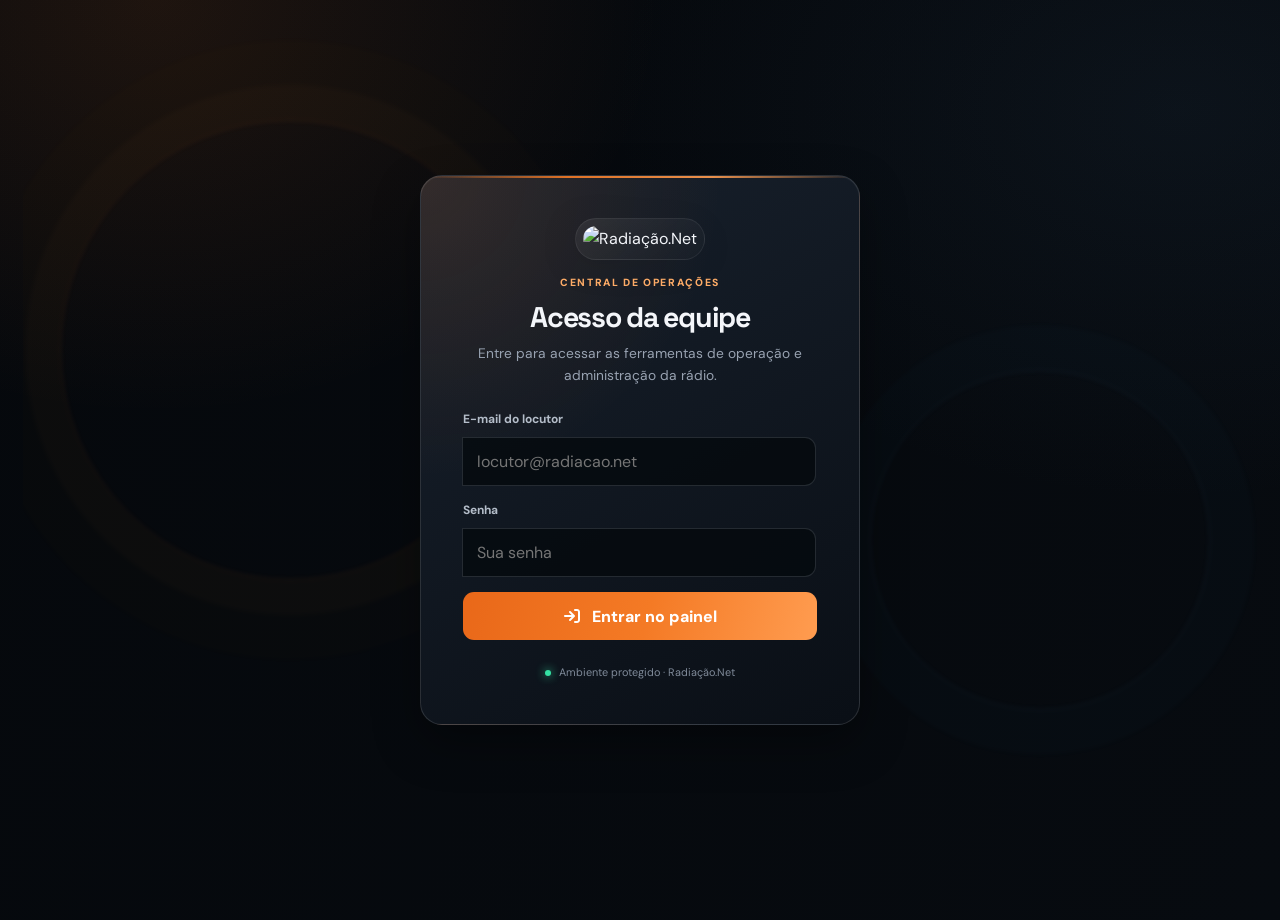
==== commit 9028e951: "Add files via upload" ====
--- a/painel.html
+++ b/painel.html
@@ -16,7 +16,7 @@
   <!-- Font Awesome permanece temporariamente para componentes legados. -->
   <link rel="stylesheet" href="https://cdnjs.cloudflare.com/ajax/libs/font-awesome/6.4.0/css/all.min.css">
   <link rel="stylesheet" href="./style.css?v=3.0">
-  <link rel="stylesheet" href="./painel.css?v=16.1">
+  <link rel="stylesheet" href="./painel.css?v=23.0">
 </head>
 <body>
   <div id="tela-login">
@@ -55,7 +55,7 @@
 
     <section id="admin-workspace" class="admin-workspace" hidden aria-label="Menu administrativo">
       <div class="admin-welcome">
-        <div><span class="admin-kicker">GESTÃO DA EMISSORA</span><h2>Painel Administrativo</h2><p>Ferramentas de gestão da emissora.</p></div>
+        <div><span class="admin-kicker">GESTÃO DA EMISSORA</span><h2>Central de Gestão</h2><p>Programação, equipe e parceiros em um só lugar.</p></div>
         <div class="admin-welcome-actions"><span class="admin-live-tag"><i class="bi bi-shield-lock-fill"></i> ACESSO ADMINISTRADOR</span><button type="button" class="admin-close-panel" id="btn-fechar-admin" aria-label="Fechar administração"><i class="bi bi-x-lg"></i></button></div>
       </div>
       <div class="admin-tabs" role="tablist" aria-label="Módulos administrativos">
@@ -65,11 +65,11 @@
         <button type="button" class="admin-tab" data-admin-tab="parceiros"><i class="fa-solid fa-handshake"></i> Parceiros</button>
       </div>
       <section class="admin-module active" id="admin-module-visao-geral">
-        <div class="admin-module-heading"><div><span class="admin-kicker">CENTRAL DE GESTÃO</span><h3>Visão geral</h3><p>Acompanhe os cadastros da emissora e acesse rapidamente cada área administrativa.</p></div><span class="admin-live-tag"><i class="bi bi-arrow-repeat"></i> DADOS EM TEMPO REAL</span></div>
+        <div class="admin-module-heading"><div><span class="admin-kicker">CENTRAL DE GESTÃO</span><h3>Visão geral</h3><p>Resumo dos cadastros da emissora. Selecione um módulo no menu acima para gerenciar.</p></div><span class="admin-live-tag"><i class="bi bi-arrow-repeat"></i> DADOS EM TEMPO REAL</span></div>
         <div class="admin-overview-grid">
-          <article class="admin-overview-card"><div class="admin-overview-icon"><i class="bi bi-calendar-week"></i></div><div class="admin-overview-label">Programação</div><strong id="overview-programas-total">—</strong><div class="admin-overview-detail"><span id="overview-programas-ativos">— ativos</span><span id="overview-programas-inativos">— inativos</span></div><button type="button" data-overview-open="programacao">Gerenciar programação <i class="bi bi-arrow-right"></i></button></article>
-          <article class="admin-overview-card"><div class="admin-overview-icon"><i class="bi bi-people-fill"></i></div><div class="admin-overview-label">Equipe</div><strong id="overview-equipe-total">—</strong><div class="admin-overview-detail"><span id="overview-equipe-ativos">— ativos</span><span id="overview-equipe-inativos">— inativos</span></div><button type="button" data-overview-open="equipe">Gerenciar equipe <i class="bi bi-arrow-right"></i></button></article>
-          <article class="admin-overview-card"><div class="admin-overview-icon"><i class="fa-solid fa-handshake"></i></div><div class="admin-overview-label">Parceiros</div><strong id="overview-parceiros-total">—</strong><div class="admin-overview-detail"><span id="overview-parceiros-ativos">— ativos</span><span id="overview-parceiros-inativos">— inativos</span></div><button type="button" data-overview-open="parceiros">Gerenciar parceiros <i class="bi bi-arrow-right"></i></button></article>
+          <article class="admin-overview-card"><div class="admin-overview-icon"><i class="bi bi-calendar-week"></i></div><div class="admin-overview-label">Programação</div><strong id="overview-programas-total">—</strong><div class="admin-overview-detail"><span id="overview-programas-ativos">— ativos</span><span id="overview-programas-inativos">— inativos</span></div></article>
+          <article class="admin-overview-card"><div class="admin-overview-icon"><i class="bi bi-people-fill"></i></div><div class="admin-overview-label">Equipe</div><strong id="overview-equipe-total">—</strong><div class="admin-overview-detail"><span id="overview-equipe-ativos">— ativos</span><span id="overview-equipe-inativos">— inativos</span></div></article>
+          <article class="admin-overview-card"><div class="admin-overview-icon"><i class="fa-solid fa-handshake"></i></div><div class="admin-overview-label">Parceiros</div><strong id="overview-parceiros-total">—</strong><div class="admin-overview-detail"><span id="overview-parceiros-ativos">— ativos</span><span id="overview-parceiros-inativos">— inativos</span></div></article>
         </div>
         <div class="admin-overview-bottom"><div><span class="admin-kicker">ATALHOS</span><h4>Ações rápidas</h4><p>Comece uma tarefa sem precisar navegar primeiro pelo módulo.</p></div><div class="admin-overview-actions"><button type="button" data-overview-new="programa"><i class="bi bi-plus-lg"></i> Novo programa</button><button type="button" data-overview-new="integrante"><i class="bi bi-person-plus-fill"></i> Novo integrante</button><button type="button" data-overview-new="parceiro"><i class="fa-solid fa-handshake"></i> Novo parceiro</button></div></div>
       </section>
--- a/painel.css
+++ b/painel.css
@@ -1117,240 +1117,607 @@
 @media(max-width:360px){.brand-overline{font-size:.43rem}.brand-lockup h1{font-size:.83rem}.header-actions .btn-flat{padding:0 5px;font-size:.54rem}.monitoring{font-size:.43rem;letter-spacing:.04em}.section-label{font-size:.5rem;letter-spacing:.06em}.admin-welcome h2{font-size:.94rem}.admin-live-tag{display:none}.admin-tab{font-size:.53rem;padding-inline:5px}.admin-module-heading>.admin-action{font-size:.51rem;padding-inline:5px}.admin-overview-actions button{font-size:.51rem}}
 @media(prefers-reduced-motion:reduce){.monitoring span{animation:none!important}}
 
-
-/* ======================================================================
-   RADIAÇÃO.NET · AJUSTES DE INTERFACE v16.1
-   Correções pontuais: navegação mobile, ícone de parceiros e atalhos.
-   ====================================================================== */
-/* Os quatro módulos devem caber na largura disponível sem corte lateral. */
-.admin-tabs{
-  display:grid;
-  grid-template-columns:repeat(4,minmax(0,1fr));
-  gap:5px;
-  overflow:visible;
-  min-width:0;
-}
-.admin-tab{
-  min-width:0;
-  width:100%;
-  flex:initial;
-  white-space:normal;
-  padding-inline:8px;
-  overflow-wrap:anywhere;
-}
-.admin-tab i{flex:0 0 auto}
-
-/* Atalhos como pequenas ações em formato de cartão horizontal. */
-.admin-overview-bottom{
-  display:grid;
-  grid-template-columns:minmax(0,1fr);
-  gap:10px;
-}
-.admin-overview-bottom>div:first-child{min-width:0}
-.admin-overview-actions{
-  display:grid;
-  grid-template-columns:repeat(3,minmax(0,1fr));
-  gap:7px;
-  width:100%;
-}
-.admin-overview-actions button{
-  display:flex;
-  align-items:center;
-  justify-content:flex-start;
-  gap:9px;
-  min-width:0;
-  min-height:42px;
-  padding:8px 10px;
-  border:1px solid rgba(255,155,69,.19);
-  border-radius:9px;
-  background:linear-gradient(145deg,rgba(255,255,255,.045),rgba(255,255,255,.018));
-  color:#ffc18e;
-  text-align:left;
-  line-height:1.2;
-}
-.admin-overview-actions button i:first-child{
-  display:grid;
-  place-items:center;
-  width:27px;
-  height:27px;
-  flex:0 0 27px;
-  border-radius:7px;
-  background:rgba(244,116,31,.14);
-  color:#ff9a42;
-}
-.admin-overview-actions button:hover{
-  background:rgba(244,116,31,.12);
-  border-color:rgba(255,155,69,.38);
-}
-@media(max-width:620px){
-  .admin-tabs{grid-template-columns:repeat(4,minmax(0,1fr));gap:3px;padding:3px}
-  .admin-tab{display:flex;flex-direction:column;align-items:center;justify-content:center;gap:3px;min-height:42px;padding:5px 2px;font-size:.58rem;line-height:1.1;text-align:center}
-  .admin-tab i{font-size:.75rem}
-  .admin-overview-bottom{display:grid;grid-template-columns:minmax(0,1fr);align-items:stretch;gap:7px;padding:8px}
-  .admin-overview-actions{grid-template-columns:repeat(2,minmax(0,1fr));gap:6px}
-  .admin-overview-actions button{min-height:38px;padding:6px 7px;font-size:.62rem;gap:6px}
-  .admin-overview-actions button:last-child{grid-column:auto}
-  .admin-overview-actions button i:first-child{width:25px;height:25px;flex-basis:25px}
-}
-@media(max-width:360px){
-  .admin-tab{font-size:.53rem;padding-inline:1px}
-  .admin-tab i{font-size:.68rem}
-  .admin-overview-actions{grid-template-columns:1fr}
-  .admin-overview-actions button{min-height:36px;font-size:.61rem}
-}
-
-
-/* ======================================================================
-   RADIAÇÃO.NET · v16.3 — CABEÇALHO MOBILE
-   Marca à esquerda; ações em duas linhas à direita.
-   ====================================================================== */
-@media (max-width: 620px) {
+/* ============================================================================
+   RADIAÇÃO.NET · DESIGN SYSTEM + RESPONSIVE LAYOUT v17.0
+   Base: Bootstrap 5.3.8 + Bootstrap Icons 1.13.1 + Font Awesome 6.4 legacy.
+   Responsividade por viewport e por espaço real do componente (container query).
+   ============================================================================ */
+
+:root {
+  --rn-bg: #090b0f;
+  --rn-surface: #141a22;
+  --rn-surface-raised: #1b222c;
+  --rn-border: rgba(255,255,255,.09);
+  --rn-border-strong: rgba(255,155,69,.25);
+  --rn-orange: #ff9a42;
+  --rn-orange-soft: #ffc18e;
+  --rn-green: #69cfa9;
+  --rn-red: #a92f38;
+  --rn-radius-sm: 8px;
+  --rn-radius-md: 12px;
+  --rn-radius-lg: 16px;
+  --rn-space-1: 4px;
+  --rn-space-2: 8px;
+  --rn-space-3: 12px;
+  --rn-space-4: 16px;
+  --rn-control-height: 36px;
+  --rn-content-gap: 12px;
+}
+
+/* Base resiliente: nenhum componente deve forçar largura além do contêiner. */
+#tela-dashboard,
+.app-header,
+.broadcast-panel,
+#admin-workspace,
+.admin-module,
+.work-grid,
+.side-stack,
+.admin-overview-grid,
+.admin-overview-card,
+.admin-overview-bottom,
+.admin-overview-actions {
+  min-width: 0;
+  max-width: 100%;
+}
+
+#admin-workspace {
+  container-name: admin-area;
+  container-type: inline-size;
+}
+
+.broadcast-panel {
+  container-name: broadcast-area;
+  container-type: inline-size;
+}
+
+/* --------------------------------------------------------------------------
+   1. CABEÇALHO — desktop amplo
+   -------------------------------------------------------------------------- */
+.app-header {
+  display: flex;
+  align-items: center;
+  justify-content: space-between;
+  flex-wrap: nowrap;
+  gap: 14px;
+  min-height: 0;
+  padding: 8px 0 10px;
+}
+
+.brand-lockup {
+  flex: 0 1 auto;
+  min-width: 0;
+}
+
+.brand-lockup > div:last-child { min-width: 0; }
+.brand-lockup h1 { overflow-wrap: anywhere; }
+.brand-lockup p { line-height: 1.25; }
+
+.header-right {
+  display: flex;
+  align-items: center;
+  justify-content: flex-end;
+  flex: 0 1 auto;
+  width: auto;
+  min-width: 0;
+  gap: 8px;
+}
+
+.header-actions {
+  display: flex;
+  align-items: center;
+  justify-content: flex-end;
+  flex-wrap: wrap;
+  gap: 6px;
+  width: auto;
+  min-width: 0;
+}
+
+.header-actions .btn-flat {
+  min-width: 0;
+  min-height: var(--rn-control-height);
+  height: var(--rn-control-height);
+  padding-inline: 10px;
+  white-space: nowrap;
+}
+
+.btn-flat.btn-exit,
+.header-actions #btn-logout {
+  color: #fff;
+  background: linear-gradient(145deg, #a92f38, #7f202b);
+  border-color: rgba(255,112,122,.42);
+}
+
+.btn-flat.btn-exit:hover,
+.header-actions #btn-logout:hover {
+  background: linear-gradient(145deg, #c43b45, #982631);
+  border-color: rgba(255,135,143,.7);
+}
+
+/* --------------------------------------------------------------------------
+   2. CENTRAL DE TRANSMISSÃO — base e indicadores
+   -------------------------------------------------------------------------- */
+.broadcast-panel { padding: 14px 16px 10px; }
+.broadcast-main { min-width: 0; }
+.broadcast-copy { min-width: 0; }
+.broadcast-copy .info-value,
+.broadcast-copy .info-label { overflow-wrap: anywhere; }
+
+.broadcast-main .broadcast-stats {
+  display: grid !important;
+  grid-template-columns: repeat(2, minmax(0,1fr)) !important;
+  align-content: center;
+  align-items: stretch;
+  gap: 8px;
+  min-width: 0;
+  width: 100%;
+}
+
+.broadcast-main .broadcast-stats .audience-block {
+  display: flex;
+  align-items: center;
+  min-width: 0;
+  min-height: 58px !important;
+  padding: 8px 9px !important;
+  gap: 8px !important;
+}
+
+.broadcast-main .audience-icon {
+  width: 29px;
+  height: 29px;
+  flex: 0 0 29px;
+}
+
+.broadcast-main .audience-number { line-height: 1; }
+.broadcast-main .audience-caption { overflow-wrap: anywhere; }
+
+/* --------------------------------------------------------------------------
+   3. ADMINISTRAÇÃO — navegação, cabeçalho, cartões e atalhos
+   -------------------------------------------------------------------------- */
+.admin-welcome {
+  display: flex;
+  align-items: center;
+  justify-content: space-between;
+  gap: 12px;
+}
+
+.admin-welcome > div:first-child { min-width: 0; }
+.admin-welcome h2 { line-height: 1.12; }
+.admin-welcome p { line-height: 1.35; }
+.admin-welcome-actions {
+  display: flex;
+  align-items: center;
+  justify-content: flex-end;
+  flex: 0 0 auto;
+  width: auto;
+  gap: 8px;
+}
+
+.admin-tabs {
+  display: grid;
+  grid-template-columns: repeat(4, minmax(0,1fr));
+  gap: 5px;
+  min-width: 0;
+  overflow: visible;
+}
+
+.admin-tab {
+  display: flex;
+  align-items: center;
+  justify-content: center;
+  min-width: 0;
+  width: 100%;
+  gap: 7px;
+  padding-inline: 8px;
+  white-space: normal;
+  text-align: center;
+}
+
+.admin-tab i { flex: 0 0 auto; }
+.admin-module { min-width: 0; }
+.admin-module-heading { min-width: 0; }
+.admin-module-heading > div:first-child { min-width: 0; }
+
+.admin-overview-grid {
+  display: grid;
+  grid-template-columns: repeat(3, minmax(0,1fr));
+  align-items: stretch;
+  gap: 10px;
+  min-width: 0;
+}
+
+.admin-overview-card { min-width: 0; }
+.admin-overview-card > strong { font-variant-numeric: tabular-nums; }
+.admin-overview-detail { flex-wrap: wrap; }
+
+.admin-overview-bottom {
+  display: grid;
+  grid-template-columns: minmax(180px,.8fr) minmax(0,1.5fr);
+  align-items: center;
+  gap: 12px;
+}
+
+.admin-overview-bottom > div:first-child { min-width: 0; }
+.admin-overview-actions {
+  display: grid;
+  grid-template-columns: repeat(3,minmax(0,1fr));
+  align-items: stretch;
+  gap: 8px;
+  width: 100%;
+  min-width: 0;
+}
+
+.admin-overview-actions button {
+  display: flex;
+  align-items: center;
+  justify-content: flex-start;
+  min-width: 0;
+  min-height: 42px;
+  padding: 8px 10px;
+  gap: 8px;
+  border: 1px solid var(--rn-border-strong);
+  border-radius: var(--rn-radius-sm);
+  background: linear-gradient(145deg,rgba(255,255,255,.045),rgba(255,255,255,.018));
+  color: var(--rn-orange-soft);
+  text-align: left;
+  line-height: 1.2;
+}
+
+.admin-overview-actions button i:first-child {
+  display: grid;
+  place-items: center;
+  width: 28px;
+  height: 28px;
+  flex: 0 0 28px;
+  border-radius: 7px;
+  background: rgba(244,116,31,.14);
+  color: var(--rn-orange);
+}
+
+.admin-overview-actions button:hover {
+  background: rgba(244,116,31,.12);
+  border-color: rgba(255,155,69,.4);
+}
+
+/* --------------------------------------------------------------------------
+   4. MODO ESTÚDIO / RADIOBOSS — janela fixa intermediária (600–900 px)
+   A largura do viewport pode ser grande; o layout também responde ao
+   contêiner real de cada módulo por meio das regras @container abaixo.
+   -------------------------------------------------------------------------- */
+@media (min-width: 600px) and (max-width: 900px) {
+  body { padding-inline: 12px; }
+
   .app-header {
     display: grid;
-    grid-template-columns: minmax(0, 1fr) auto;
+    grid-template-columns: minmax(0,1fr) 218px;
     grid-template-rows: auto auto;
     align-items: center;
-    column-gap: 8px;
-    row-gap: 5px;
-    flex-direction: initial;
-    flex-wrap: initial;
-    padding: 8px 0;
-  }
-
-  .brand-lockup {
-    grid-column: 1;
-    grid-row: 1;
-    min-width: 0;
-    align-self: center;
-    gap: 7px;
-  }
-
-  .brand-logo {
-    width: 34px;
-    height: 34px;
-    flex: 0 0 34px;
-  }
-
-  .brand-overline {
-    font-size: .43rem;
-    letter-spacing: .09em;
-    white-space: nowrap;
-  }
-
-  .brand-lockup h1 {
-    font-size: .82rem;
-    line-height: 1.12;
-    white-space: nowrap;
-  }
-
-  .brand-lockup p {
-    font-size: .55rem;
-    margin-top: 2px;
-    white-space: nowrap;
-  }
-
+    column-gap: 12px;
+    row-gap: 7px;
+    padding: 8px 0 10px;
+  }
+
+  .brand-lockup { grid-column: 1; grid-row: 1; }
   .header-right {
     display: contents;
   }
-
   .status-badge {
     grid-column: 1;
     grid-row: 2;
     justify-self: start;
     align-self: center;
-    min-height: 25px;
-    padding: 4px 7px;
-    font-size: .52rem;
-  }
-
+  }
   .header-actions {
     grid-column: 2;
     grid-row: 1 / span 2;
     display: grid;
-    grid-template-columns: repeat(2, minmax(0, 1fr));
-    grid-template-rows: repeat(2, 30px);
+    grid-template-columns: repeat(2,minmax(0,1fr));
+    grid-template-rows: repeat(2,36px);
     align-content: center;
+    gap: 6px;
+    width: 218px;
+  }
+  .header-actions .btn-flat {
+    display: inline-flex;
+    justify-content: center;
+    width: 100%;
+    min-height: 36px;
+    height: 36px;
+    padding-inline: 5px;
     gap: 5px;
-    width: 150px;
-    min-width: 0;
-    flex: initial;
-  }
-
+    font-size: .66rem;
+  }
+  #btn-instalar-painel { grid-column: 1; grid-row: 1; }
+  #btn-logout { grid-column: 2; grid-row: 1; }
+  #btn-admin-menu { grid-column: 1; grid-row: 2; }
+  #btn-alertas { grid-column: 2; grid-row: 2; }
+
+  .broadcast-panel { padding: 12px 12px 9px; }
+  .admin-workspace { padding: 13px; }
+  .admin-module { padding: 11px; }
+}
+
+/* --------------------------------------------------------------------------
+   5. CONTAINER QUERIES — componentes reagem ao espaço que realmente recebem
+   -------------------------------------------------------------------------- */
+@container broadcast-area (min-width: 600px) {
+  .broadcast-main {
+    grid-template-columns: 76px minmax(0,1fr) minmax(190px, .82fr);
+    align-items: center;
+    gap: 12px;
+  }
+  .broadcast-art-wrap { width: 76px; height: 76px; }
+  .broadcast-main .broadcast-stats { gap: 6px; }
+  .broadcast-main .broadcast-stats .audience-block {
+    min-height: 64px !important;
+    padding: 7px !important;
+    gap: 6px !important;
+  }
+  .broadcast-main .audience-icon {
+    width: 26px;
+    height: 26px;
+    flex-basis: 26px;
+  }
+  .broadcast-main .audience-caption {
+    font-size: .48rem;
+    letter-spacing: .02em;
+  }
+}
+
+@container broadcast-area (max-width: 599px) {
+  .broadcast-main {
+    grid-template-columns: 58px minmax(0,1fr);
+    gap: 9px;
+    align-items: center;
+  }
+  .broadcast-art-wrap { width: 58px; height: 58px; }
+  .broadcast-main .broadcast-stats { grid-column: 1 / -1; }
+}
+
+@container admin-area (max-width: 900px) {
+  .admin-overview-grid {
+    grid-template-columns: minmax(0,1fr);
+    gap: 8px;
+    margin-block: 9px;
+  }
+  .admin-overview-card {
+    display: grid;
+    grid-template-columns: 34px minmax(0,1fr) auto;
+    align-items: center;
+    column-gap: 9px;
+    row-gap: 2px;
+    padding: 9px 11px;
+  }
+  .admin-overview-icon {
+    grid-column: 1;
+    grid-row: 1 / span 2;
+    width: 30px;
+    height: 30px;
+    margin: 0;
+  }
+  .admin-overview-label {
+    grid-column: 2;
+    grid-row: 1;
+    align-self: end;
+  }
+  .admin-overview-card > strong {
+    grid-column: 3;
+    grid-row: 1 / span 2;
+    margin: 0;
+    font-size: 1.3rem;
+    line-height: 1;
+  }
+  .admin-overview-detail {
+    grid-column: 2;
+    grid-row: 2;
+    gap: 4px 9px;
+  }
+  .admin-overview-card > button {
+    grid-column: 1 / -1;
+    margin-top: 5px;
+    padding-top: 5px;
+  }
+  .admin-overview-bottom {
+    grid-template-columns: minmax(0,1fr);
+    gap: 8px;
+    padding: 10px;
+  }
+  .admin-overview-actions { grid-template-columns: repeat(3,minmax(0,1fr)); }
+}
+
+@container admin-area (max-width: 520px) {
+  .admin-welcome { align-items: center; gap: 7px; padding-bottom: 9px; }
+  .admin-welcome > div:first-child { padding-left: 9px; }
+  .admin-welcome h2 { font-size: 1.02rem; }
+  .admin-welcome p { font-size: .62rem; }
+  .admin-live-tag { padding: 5px 6px; font-size: 0; }
+  .admin-live-tag i { font-size: .78rem; }
+  .admin-close-panel { width: 30px; height: 30px; flex-basis: 30px; }
+  .admin-tabs { gap: 3px; padding: 3px; }
+  .admin-tab {
+    display: flex;
+    flex-direction: column;
+    align-items: center;
+    justify-content: center;
+    min-height: 43px;
+    padding: 5px 2px;
+    gap: 4px;
+    font-size: .59rem;
+    line-height: 1.1;
+  }
+  .admin-tab i { font-size: .78rem; }
+  .admin-module { padding: 10px 9px; }
+  .admin-module-heading { align-items: center; gap: 7px; }
+  .admin-overview-actions { grid-template-columns: repeat(2,minmax(0,1fr)); gap: 6px; }
+  .admin-overview-actions button { min-height: 40px; padding: 6px 7px; font-size: .62rem; }
+}
+
+/* --------------------------------------------------------------------------
+   6. MOBILE — confortável, sem overflow e com alvos de toque adequados
+   -------------------------------------------------------------------------- */
+@media (max-width: 599px) {
+  body { padding-inline: 10px; padding-bottom: 16px; }
+
+  .app-header {
+    display: grid;
+    grid-template-columns: minmax(0,1fr);
+    gap: 8px;
+    padding: 9px 0 10px;
+  }
+  .brand-lockup { gap: 9px; }
+  .brand-logo { width: 40px; height: 40px; flex: 0 0 40px; }
+  .brand-overline { font-size: .48rem; }
+  .brand-lockup h1 { font-size: .94rem; line-height: 1.15; }
+  .brand-lockup p { font-size: .61rem; }
+
+  .header-right {
+    display: grid;
+    grid-template-columns: minmax(0,1fr);
+    width: 100%;
+    gap: 7px;
+  }
+  .status-badge { justify-self: start; padding: 5px 8px; font-size: .56rem; }
+  .header-actions {
+    display: grid;
+    grid-template-columns: repeat(2,minmax(0,1fr));
+    grid-template-rows: repeat(2,38px);
+    width: 100%;
+    gap: 6px;
+  }
   .header-actions .btn-flat {
     display: inline-flex;
     align-items: center;
     justify-content: center;
     width: 100%;
     min-width: 0;
-    min-height: 30px;
-    height: 30px;
-    padding: 0 5px;
-    gap: 4px;
-    font-size: .52rem;
-    line-height: 1;
-    white-space: nowrap;
-  }
-
-  /* Ordem visual solicitada:
-     linha 1: Instalar | Sair
-     linha 2: Voltar ao Locutor/Administração | Alertas */
+    min-height: 38px;
+    height: 38px;
+    padding-inline: 7px;
+    gap: 6px;
+    font-size: .65rem;
+  }
   #btn-instalar-painel { grid-column: 1; grid-row: 1; }
   #btn-logout { grid-column: 2; grid-row: 1; }
   #btn-admin-menu { grid-column: 1; grid-row: 2; }
   #btn-alertas { grid-column: 2; grid-row: 2; }
 
-  .header-actions .btn-exit,
-  .header-actions #btn-logout {
-    color: #fff;
-    background: linear-gradient(145deg, #a92f38, #7f202b);
-    border-color: rgba(255, 112, 122, .48);
-    box-shadow: inset 0 1px 0 rgba(255,255,255,.08);
-  }
-
-  .header-actions .btn-exit:hover,
-  .header-actions #btn-logout:hover {
-    background: linear-gradient(145deg, #c43b45, #982631);
-    border-color: rgba(255, 135, 143, .7);
-  }
-
-  .header-actions .btn-flat i {
-    font-size: .62rem;
-    flex: 0 0 auto;
-  }
-}
-
-@media (max-width: 360px) {
-  .app-header {
-    column-gap: 5px;
-  }
-  .brand-logo {
-    width: 30px;
-    height: 30px;
-    flex-basis: 30px;
-  }
-  .brand-lockup h1 { font-size: .75rem; }
-  .brand-overline { font-size: .39rem; }
-  .brand-lockup p { font-size: .51rem; }
-  .header-actions { width: 140px; gap: 4px; }
-  .header-actions .btn-flat { font-size: .48rem; padding-inline: 3px; }
-}
-
-
-/* ======================================================================
-   RADIAÇÃO.NET · v16.5 — CABEÇALHO MOBILE EQUILIBRADO
-   Mantém a composição lateral da v16.3, com mais respiro e legibilidade.
-   ====================================================================== */
-@media (max-width: 620px) {
+  .broadcast-panel { padding: 11px 10px 8px; }
+  .broadcast-topline { gap: 7px; }
+  .broadcast-main { padding: 9px 0; }
+  .broadcast-main .broadcast-stats .audience-block {
+    min-height: 54px !important;
+    padding: 7px !important;
+    gap: 6px !important;
+  }
+  .broadcast-main .audience-icon { width: 26px; height: 26px; flex-basis: 26px; }
+  .broadcast-main .audience-caption { font-size: .44rem; }
+
+  body.modo-administracao #admin-workspace {
+    padding: 11px 9px;
+    margin: 9px 0 11px;
+    border-radius: 13px;
+  }
+  .admin-welcome { gap: 7px; }
+  .admin-tabs { margin: 9px 0 10px; }
+  .admin-overview-grid { gap: 7px; }
+  .admin-overview-card { padding: 8px 9px; }
+  .admin-overview-bottom { padding: 9px; }
+  .admin-overview-actions button { min-height: 40px; }
+}
+
+@media (max-width: 380px) {
+  body { padding-inline: 8px; }
+  .brand-logo { width: 36px; height: 36px; flex-basis: 36px; }
+  .brand-lockup h1 { font-size: .88rem; }
+  .header-actions { grid-template-rows: repeat(2,36px); gap: 5px; }
+  .header-actions .btn-flat { min-height: 36px; height: 36px; font-size: .61rem; padding-inline: 5px; }
+  .admin-tab { font-size: .54rem; }
+  .admin-overview-actions { grid-template-columns: minmax(0,1fr); }
+}
+
+@media (prefers-reduced-motion: reduce) {
+  *, *::before, *::after { scroll-behavior: auto !important; animation-duration: .01ms !important; animation-iteration-count: 1 !important; transition-duration: .01ms !important; }
+}
+
+
+/* ==========================================================================
+   RADIAÇÃO.NET · v17.1 — HEADER STATUS + NAVEGAÇÃO SEM REDUNDÂNCIA
+   O status Auto DJ fica no topo à direita; os módulos são acessados pelo
+   menu administrativo, enquanto os cartões passam a ser indicadores.
+   ========================================================================== */
+
+/* RadioBOSS / janela intermediária: status acima das ações, no canto direito. */
+@media (min-width: 600px) and (max-width: 900px) {
   .app-header {
     display: grid;
-    grid-template-columns: minmax(0, 1fr) 184px;
+    grid-template-columns: minmax(0,1fr) 218px;
+    grid-template-rows: auto;
+    align-items: center;
+    column-gap: 12px;
+    row-gap: 0;
+  }
+
+  .brand-lockup {
+    grid-column: 1;
+    grid-row: 1;
+    min-width: 0;
+  }
+
+  .header-right {
+    grid-column: 2;
+    grid-row: 1;
+    display: grid;
+    grid-template-columns: minmax(0,1fr);
+    grid-template-rows: auto auto;
+    align-content: center;
+    justify-items: stretch;
+    gap: 7px;
+    width: 218px;
+  }
+
+  .status-badge {
+    grid-column: 1;
+    grid-row: 1;
+    justify-self: end;
+    padding: 5px 9px;
+    min-height: 26px;
+  }
+
+  .header-actions {
+    grid-column: 1;
+    grid-row: 2;
+    display: grid;
+    grid-template-columns: repeat(2,minmax(0,1fr));
+    grid-template-rows: repeat(2,34px);
+    width: 100%;
+    gap: 5px;
+  }
+
+  .header-actions .btn-flat {
+    width: 100%;
+    min-width: 0;
+    min-height: 34px;
+    height: 34px;
+    padding-inline: 5px;
+    gap: 5px;
+    font-size: .62rem;
+  }
+
+  #btn-instalar-painel { grid-column: 1; grid-row: 1; }
+  #btn-logout { grid-column: 2; grid-row: 1; }
+  #btn-admin-menu { grid-column: 1; grid-row: 2; }
+  #btn-alertas { grid-column: 2; grid-row: 2; }
+}
+
+/* Mobile: marca à esquerda e status no canto superior direito.
+   Ações ocupam a linha seguinte, sem deixar o status isolado. */
+@media (max-width: 599px) {
+  .app-header {
+    display: grid;
+    grid-template-columns: minmax(0,1fr) auto;
     grid-template-rows: auto auto;
     align-items: center;
-    column-gap: 9px;
-    row-gap: 6px;
-    padding: 9px 0 10px;
-    flex-direction: initial;
-    flex-wrap: initial;
+    column-gap: 7px;
+    row-gap: 8px;
   }
 
   .brand-lockup {
@@ -1358,141 +1725,1249 @@
     grid-row: 1;
     min-width: 0;
     gap: 8px;
-    align-items: center;
-  }
-
-  .brand-logo {
-    width: 38px;
-    height: 38px;
-    flex: 0 0 38px;
-  }
-
-  .brand-overline {
-    font-size: .45rem;
-    letter-spacing: .09em;
+  }
+
+  .header-right { display: contents; }
+
+  .status-badge {
+    grid-column: 2;
+    grid-row: 1;
+    justify-self: end;
+    align-self: start;
+    padding: 5px 7px;
+    font-size: .52rem;
+    letter-spacing: .025em;
     white-space: nowrap;
   }
 
-  .brand-lockup h1 {
-    font-size: .82rem;
-    line-height: 1.15;
-    white-space: normal;
-  }
-
-  .brand-lockup p {
-    font-size: .56rem;
-    line-height: 1.2;
-    margin-top: 2px;
-  }
-
-  .header-right {
-    display: contents;
-  }
-
-  .status-badge {
-    grid-column: 1;
+  .header-actions {
+    grid-column: 1 / -1;
     grid-row: 2;
-    justify-self: start;
-    align-self: center;
-    min-height: 26px;
-    padding: 5px 8px;
-    font-size: .54rem;
-  }
-
-  .header-actions {
-    grid-column: 2;
-    grid-row: 1 / span 2;
     display: grid;
-    grid-template-columns: repeat(2, minmax(0, 1fr));
-    grid-template-rows: repeat(2, 34px);
-    align-content: center;
+    grid-template-columns: repeat(2,minmax(0,1fr));
+    grid-template-rows: repeat(2,36px);
+    width: 100%;
     gap: 6px;
-    width: 184px;
-    min-width: 0;
-    flex: initial;
   }
 
   .header-actions .btn-flat {
-    display: inline-flex;
-    align-items: center;
-    justify-content: center;
     width: 100%;
     min-width: 0;
-    min-height: 34px;
-    height: 34px;
-    padding: 0 5px;
-    gap: 4px;
-    font-size: .52rem;
-    line-height: 1.05;
-    white-space: nowrap;
+    min-height: 36px;
+    height: 36px;
+    padding-inline: 7px;
+    font-size: .62rem;
   }
 
   #btn-instalar-painel { grid-column: 1; grid-row: 1; }
   #btn-logout { grid-column: 2; grid-row: 1; }
   #btn-admin-menu { grid-column: 1; grid-row: 2; }
   #btn-alertas { grid-column: 2; grid-row: 2; }
-
-  .header-actions .btn-exit,
-  .header-actions #btn-logout {
-    color: #fff;
-    background: linear-gradient(145deg, #a92f38, #7f202b);
-    border-color: rgba(255, 112, 122, .48);
-  }
-
-  .header-actions .btn-flat i {
-    font-size: .61rem;
-    flex: 0 0 auto;
-  }
-}
-
-/* Em aparelhos muito estreitos, prioriza largura e leitura:
-   identificação acima e grade de ações ocupando toda a linha. */
-@media (max-width: 390px) {
+}
+
+/* Indicadores da Visão Geral: sem links repetindo o menu de navegação.
+   Em contêineres médios ou largos, os três ficam lado a lado. */
+.admin-overview-card {
+  min-height: 0;
+}
+
+.admin-overview-card > button {
+  display: none !important;
+}
+
+@container admin-area (min-width: 560px) {
+  .admin-overview-grid {
+    grid-template-columns: repeat(3,minmax(0,1fr));
+    gap: 8px;
+    margin: 10px 0 12px;
+  }
+
+  .admin-overview-card {
+    display: grid;
+    grid-template-columns: 28px minmax(0,1fr) auto;
+    grid-template-rows: auto auto;
+    align-items: center;
+    column-gap: 7px;
+    row-gap: 2px;
+    padding: 10px 9px;
+    border-radius: 11px;
+  }
+
+  .admin-overview-icon {
+    grid-column: 1;
+    grid-row: 1 / span 2;
+    width: 27px;
+    height: 27px;
+    margin: 0;
+    font-size: .76rem;
+  }
+
+  .admin-overview-label {
+    grid-column: 2;
+    grid-row: 1;
+    align-self: end;
+    font-size: .59rem;
+    line-height: 1.1;
+  }
+
+  .admin-overview-card > strong {
+    grid-column: 3;
+    grid-row: 1 / span 2;
+    margin: 0;
+    font-size: 1.3rem;
+    line-height: 1;
+  }
+
+  .admin-overview-detail {
+    grid-column: 2;
+    grid-row: 2;
+    display: flex;
+    flex-wrap: wrap;
+    gap: 2px 6px;
+    font-size: .52rem;
+    line-height: 1.2;
+  }
+}
+
+/* Em áreas estreitas, um indicador por linha, mantendo formato horizontal. */
+@container admin-area (max-width: 559px) {
+  .admin-overview-grid {
+    grid-template-columns: minmax(0,1fr);
+    gap: 6px;
+    margin: 8px 0 10px;
+  }
+
+  .admin-overview-card {
+    display: grid;
+    grid-template-columns: 30px minmax(0,1fr) auto;
+    grid-template-rows: auto auto;
+    align-items: center;
+    column-gap: 8px;
+    row-gap: 2px;
+    padding: 8px 10px;
+  }
+
+  .admin-overview-icon {
+    grid-column: 1;
+    grid-row: 1 / span 2;
+    width: 28px;
+    height: 28px;
+    margin: 0;
+  }
+
+  .admin-overview-label {
+    grid-column: 2;
+    grid-row: 1;
+    align-self: end;
+  }
+
+  .admin-overview-card > strong {
+    grid-column: 3;
+    grid-row: 1 / span 2;
+    margin: 0;
+    font-size: 1.2rem;
+    line-height: 1;
+  }
+
+  .admin-overview-detail {
+    grid-column: 2;
+    grid-row: 2;
+    display: flex;
+    flex-wrap: wrap;
+    gap: 2px 7px;
+    font-size: .55rem;
+  }
+}
+
+/* Os atalhos continuam sendo ações; não duplicam a navegação dos módulos. */
+.admin-overview-bottom {
+  margin-top: 10px;
+}
+
+@media (max-width: 599px) {
+  .admin-overview-bottom {
+    margin-top: 8px;
+  }
+}
+
+
+/* ==========================================================================
+   RADIAÇÃO.NET · v17.2 — MOBILE KPI TRIO
+   No mobile, os três indicadores ficam em uma única linha, com número em
+   destaque e identificação logo abaixo, seguindo a referência enviada.
+   ========================================================================== */
+@media (max-width: 599px) {
+  .admin-overview-grid {
+    display: grid !important;
+    grid-template-columns: repeat(3, minmax(0, 1fr)) !important;
+    gap: 7px !important;
+    align-items: stretch;
+    margin: 9px 0 11px !important;
+  }
+
+  .admin-overview-card {
+    min-width: 0;
+    min-height: 76px;
+    padding: 10px 4px 8px !important;
+    display: flex !important;
+    flex-direction: column;
+    align-items: center;
+    justify-content: center;
+    gap: 3px;
+    text-align: center;
+    border-radius: 10px;
+  }
+
+  .admin-overview-card .admin-overview-icon {
+    display: none !important;
+  }
+
+  .admin-overview-card > strong {
+    order: 1;
+    display: block;
+    margin: 0 !important;
+    font-size: clamp(1.45rem, 6vw, 1.85rem) !important;
+    font-weight: 800;
+    line-height: 1;
+    letter-spacing: -.035em;
+  }
+
+  .admin-overview-card .admin-overview-label {
+    order: 2;
+    display: block;
+    min-width: 0;
+    max-width: 100%;
+    margin: 1px 0 0;
+    font-size: clamp(.49rem, 2.15vw, .61rem) !important;
+    line-height: 1.2;
+    text-align: center;
+    overflow-wrap: anywhere;
+  }
+
+  .admin-overview-card .admin-overview-detail {
+    order: 3;
+    display: flex !important;
+    justify-content: center;
+    flex-wrap: wrap;
+    gap: 1px 4px;
+    margin-top: 2px;
+    font-size: clamp(.43rem, 1.8vw, .52rem) !important;
+    line-height: 1.15;
+    text-align: center;
+  }
+
+  .admin-overview-card > button {
+    display: none !important;
+  }
+}
+
+/* Em telas extremamente estreitas, mantém os três indicadores em linha,
+   mas reduz apenas a tipografia e os intervalos, sem quebrar o grid. */
+@media (max-width: 370px) {
+  .admin-overview-grid { gap: 5px !important; }
+  .admin-overview-card {
+    min-height: 70px;
+    padding: 8px 2px 7px !important;
+  }
+  .admin-overview-card > strong { font-size: 1.35rem !important; }
+  .admin-overview-card .admin-overview-label { font-size: .47rem !important; }
+  .admin-overview-card .admin-overview-detail { font-size: .41rem !important; }
+}
+
+
+/* ==========================================================================
+   RADIAÇÃO.NET · v17.3 — CENTRALIZAÇÃO DOS INDICADORES MOBILE
+   Corrige alinhamento dos textos internos nos três cartões da Visão Geral.
+   ========================================================================== */
+@media (max-width: 599px) {
+  .admin-overview-grid .admin-overview-card {
+    text-align: center !important;
+    align-items: center !important;
+    justify-content: center !important;
+  }
+
+  .admin-overview-grid .admin-overview-card > strong,
+  .admin-overview-grid .admin-overview-card .admin-overview-label,
+  .admin-overview-grid .admin-overview-card .admin-overview-detail {
+    width: 100% !important;
+    max-width: 100% !important;
+    text-align: center !important;
+    justify-content: center !important;
+    align-self: center !important;
+    margin-left: auto !important;
+    margin-right: auto !important;
+  }
+
+  .admin-overview-grid .admin-overview-card .admin-overview-detail {
+    display: flex !important;
+    flex-direction: row !important;
+    align-items: center !important;
+    flex-wrap: wrap !important;
+  }
+
+  .admin-overview-grid .admin-overview-card .admin-overview-detail span {
+    text-align: center !important;
+  }
+}
+
+
+/* ==========================================================================
+   RADIAÇÃO.NET · v18.0 — BROADCAST CONTROL CENTER / PREMIUM DESIGN LAYER
+   Identidade visual global. Mantém estrutura, breakpoints e comportamento
+   existentes; refina superfícies, hierarquia, estados e microinterações.
+   ========================================================================== */
+
+:root {
+  color-scheme: dark;
+  --rn-ink: #080b10;
+  --rn-ink-raised: #0d121a;
+  --rn-surface: #111821;
+  --rn-surface-raised: #151e29;
+  --rn-surface-soft: #192330;
+  --rn-border: rgba(185, 199, 216, .105);
+  --rn-border-strong: rgba(185, 199, 216, .17);
+  --rn-text: #f4f6fa;
+  --rn-muted: #9aa7b7;
+  --rn-muted-2: #748295;
+  --rn-orange: #f47a25;
+  --rn-orange-bright: #ff9c50;
+  --rn-orange-soft: #ffc08c;
+  --rn-green: #35d6a0;
+  --rn-red: #f06b74;
+  --rn-radius-xs: 7px;
+  --rn-radius-sm: 10px;
+  --rn-radius-md: 14px;
+  --rn-radius-lg: 19px;
+  --rn-shadow-card: 0 12px 32px rgba(0,0,0,.24), inset 0 1px rgba(255,255,255,.035);
+  --rn-shadow-float: 0 18px 46px rgba(0,0,0,.34), inset 0 1px rgba(255,255,255,.045);
+  --rn-focus: 0 0 0 3px rgba(244,122,37,.2);
+}
+
+/* Fundo e tipografia: menos ruído, mais profundidade. */
+html { background-color: var(--rn-ink); }
+body {
+  color: var(--rn-text);
+  background-color: var(--rn-ink);
+  background-image:
+    radial-gradient(ellipse at 12% 0%, rgba(244,122,37,.105), transparent 32%),
+    radial-gradient(ellipse at 92% 12%, rgba(52,83,112,.12), transparent 34%),
+    linear-gradient(115deg, rgba(5,8,12,.97), rgba(7,11,16,.94)),
+    url('https://painel.radiacao.net.br/static/uploads/background.1791564225.webp');
+  background-position: center top, right top, center, center;
+  background-size: auto, auto, auto, cover;
+  background-attachment: scroll, scroll, scroll, fixed;
+  text-rendering: optimizeLegibility;
+  -webkit-font-smoothing: antialiased;
+}
+
+::selection { color: #fff; background: rgba(244,122,37,.42); }
+:focus-visible { outline: 0; box-shadow: var(--rn-focus) !important; }
+
+/* Marca e cabeçalho: console de transmissão, não barra genérica. */
+.app-header {
+  position: relative;
+  border-bottom-color: rgba(255,255,255,.085);
+}
+.app-header:after {
+  content: "";
+  position: absolute;
+  left: 0;
+  bottom: -1px;
+  width: min(210px, 34%);
+  height: 1px;
+  background: linear-gradient(90deg, var(--rn-orange), rgba(244,122,37,0));
+  pointer-events: none;
+}
+.brand-logo {
+  border: 1px solid rgba(255,255,255,.11);
+  border-radius: 13px;
+  background: linear-gradient(145deg, rgba(255,255,255,.075), rgba(255,255,255,.018));
+  box-shadow: 0 8px 22px rgba(0,0,0,.24), inset 0 1px rgba(255,255,255,.08);
+}
+.brand-overline { color: var(--rn-orange-bright); }
+.brand-lockup h1 { letter-spacing: -.035em; }
+.status-badge {
+  border-color: rgba(255,255,255,.12);
+  background: linear-gradient(145deg, rgba(23,31,42,.96), rgba(10,15,22,.96));
+  box-shadow: inset 0 1px rgba(255,255,255,.045), 0 5px 16px rgba(0,0,0,.16);
+  letter-spacing: .045em;
+}
+.btn-flat {
+  border-color: rgba(190,204,220,.16);
+  background: linear-gradient(145deg, rgba(29,39,52,.96), rgba(15,21,29,.98));
+  box-shadow: inset 0 1px rgba(255,255,255,.055), 0 4px 12px rgba(0,0,0,.14);
+  transition: transform .18s ease, border-color .18s ease, background .18s ease, box-shadow .18s ease;
+}
+.btn-flat:hover, .btn-flat.active {
+  transform: translateY(-1px);
+  border-color: rgba(255,156,80,.48);
+  background: linear-gradient(145deg, rgba(69,43,28,.92), rgba(25,24,25,.98));
+  box-shadow: 0 7px 18px rgba(0,0,0,.2), inset 0 1px rgba(255,255,255,.07);
+}
+.btn-flat.btn-exit, .header-actions #btn-logout {
+  border-color: rgba(240,107,116,.38);
+  background: linear-gradient(145deg, #a9323e, #7d222d);
+  color: #fff;
+}
+.btn-flat.btn-exit:hover, .header-actions #btn-logout:hover {
+  border-color: rgba(255,150,157,.7);
+  background: linear-gradient(145deg, #bd3b48, #922a36);
+}
+
+/* Login: acabamento mais editorial e foco na marca. */
+.login-box {
+  position: relative;
+  overflow: hidden;
+  border-color: rgba(255,255,255,.13);
+  border-radius: 22px;
+  background:
+    radial-gradient(circle at 0 0, rgba(244,122,37,.13), transparent 43%),
+    linear-gradient(150deg, rgba(24,33,45,.98), rgba(10,15,22,.99));
+  box-shadow: var(--rn-shadow-float);
+}
+.login-box:before {
+  content: "";
+  position: absolute;
+  inset: 0 0 auto;
+  height: 2px;
+  background: linear-gradient(90deg, transparent, var(--rn-orange), var(--rn-orange-bright), transparent);
+  opacity: .9;
+}
+.login-box > img { filter: drop-shadow(0 8px 20px rgba(0,0,0,.38)); }
+.login-box h2 { letter-spacing: -.045em; }
+.input-group input, .input-flat {
+  border-color: rgba(190,204,220,.16);
+  background: rgba(5,9,14,.78);
+  transition: border-color .18s ease, box-shadow .18s ease, background .18s ease;
+}
+.input-group input:hover, .input-flat:hover { border-color: rgba(190,204,220,.27); }
+.input-group input:focus, .input-flat:focus {
+  border-color: var(--rn-orange-bright);
+  background: #0b1119;
+  box-shadow: var(--rn-focus);
+}
+.btn-login, .btn-primary {
+  background: linear-gradient(105deg, #e96819, #f47a25 52%, #ff9c50);
+  box-shadow: 0 10px 24px rgba(244,122,37,.2), inset 0 1px rgba(255,255,255,.2);
+}
+
+/* Central de transmissão: peça principal do ambiente de operação. */
+.broadcast-panel {
+  border-color: rgba(180,198,218,.14);
+  border-radius: var(--rn-radius-lg);
+  background:
+    radial-gradient(ellipse at 0 0, rgba(244,122,37,.09), transparent 40%),
+    linear-gradient(130deg, rgba(24,33,45,.985), rgba(10,15,22,.985));
+  box-shadow: var(--rn-shadow-float);
+}
+.broadcast-panel:before {
+  width: 3px;
+  background: linear-gradient(180deg, var(--rn-orange-bright), var(--rn-orange) 58%, transparent);
+}
+.broadcast-topline { border-bottom-color: rgba(255,255,255,.09); }
+.section-label { color: #dce3eb; }
+.broadcast-art-wrap {
+  border-color: rgba(255,255,255,.17);
+  border-radius: 17px;
+  background: linear-gradient(145deg, rgba(255,255,255,.14), rgba(255,255,255,.025));
+  box-shadow: 0 14px 30px rgba(0,0,0,.34), inset 0 1px rgba(255,255,255,.12);
+}
+.track-cover { border-radius: 12px; }
+.art-corner {
+  background: linear-gradient(145deg, var(--rn-orange-bright), #df5e12);
+  box-shadow: 0 5px 13px rgba(244,122,37,.32);
+}
+.now-label { color: var(--rn-orange-bright); }
+.info-value { letter-spacing: -.045em; }
+.info-label { color: #aeb9c7; }
+.live-chip {
+  background: rgba(53,214,160,.09);
+  border-color: rgba(53,214,160,.24);
+  color: #a6f0d4;
+}
+.audience-block {
+  border-color: rgba(190,204,220,.13);
+  border-radius: 12px;
+  background: linear-gradient(145deg, rgba(8,14,21,.9), rgba(14,21,30,.88));
+  box-shadow: inset 0 1px rgba(255,255,255,.035);
+}
+.audience-icon {
+  border-color: rgba(244,122,37,.27);
+  border-radius: 10px;
+  background: linear-gradient(145deg, rgba(244,122,37,.2), rgba(244,122,37,.08));
+}
+.audience-number { letter-spacing: -.045em; }
+
+/* Cartões operacionais e de participação. */
+.card {
+  border-color: rgba(180,198,218,.14);
+  border-radius: var(--rn-radius-lg);
+  background: linear-gradient(145deg, rgba(22,31,43,.985), rgba(11,16,23,.99));
+  box-shadow: var(--rn-shadow-card);
+}
+.card-heading h3, .poll-card h3 { letter-spacing: -.035em; }
+.pending-stat {
+  border-color: rgba(244,122,37,.28);
+  border-radius: 12px;
+  background: linear-gradient(145deg, rgba(244,122,37,.14), rgba(244,122,37,.045));
+}
+.search-box {
+  border-color: rgba(190,204,220,.15);
+  border-radius: 10px;
+  background: rgba(5,9,14,.76);
+}
+.queue-tab {
+  transition: color .18s ease, background .18s ease, border-color .18s ease;
+}
+.empty-state, .admin-empty {
+  color: var(--rn-muted);
+}
+.empty-state i, .admin-empty i { color: var(--rn-orange-bright); }
+
+/* Central de Gestão: superfície de trabalho com hierarquia premium. */
+.admin-workspace {
+  border-color: rgba(190,204,220,.14);
+  border-radius: 20px;
+  background:
+    radial-gradient(ellipse at 100% 0, rgba(244,122,37,.075), transparent 38%),
+    linear-gradient(145deg, rgba(20,28,39,.985), rgba(9,14,21,.99));
+  box-shadow: var(--rn-shadow-float);
+}
+.admin-welcome {
+  border-bottom-color: rgba(255,255,255,.085);
+}
+.admin-kicker {
+  color: var(--rn-orange-bright);
+  letter-spacing: .18em;
+}
+.admin-welcome h2 {
+  letter-spacing: -.055em;
+  text-shadow: 0 4px 22px rgba(0,0,0,.25);
+}
+.admin-welcome p, .admin-module-heading p { color: #9eabba; }
+.admin-live-tag {
+  border-color: rgba(53,214,160,.23);
+  background: linear-gradient(145deg, rgba(53,214,160,.11), rgba(53,214,160,.045));
+  color: #a8efd5;
+  box-shadow: inset 0 1px rgba(255,255,255,.045);
+}
+.admin-close-panel, .admin-close {
+  border-color: rgba(190,204,220,.16);
+  background: linear-gradient(145deg, rgba(255,255,255,.075), rgba(255,255,255,.025));
+  transition: border-color .18s ease, background .18s ease, transform .18s ease;
+}
+.admin-close-panel:hover, .admin-close:hover {
+  transform: translateY(-1px);
+  border-color: rgba(240,107,116,.42);
+  background: rgba(240,107,116,.12);
+  color: #ffb2b7;
+}
+
+/* Navegação administrativa: trilho discreto, estado ativo com presença. */
+.admin-tabs {
+  border-color: rgba(190,204,220,.12);
+  border-radius: 13px;
+  background: linear-gradient(145deg, rgba(6,11,17,.92), rgba(12,18,26,.94));
+  box-shadow: inset 0 1px rgba(255,255,255,.035);
+}
+.admin-tab {
+  border-radius: 9px;
+  color: #9eabba;
+  transition: color .18s ease, background .18s ease, border-color .18s ease, transform .18s ease;
+}
+.admin-tab:hover:not(.active) {
+  color: #f1f4f8;
+  background: rgba(255,255,255,.045);
+}
+.admin-tab.active {
+  border-color: rgba(255,156,80,.38);
+  background: linear-gradient(145deg, rgba(244,122,37,.2), rgba(244,122,37,.075));
+  color: #fff;
+  box-shadow: inset 0 1px rgba(255,255,255,.08), 0 4px 14px rgba(0,0,0,.18);
+}
+.admin-tab.active i { color: var(--rn-orange-bright); }
+
+/* Módulos, indicadores e formulários. */
+.admin-module-heading {
+  padding-bottom: 12px;
+  border-bottom: 1px solid rgba(255,255,255,.075);
+}
+.admin-module-heading h3 { letter-spacing: -.035em; }
+.admin-overview-card {
+  border-color: rgba(190,204,220,.13);
+  border-radius: 13px;
+  background: linear-gradient(145deg, rgba(29,40,54,.9), rgba(14,20,29,.96));
+  box-shadow: inset 0 1px rgba(255,255,255,.045), 0 7px 20px rgba(0,0,0,.14);
+  transition: border-color .2s ease, transform .2s ease, box-shadow .2s ease;
+}
+.admin-overview-card:before {
+  width: 2px;
+  background: linear-gradient(180deg, var(--rn-orange-bright), rgba(244,122,37,.12));
+}
+.admin-overview-card:hover {
+  transform: translateY(-2px);
+  border-color: rgba(255,156,80,.28);
+  box-shadow: 0 12px 25px rgba(0,0,0,.23), inset 0 1px rgba(255,255,255,.055);
+}
+.admin-overview-icon {
+  border: 1px solid rgba(244,122,37,.18);
+  background: linear-gradient(145deg, rgba(244,122,37,.2), rgba(244,122,37,.075));
+  color: var(--rn-orange-bright);
+}
+.admin-overview-card > strong {
+  color: #fff;
+  letter-spacing: -.055em;
+}
+.admin-overview-label { color: #aeb9c7; letter-spacing: .075em; }
+.admin-overview-detail { color: var(--rn-muted); }
+.admin-overview-detail span:first-child { color: #7edbb8; }
+.admin-overview-detail span:last-child { color: #e3ad77; }
+
+.admin-overview-bottom {
+  border-color: rgba(190,204,220,.12);
+  border-radius: 14px;
+  background: linear-gradient(145deg, rgba(255,255,255,.045), rgba(255,255,255,.015));
+}
+.admin-overview-actions button {
+  border-color: rgba(190,204,220,.16);
+  border-radius: 10px;
+  background: linear-gradient(145deg, rgba(29,40,54,.84), rgba(13,19,27,.92));
+  box-shadow: inset 0 1px rgba(255,255,255,.04);
+  transition: transform .18s ease, border-color .18s ease, background .18s ease;
+}
+.admin-overview-actions button:hover {
+  transform: translateY(-1px);
+  border-color: rgba(255,156,80,.4);
+  background: linear-gradient(145deg, rgba(65,42,29,.75), rgba(20,22,27,.96));
+}
+.admin-overview-actions button i:first-child {
+  background: rgba(244,122,37,.16);
+  color: var(--rn-orange-bright);
+}
+.admin-action {
+  border-color: rgba(255,174,112,.38);
+  border-radius: 10px;
+  background: linear-gradient(110deg, #e96719, #f47a25 58%, #ff9950);
+  box-shadow: 0 7px 18px rgba(244,122,37,.17), inset 0 1px rgba(255,255,255,.18);
+  transition: transform .18s ease, filter .18s ease, box-shadow .18s ease;
+}
+.admin-action:hover {
+  transform: translateY(-1px);
+  filter: brightness(1.06);
+  box-shadow: 0 10px 22px rgba(244,122,37,.23), inset 0 1px rgba(255,255,255,.2);
+}
+.admin-form-card {
+  border-color: rgba(255,156,80,.23);
+  border-radius: 14px;
+  background:
+    radial-gradient(ellipse at 0 0, rgba(244,122,37,.09), transparent 48%),
+    linear-gradient(145deg, rgba(23,31,42,.98), rgba(10,15,22,.99));
+  box-shadow: var(--rn-shadow-card);
+}
+.admin-form-title {
+  padding-bottom: 10px;
+  border-bottom: 1px solid rgba(255,255,255,.08);
+}
+.admin-form-grid input, .admin-form-grid select, .admin-form-grid textarea {
+  border-color: rgba(190,204,220,.16);
+  border-radius: 9px;
+  background-color: rgba(5,9,14,.8);
+  color: var(--rn-text);
+}
+.admin-form-grid input:focus, .admin-form-grid select:focus, .admin-form-grid textarea:focus {
+  border-color: var(--rn-orange-bright);
+  box-shadow: var(--rn-focus);
+}
+.admin-list-head {
+  border-top-color: rgba(255,255,255,.08);
+}
+.admin-record {
+  border-color: rgba(190,204,220,.12);
+  border-radius: 11px;
+  background: linear-gradient(145deg, rgba(20,29,40,.92), rgba(9,14,21,.96));
+  transition: border-color .18s ease, background .18s ease;
+}
+.admin-record:hover {
+  border-color: rgba(255,156,80,.27);
+  background: linear-gradient(145deg, rgba(29,40,53,.96), rgba(12,18,26,.98));
+}
+.admin-record-thumb { box-shadow: 0 4px 12px rgba(0,0,0,.24); }
+.admin-feedback {
+  padding: 0 2px;
+  color: #a8efd5;
+}
+
+/* Estados semânticos, feedback e pequenos detalhes. */
+button:disabled, .admin-action:disabled {
+  cursor: not-allowed;
+  opacity: .55;
+  transform: none;
+  box-shadow: none;
+}
+@media (hover: hover) and (pointer: fine) {
+  .admin-record, .admin-overview-card, .admin-action, .btn-flat { will-change: transform; }
+}
+@media (prefers-reduced-motion: reduce) {
+  .admin-overview-card, .admin-action, .admin-record, .btn-flat, .admin-tab,
+  .admin-close-panel, .admin-close, .admin-overview-actions button {
+    transition: none !important;
+    transform: none !important;
+  }
+}
+
+/* Mobile: preserva o desenho compacto já aprovado; só ajusta acabamento. */
+@media (max-width: 599px) {
+  .admin-workspace { box-shadow: 0 12px 28px rgba(0,0,0,.28), inset 0 1px rgba(255,255,255,.035); }
+  .admin-tabs { box-shadow: inset 0 1px rgba(255,255,255,.035); }
+  .admin-overview-card:hover { transform: none; }
+  .broadcast-panel, .card { box-shadow: 0 10px 25px rgba(0,0,0,.22); }
+}
+
+
+/* ==========================================================================
+   RADIAÇÃO.NET · v19.0 — ADMIN WORKSPACE REDESIGN
+   Mudança estrutural perceptível: navegação lateral em áreas amplas,
+   conteúdo em canvas próprio, módulos e listas com hierarquia renovada.
+   Em janelas compactas, mantém navegação horizontal e KPIs em trio mobile.
+   ========================================================================== */
+
+#admin-workspace {
+  display: grid;
+  grid-template-columns: minmax(0, 1fr);
+  gap: 0 18px;
+  padding: clamp(15px, 2.2vw, 26px);
+  border: 1px solid rgba(185,199,216,.17);
+  border-radius: 21px;
+  background:
+    radial-gradient(ellipse at 0 0, rgba(244,122,37,.11), transparent 34%),
+    radial-gradient(ellipse at 100% 100%, rgba(55,83,112,.10), transparent 38%),
+    linear-gradient(145deg, #151d28 0%, #0d131c 58%, #0a0f16 100%);
+  box-shadow: 0 22px 58px rgba(0,0,0,.38), inset 0 1px rgba(255,255,255,.055);
+}
+
+#admin-workspace[hidden] { display: none !important; }
+
+#admin-workspace .admin-welcome {
+  grid-column: 1 / -1;
+  position: relative;
+  align-items: center;
+  min-width: 0;
+  margin: 0 0 16px;
+  padding: 4px 2px 17px;
+  border-bottom: 1px solid rgba(255,255,255,.095);
+}
+#admin-workspace .admin-welcome:before {
+  content: "";
+  position: absolute;
+  left: 0;
+  bottom: -1px;
+  width: 110px;
+  height: 2px;
+  background: linear-gradient(90deg, #ff9c50, rgba(255,156,80,0));
+}
+#admin-workspace .admin-welcome h2 {
+  margin: 5px 0 3px;
+  font-size: clamp(1.45rem, 2.8vw, 2.05rem);
+  letter-spacing: -.06em;
+}
+#admin-workspace .admin-welcome p {
+  font-size: .76rem;
+  max-width: 52ch;
+}
+#admin-workspace .admin-welcome-actions { gap: 8px; }
+
+#admin-workspace .admin-tabs {
+  grid-column: 1;
+  grid-row: 2;
+  align-self: start;
+  width: 100%;
+  max-width: none;
+  display: flex;
+  flex-direction: column;
+  gap: 6px;
+  margin: 0;
+  padding: 7px;
+  border: 1px solid rgba(185,199,216,.13);
+  border-radius: 14px;
+  background: rgba(5,10,16,.62);
+  box-shadow: inset 0 1px rgba(255,255,255,.035);
+}
+#admin-workspace .admin-tab {
+  position: relative;
+  justify-content: flex-start;
+  min-height: 43px;
+  width: 100%;
+  padding: 10px 12px;
+  gap: 10px;
+  border: 1px solid transparent;
+  border-radius: 9px;
+  font-size: .72rem;
+  text-align: left;
+}
+#admin-workspace .admin-tab i {
+  width: 18px;
+  color: #f18a42;
+  font-size: .88rem;
+  text-align: center;
+}
+#admin-workspace .admin-tab.active {
+  border-color: rgba(255,156,80,.34);
+  background: linear-gradient(100deg, rgba(244,122,37,.22), rgba(244,122,37,.07));
+  box-shadow: inset 3px 0 #f47a25, 0 5px 14px rgba(0,0,0,.18);
+}
+#admin-workspace .admin-tab.active i { color: #ffb274; }
+
+#admin-workspace .admin-module {
+  grid-column: 2;
+  grid-row: 2;
+  min-width: 0;
+  padding: 17px;
+  border: 1px solid rgba(185,199,216,.13);
+  border-radius: 15px;
+  background: linear-gradient(145deg, rgba(20,29,41,.88), rgba(10,15,22,.82));
+  box-shadow: inset 0 1px rgba(255,255,255,.035), 0 10px 24px rgba(0,0,0,.14);
+}
+#admin-workspace .admin-module[hidden] { display: none !important; }
+#admin-workspace .admin-module-heading {
+  align-items: center;
+  margin: 0 0 15px;
+  padding: 0 0 13px;
+  border-bottom: 1px solid rgba(255,255,255,.085);
+}
+#admin-workspace .admin-module-heading h3 {
+  margin: 4px 0 4px;
+  font-size: clamp(1.12rem, 1.8vw, 1.42rem);
+  letter-spacing: -.045em;
+}
+#admin-workspace .admin-module-heading p {
+  max-width: 58ch;
+  font-size: .7rem;
+}
+#admin-workspace .admin-module-heading .admin-kicker { font-size: .55rem; }
+
+#admin-workspace .admin-overview-grid {
+  display: grid;
+  grid-template-columns: repeat(3, minmax(0,1fr));
+  gap: 10px;
+  margin: 0 0 13px;
+}
+#admin-workspace .admin-overview-card {
+  min-height: 128px;
+  padding: 13px 14px 12px;
+  display: grid;
+  grid-template-columns: 34px minmax(0,1fr);
+  grid-template-rows: auto auto auto;
+  align-content: start;
+  column-gap: 9px;
+  row-gap: 3px;
+  border: 1px solid rgba(185,199,216,.14);
+  border-radius: 13px;
+  background:
+    radial-gradient(ellipse at 100% 0, rgba(244,122,37,.10), transparent 48%),
+    linear-gradient(145deg, #202a37, #121a24 75%);
+  box-shadow: inset 0 1px rgba(255,255,255,.055), 0 8px 18px rgba(0,0,0,.17);
+}
+#admin-workspace .admin-overview-icon {
+  grid-column: 1;
+  grid-row: 1 / span 2;
+  width: 32px;
+  height: 32px;
+  margin: 0;
+  border-radius: 9px;
+}
+#admin-workspace .admin-overview-label {
+  grid-column: 2;
+  grid-row: 1;
+  align-self: end;
+  font-size: .59rem;
+}
+#admin-workspace .admin-overview-card > strong {
+  grid-column: 2;
+  grid-row: 2;
+  margin: 0;
+  font-size: 1.8rem;
+  line-height: 1;
+}
+#admin-workspace .admin-overview-detail {
+  grid-column: 1 / -1;
+  grid-row: 3;
+  display: flex;
+  flex-wrap: wrap;
+  gap: 4px 9px;
+  margin-top: 8px;
+  padding-top: 8px;
+  border-top: 1px solid rgba(255,255,255,.075);
+  font-size: .56rem;
+}
+
+#admin-workspace .admin-overview-bottom {
+  display: grid;
+  grid-template-columns: minmax(0,.8fr) minmax(0,1.5fr);
+  align-items: center;
+  gap: 12px;
+  margin: 0;
+  padding: 13px;
+  border: 1px solid rgba(185,199,216,.13);
+  border-radius: 13px;
+  background: linear-gradient(120deg, rgba(255,255,255,.045), rgba(255,255,255,.012));
+}
+#admin-workspace .admin-overview-bottom h4 {
+  margin: 4px 0;
+  color: #f4f6fa;
+  font: 700 .88rem "Space Grotesk", sans-serif;
+}
+#admin-workspace .admin-overview-bottom p {
+  margin: 0;
+  color: #96a3b3;
+  font-size: .64rem;
+  line-height: 1.4;
+}
+#admin-workspace .admin-overview-actions {
+  display: grid;
+  grid-template-columns: repeat(3,minmax(0,1fr));
+  gap: 7px;
+}
+#admin-workspace .admin-overview-actions button {
+  min-height: 43px;
+  padding: 7px 8px;
+  font-size: .62rem;
+}
+
+#admin-workspace .admin-form-card {
+  margin: 0 0 14px;
+  padding: 15px;
+  border-radius: 13px;
+}
+#admin-workspace .admin-form-grid { gap: 11px; }
+#admin-workspace .admin-form-grid label {
+  color: #c2ccd8;
+  font-size: .68rem;
+  font-weight: 700;
+}
+#admin-workspace .admin-form-grid input:not([type="checkbox"]),
+#admin-workspace .admin-form-grid select,
+#admin-workspace .admin-form-grid textarea {
+  min-height: 40px;
+  padding: 9px 11px;
+  border: 1px solid rgba(185,199,216,.16);
+  border-radius: 9px;
+  background: rgba(5,10,16,.72);
+  color: #f4f6fa;
+  font-size: .76rem;
+}
+#admin-workspace .admin-form-grid textarea { min-height: 76px; }
+#admin-workspace .admin-form-actions {
+  display: flex;
+  justify-content: flex-end;
+  gap: 8px;
+  padding-top: 10px;
+  border-top: 1px solid rgba(255,255,255,.075);
+}
+#admin-workspace .admin-list-head {
+  margin-top: 5px;
+  padding: 13px 2px 10px;
+}
+#admin-workspace .admin-list-head strong {
+  font: 700 .82rem "Space Grotesk", sans-serif;
+}
+#admin-workspace .admin-record-list { gap: 8px; }
+#admin-workspace .admin-record {
+  padding: 12px;
+  border-radius: 12px;
+  grid-template-columns: minmax(0,1fr) auto;
+  background: linear-gradient(110deg, rgba(27,38,51,.88), rgba(11,17,25,.95));
+}
+#admin-workspace .admin-record-thumb {
+  width: 48px;
+  height: 48px;
+  flex-basis: 48px;
+  border: 1px solid rgba(255,255,255,.1);
+  border-radius: 10px;
+}
+#admin-workspace .admin-feedback {
+  grid-column: 2;
+  min-height: 20px;
+  margin-top: 8px;
+}
+
+/* RadioBOSS e telas menores: a navegação retorna ao trilho superior. */
+@container admin-area (max-width: 759px) {
+  #admin-workspace {
+    display: block;
+    padding: 13px;
+  }
+  #admin-workspace .admin-welcome {
+    margin-bottom: 11px;
+    padding-bottom: 12px;
+  }
+  #admin-workspace .admin-tabs {
+    display: grid;
+    grid-template-columns: repeat(4,minmax(0,1fr));
+    flex-direction: row;
+    margin: 0 0 11px;
+    padding: 5px;
+    gap: 4px;
+  }
+  #admin-workspace .admin-tab {
+    display: flex;
+    flex-direction: column;
+    justify-content: center;
+    align-items: center;
+    min-width: 0;
+    min-height: 48px;
+    padding: 5px 2px;
+    gap: 4px;
+    font-size: .58rem;
+    text-align: center;
+  }
+  #admin-workspace .admin-tab i {
+    width: auto;
+    font-size: .82rem;
+  }
+  #admin-workspace .admin-module {
+    padding: 13px;
+  }
+  #admin-workspace .admin-module-heading {
+    gap: 9px;
+  }
+  #admin-workspace .admin-overview-grid {
+    grid-template-columns: repeat(3,minmax(0,1fr));
+    gap: 7px;
+  }
+  #admin-workspace .admin-overview-card {
+    min-height: 95px;
+    padding: 9px 7px;
+    display: flex;
+    flex-direction: column;
+    align-items: center;
+    justify-content: center;
+    gap: 4px;
+    text-align: center;
+  }
+  #admin-workspace .admin-overview-icon { display: none; }
+  #admin-workspace .admin-overview-card > strong {
+    order: 1;
+    width: 100%;
+    font-size: clamp(1.45rem,5.5vw,1.85rem);
+    text-align: center;
+  }
+  #admin-workspace .admin-overview-label {
+    order: 2;
+    width: 100%;
+    font-size: clamp(.49rem,2vw,.61rem);
+    text-align: center;
+  }
+  #admin-workspace .admin-overview-detail {
+    order: 3;
+    width: 100%;
+    justify-content: center;
+    gap: 2px 5px;
+    margin: 2px 0 0;
+    padding: 0;
+    border: 0;
+    font-size: clamp(.4rem,1.65vw,.5rem);
+    text-align: center;
+  }
+  #admin-workspace .admin-overview-bottom {
+    grid-template-columns: 1fr;
+    gap: 9px;
+    padding: 10px;
+  }
+  #admin-workspace .admin-overview-actions {
+    grid-template-columns: repeat(2,minmax(0,1fr));
+  }
+  #admin-workspace .admin-overview-actions button {
+    min-height: 40px;
+    font-size: .6rem;
+  }
+  #admin-workspace .admin-feedback { margin-top: 8px; }
+}
+
+@container admin-area (max-width: 390px) {
+  #admin-workspace { padding: 10px; }
+  #admin-workspace .admin-module { padding: 10px 8px; }
+  #admin-workspace .admin-overview-grid { gap: 5px; }
+  #admin-workspace .admin-overview-card { min-height: 82px; padding: 7px 2px; }
+  #admin-workspace .admin-overview-detail { letter-spacing: -.02em; }
+  #admin-workspace .admin-overview-actions { grid-template-columns: 1fr 1fr; }
+}
+
+/* Em desktop, o console de transmissão e a gestão ganham contraste de áreas. */
+@media (min-width: 901px) {
+  .broadcast-panel { margin-top: 18px !important; }
+  .app-header { min-height: 98px; }
+}
+
+
+/* ==========================================================================
+   RADIAÇÃO.NET · v20.0 — CONSOLIDAÇÃO DOS AJUSTES RESPONSIVOS
+   Mantém o Auto DJ no topo à direita, os KPIs em trio no mobile e os
+   indicadores da transmissão lado a lado, sem links redundantes nos cards.
+   ========================================================================== */
+.status-badge {
+  justify-self: end;
+  margin-left: auto;
+  white-space: nowrap;
+}
+
+#admin-workspace .admin-overview-card > button {
+  display: none !important;
+}
+
+@media (max-width: 599px) {
   .app-header {
-    grid-template-columns: minmax(0, 1fr);
-    grid-template-rows: auto auto auto;
-    row-gap: 7px;
-  }
-
-  .brand-lockup {
-    grid-column: 1;
+    grid-template-columns: minmax(0,1fr) auto;
+    align-items: start;
+  }
+  .status-badge {
+    grid-column: 2;
     grid-row: 1;
-  }
-
-  .header-right {
-    display: grid;
-    grid-column: 1;
-    grid-row: 2 / span 2;
-    grid-template-columns: minmax(0, 1fr);
-    gap: 6px;
+    justify-self: end;
+    align-self: start;
+    max-width: 46vw;
+    overflow: hidden;
+    text-overflow: ellipsis;
+  }
+  .header-actions {
+    grid-column: 1 / -1;
+    grid-row: 2;
+  }
+  .broadcast-main .broadcast-stats {
+    display: grid !important;
+    grid-template-columns: repeat(2, minmax(0, 1fr)) !important;
     width: 100%;
-  }
-
-  .status-badge {
-    grid-column: 1;
-    grid-row: 1;
-  }
-
-  .header-actions {
-    grid-column: 1;
-    grid-row: 2;
+    gap: 7px !important;
+  }
+  .broadcast-main .broadcast-stats .audience-block {
+    grid-column: auto !important;
+    min-width: 0;
+  }
+  #admin-workspace .admin-overview-grid {
+    display: grid !important;
+    grid-template-columns: repeat(3, minmax(0, 1fr)) !important;
+    gap: clamp(5px, 1.8vw, 8px) !important;
+  }
+  #admin-workspace .admin-overview-card {
+    min-width: 0;
+    min-height: 82px;
+    padding: 8px 3px !important;
+    display: flex !important;
+    flex-direction: column;
+    align-items: center !important;
+    justify-content: center !important;
+    gap: 4px;
+    text-align: center !important;
+  }
+  #admin-workspace .admin-overview-card > strong {
+    order: 1;
     width: 100%;
-    grid-template-rows: repeat(2, 36px);
-  }
-
-  .header-actions .btn-flat {
-    min-height: 36px;
-    height: 36px;
-    font-size: .61rem;
-  }
-
-  .brand-logo {
-    width: 40px;
-    height: 40px;
-    flex-basis: 40px;
-  }
-
-  .brand-lockup h1 { font-size: .91rem; }
-  .brand-overline { font-size: .48rem; }
-  .brand-lockup p { font-size: .60rem; }
-}
+    margin: 0;
+    font-size: clamp(1.3rem, 6vw, 1.75rem) !important;
+    line-height: 1;
+    text-align: center !important;
+  }
+  #admin-workspace .admin-overview-label {
+    order: 2;
+    width: 100%;
+    font-size: clamp(.47rem, 2vw, .59rem) !important;
+    line-height: 1.15;
+    text-align: center !important;
+    overflow-wrap: anywhere;
+  }
+  #admin-workspace .admin-overview-detail {
+    order: 3;
+    width: 100%;
+    display: flex !important;
+    justify-content: center !important;
+    flex-wrap: wrap;
+    gap: 2px 4px;
+    margin: 1px 0 0 !important;
+    padding: 0 !important;
+    border: 0 !important;
+    font-size: clamp(.39rem, 1.65vw, .48rem) !important;
+    line-height: 1.15;
+    text-align: center !important;
+  }
+  #admin-workspace .admin-overview-icon { display: none !important; }
+}
+
+@media (max-width: 360px) {
+  #admin-workspace .admin-overview-grid { gap: 4px !important; }
+  #admin-workspace .admin-overview-card { min-height: 76px; padding-inline: 2px !important; }
+  #admin-workspace .admin-overview-card > strong { font-size: 1.22rem !important; }
+  #admin-workspace .admin-overview-label { font-size: .45rem !important; }
+  #admin-workspace .admin-overview-detail { font-size: .37rem !important; }
+}
+
+
+/* ==========================================================================
+   RADIAÇÃO.NET · v23.0 — NAVEGAÇÃO HORIZONTAL NO DESKTOP
+   Desktop: menu em faixa horizontal acima do módulo.
+   Mobile: preserva integralmente o comportamento aprovado da v22.0.
+   ========================================================================== */
+@media (min-width: 901px) {
+  #admin-workspace {
+    display: grid !important;
+    grid-template-columns: minmax(0, 1fr) !important;
+    grid-template-rows: auto auto minmax(0, 1fr) !important;
+    align-items: start;
+    column-gap: 0 !important;
+    row-gap: 0 !important;
+  }
+  #admin-workspace .admin-welcome {
+    grid-column: 1 !important; grid-row: 1 !important;
+  }
+  #admin-workspace .admin-tabs {
+    grid-column: 1 !important; grid-row: 2 !important;
+    display: flex !important; flex-direction: row !important;
+    align-items: stretch; justify-content: flex-start;
+    width: 100% !important; margin: 0 0 14px !important;
+    gap: 7px !important;
+  }
+  #admin-workspace .admin-tab {
+    flex: 1 1 0 !important; min-width: 0 !important;
+    min-height: 43px !important; width: auto !important;
+    flex-direction: row !important; justify-content: center !important;
+    align-items: center !important; text-align: center !important;
+    padding: 10px 12px !important; font-size: .72rem !important;
+  }
+  #admin-workspace .admin-module {
+    grid-column: 1 !important; grid-row: 3 !important;
+    min-width: 0; width: 100%;
+  }
+}
+@media (max-width: 900px) {
+  #admin-workspace { display: block !important; }
+  #admin-workspace .admin-welcome { margin-bottom: 11px !important; }
+  #admin-workspace .admin-tabs {
+    display: grid !important; grid-template-columns: repeat(4,minmax(0,1fr)) !important;
+    flex-direction: row !important; width: 100% !important;
+    margin: 0 0 11px !important; gap: 4px !important;
+  }
+  #admin-workspace .admin-tab {
+    display: flex !important; flex-direction: column !important;
+    justify-content: center !important; align-items: center !important;
+    min-width: 0 !important; min-height: 48px !important; width: auto !important;
+    padding: 5px 2px !important; gap: 4px !important;
+    text-align: center !important; font-size: clamp(.52rem,1.3vw,.66rem) !important;
+  }
+  #admin-workspace .admin-tab i { width: auto !important; }
+  #admin-workspace .admin-module { display: block; width: 100%; margin: 0; }
+  #admin-workspace .admin-module[hidden] { display: none !important; }
+}
+@media (max-width: 599px) {
+  #admin-workspace .admin-overview-grid {
+    display: grid !important; grid-template-columns: repeat(3,minmax(0,1fr)) !important;
+    gap: 6px !important;
+  }
+  #admin-workspace .admin-overview-card {
+    min-width: 0 !important; padding: 8px 3px !important;
+    text-align: center !important; align-items: center !important;
+  }
+  #admin-workspace .admin-overview-card > strong,
+  #admin-workspace .admin-overview-label,
+  #admin-workspace .admin-overview-detail {
+    width: 100% !important; text-align: center !important;
+    justify-content: center !important;
+  }
+}
